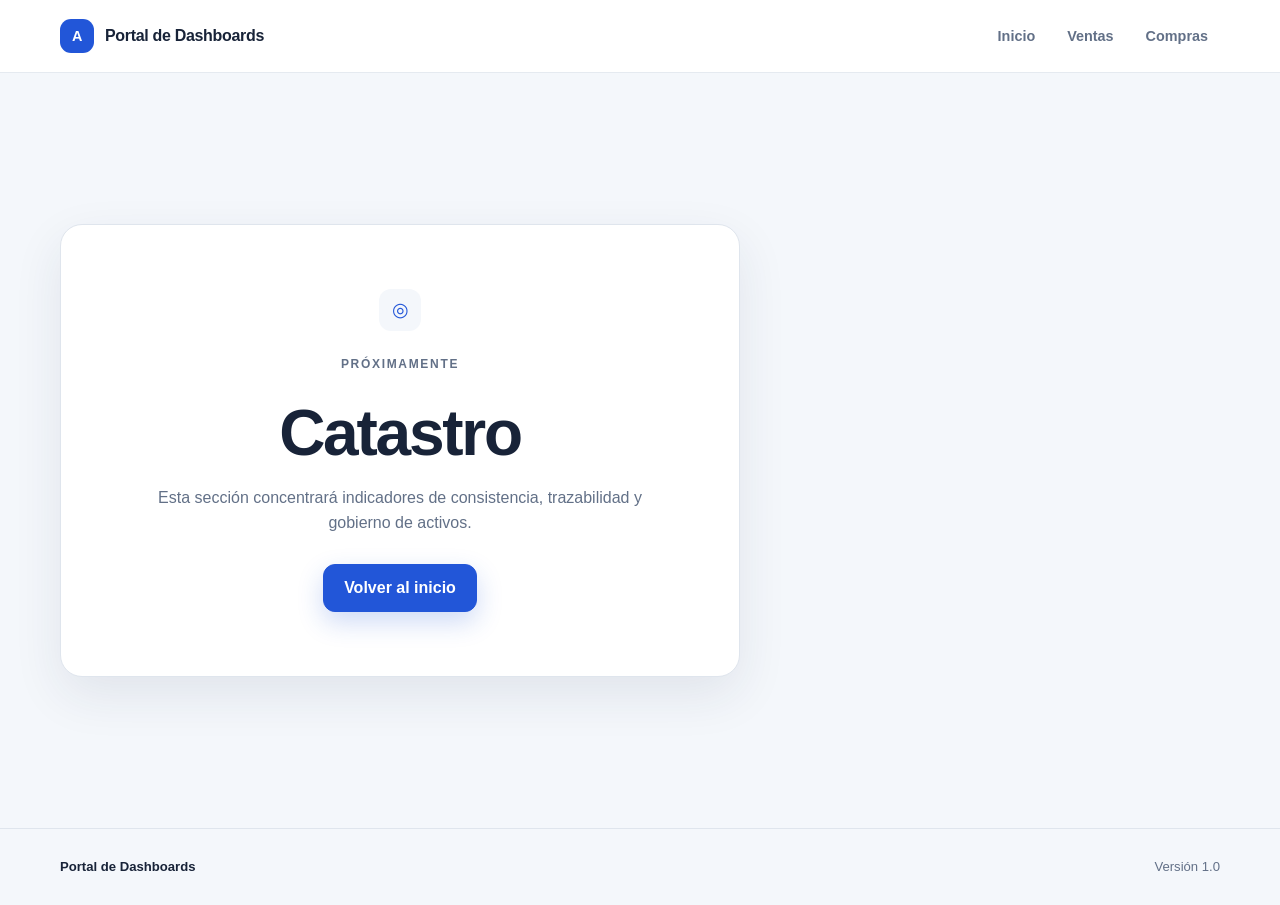
==== catastro/index.html @ 268e54c2 "Create dashboard portal homepage" ====
<!doctype html>
<html lang="es">
<head>
  <meta charset="utf-8">
  <meta name="viewport" content="width=device-width, initial-scale=1">
  <title>Catastro | Portal de Dashboards</title>
  <meta name="description" content="Próxima sección de catastro del Portal de Dashboards.">
  <link rel="icon" href="../assets/icons/favicon.svg" type="image/svg+xml">
  <link rel="stylesheet" href="../assets/css/portal.css">
</head>
<body>
  <header class="site-header"><div class="shell nav"><a class="brand" href="../"><span class="brand-mark">A</span><span>Portal de Dashboards</span></a><nav aria-label="Navegación principal"><a href="../">Inicio</a><a href="../ventas/">Ventas</a><a href="../compras/">Compras</a></nav></div></header>
  <main class="placeholder-main"><div class="shell"><section class="placeholder-card"><span class="icon" aria-hidden="true">◎</span><p class="eyebrow">Próximamente</p><h1>Catastro</h1><p>Esta sección concentrará indicadores de consistencia, trazabilidad y gobierno de activos.</p><a class="button primary" href="../">Volver al inicio</a></section></div></main>
  <footer class="site-footer"><div class="shell footer-row"><strong>Portal de Dashboards</strong><span>Versión 1.0</span></div></footer>
</body>
</html>
---- assets/css/portal.css ----
:root {
  color-scheme: light;
  --ink: #182338;
  --muted: #627087;
  --line: #dfe5ed;
  --surface: #ffffff;
  --surface-soft: #f4f7fb;
  --accent: #2256d8;
  --accent-dark: #163da4;
  --accent-soft: #e9efff;
  --success: #087a52;
  --success-soft: #e5f7ef;
  --shadow: 0 18px 50px rgba(31, 49, 78, 0.09);
  --radius: 22px;
  font-family: Inter, ui-sans-serif, -apple-system, BlinkMacSystemFont, "Segoe UI", sans-serif;
}

* { box-sizing: border-box; }
html { scroll-behavior: smooth; }
body {
  margin: 0;
  background: var(--surface);
  color: var(--ink);
  line-height: 1.55;
  -webkit-font-smoothing: antialiased;
}
a { color: inherit; }
.shell { width: min(1160px, calc(100% - 40px)); margin-inline: auto; }
.skip-link {
  position: fixed;
  left: 16px;
  top: -60px;
  z-index: 20;
  background: var(--ink);
  color: #fff;
  padding: 10px 16px;
  border-radius: 8px;
}
.skip-link:focus { top: 12px; }

.site-header {
  position: sticky;
  top: 0;
  z-index: 10;
  background: rgba(255, 255, 255, 0.92);
  border-bottom: 1px solid rgba(223, 229, 237, 0.8);
  backdrop-filter: blur(14px);
}
.nav { min-height: 72px; display: flex; align-items: center; justify-content: space-between; gap: 28px; }
.brand { display: inline-flex; align-items: center; gap: 11px; font-weight: 750; text-decoration: none; letter-spacing: -0.02em; }
.brand-mark {
  display: grid;
  place-items: center;
  width: 34px;
  height: 34px;
  color: #fff;
  background: var(--accent);
  border-radius: 11px;
  font-size: 0.9rem;
}
.nav nav { display: flex; gap: 8px; }
.nav nav a {
  padding: 8px 12px;
  color: var(--muted);
  border-radius: 9px;
  font-size: 0.9rem;
  font-weight: 650;
  text-decoration: none;
}
.nav nav a:hover, .nav nav a[aria-current="page"] { color: var(--accent-dark); background: var(--accent-soft); }

.hero {
  position: relative;
  overflow: hidden;
  padding: 90px 0 84px;
  background:
    radial-gradient(circle at 78% 25%, rgba(73, 118, 243, 0.15), transparent 28%),
    linear-gradient(180deg, #f8faff 0%, #fff 100%);
}
.hero::after {
  content: "";
  position: absolute;
  width: 260px;
  height: 260px;
  right: -110px;
  bottom: -160px;
  border: 44px solid rgba(34, 86, 216, 0.06);
  border-radius: 50%;
}
.hero-grid { display: grid; grid-template-columns: 1.35fr 0.65fr; gap: 72px; align-items: center; }
.eyebrow {
  margin: 0 0 14px;
  color: var(--accent);
  font-size: 0.75rem;
  font-weight: 800;
  letter-spacing: 0.14em;
  text-transform: uppercase;
}
h1, h2, h3 { margin-top: 0; letter-spacing: -0.035em; }
h1 { max-width: 760px; margin-bottom: 22px; font-size: clamp(2.5rem, 6vw, 5rem); line-height: 0.98; }
.hero-copy { max-width: 650px; margin: 0; color: var(--muted); font-size: clamp(1.05rem, 2vw, 1.25rem); }
.hero-actions { display: flex; flex-wrap: wrap; gap: 12px; margin-top: 34px; }
.button {
  display: inline-flex;
  align-items: center;
  justify-content: center;
  min-height: 48px;
  padding: 0 20px;
  border: 1px solid var(--line);
  border-radius: 12px;
  font-weight: 750;
  text-decoration: none;
}
.button.primary { color: #fff; background: var(--accent); border-color: var(--accent); box-shadow: 0 10px 26px rgba(34, 86, 216, 0.22); }
.button.primary:hover { background: var(--accent-dark); }
.button.secondary:hover { border-color: var(--accent); color: var(--accent); }
.hero-panel {
  position: relative;
  display: grid;
  gap: 8px;
  padding: 28px;
  background: rgba(255,255,255,0.9);
  border: 1px solid var(--line);
  border-radius: var(--radius);
  box-shadow: var(--shadow);
}
.hero-panel::before {
  content: "";
  position: absolute;
  inset: 10px;
  z-index: -1;
  border-radius: 18px;
  background: var(--accent-soft);
  transform: rotate(4deg);
}
.hero-panel .status { display: flex; align-items: center; gap: 8px; color: var(--success); font-size: 0.78rem; font-weight: 750; }
.status i { width: 8px; height: 8px; border-radius: 50%; background: #13a76f; box-shadow: 0 0 0 5px var(--success-soft); }
.hero-panel > strong { margin-top: 13px; font-size: 3.3rem; line-height: 1; }
.hero-panel > span:not(.status) { color: var(--muted); }
.mini-row { display: flex; justify-content: space-between; margin-top: 10px; padding-top: 14px; border-top: 1px solid var(--line); font-size: 0.86rem; }
.mini-row b { color: var(--success); }

.catalog { padding: 80px 0 96px; }
.section-heading { display: flex; align-items: end; justify-content: space-between; gap: 40px; margin-bottom: 32px; }
.section-heading h2 { margin-bottom: 0; font-size: clamp(1.8rem, 4vw, 2.8rem); }
.section-heading > p { max-width: 390px; margin: 0; color: var(--muted); }
.card-grid { display: grid; grid-template-columns: repeat(6, 1fr); gap: 18px; }
.card {
  grid-column: span 2;
  display: flex;
  flex-direction: column;
  min-height: 300px;
  padding: 26px;
  background: var(--surface);
  border: 1px solid var(--line);
  border-radius: var(--radius);
  transition: transform 180ms ease, box-shadow 180ms ease, border-color 180ms ease;
}
.card:nth-child(-n+2) { grid-column: span 3; }
.card:hover { transform: translateY(-3px); border-color: #b9c9ed; box-shadow: var(--shadow); }
.card.featured { color: #fff; background: linear-gradient(145deg, #183d9f, #2862ed); border-color: transparent; }
.card-top { display: flex; justify-content: space-between; align-items: center; margin-bottom: 36px; }
.icon {
  display: grid;
  place-items: center;
  width: 42px;
  height: 42px;
  background: var(--surface-soft);
  border-radius: 12px;
  color: var(--accent);
  font-size: 1.2rem;
}
.featured .icon { color: #fff; background: rgba(255,255,255,0.16); }
.badge { padding: 5px 9px; color: var(--muted); background: var(--surface-soft); border-radius: 999px; font-size: 0.7rem; font-weight: 750; }
.badge.live { color: var(--success); background: var(--success-soft); }
.featured .badge.live { color: #fff; background: rgba(255,255,255,0.15); }
.card-kicker { margin: 0 0 8px; color: var(--accent); font-size: 0.72rem; font-weight: 800; letter-spacing: 0.08em; text-transform: uppercase; }
.featured .card-kicker { color: #cbd9ff; }
.card h3 { margin-bottom: 10px; font-size: 1.45rem; }
.card > p:not(.card-kicker) { margin: 0 0 28px; color: var(--muted); font-size: 0.92rem; }
.featured > p:not(.card-kicker) { color: #dce5ff; }
.card-link { display: inline-flex; justify-content: space-between; align-items: center; gap: 12px; margin-top: auto; color: var(--accent); font-weight: 780; text-decoration: none; }
.featured .card-link { color: #fff; }
.card-link:hover { text-decoration: underline; text-underline-offset: 4px; }
.muted-card { background: #fbfcfe; }

.site-footer { padding: 28px 0; color: var(--muted); background: var(--surface-soft); border-top: 1px solid var(--line); font-size: 0.82rem; }
.footer-row, .footer-meta { display: flex; align-items: center; justify-content: space-between; gap: 20px; }
.footer-row > div:first-child { display: grid; }
.footer-row strong { color: var(--ink); }
.footer-meta span + span::before { content: "·"; margin-right: 20px; color: #a9b3c2; }

.placeholder-main { min-height: calc(100vh - 145px); display: grid; place-items: center; padding: 72px 0; background: var(--surface-soft); }
.placeholder-card { width: min(680px, 100%); padding: clamp(32px, 7vw, 64px); text-align: center; background: #fff; border: 1px solid var(--line); border-radius: var(--radius); box-shadow: var(--shadow); }
.placeholder-card .icon { margin: 0 auto 24px; }
.placeholder-card h1 { margin-inline: auto; font-size: clamp(2.2rem, 7vw, 4rem); }
.placeholder-card p { max-width: 500px; margin: 0 auto 28px; color: var(--muted); }

@media (max-width: 820px) {
  .hero { padding: 64px 0; }
  .hero-grid { grid-template-columns: 1fr; gap: 42px; }
  .section-heading { align-items: start; flex-direction: column; gap: 12px; }
  .card, .card:nth-child(-n+2) { grid-column: span 3; }
}
@media (max-width: 580px) {
  .shell { width: min(100% - 28px, 1160px); }
  .nav { min-height: 64px; }
  .brand span:last-child { display: none; }
  .nav nav { gap: 2px; }
  .nav nav a { padding: 8px; font-size: 0.82rem; }
  .hero { padding-top: 54px; }
  .hero-actions { display: grid; }
  .card, .card:nth-child(-n+2) { grid-column: 1 / -1; min-height: 280px; }
  .catalog { padding: 64px 0; }
  .footer-row, .footer-meta { align-items: flex-start; flex-direction: column; gap: 8px; }
  .footer-meta span + span::before { display: none; }
}
@media (prefers-reduced-motion: reduce) {
  html { scroll-behavior: auto; }
  *, *::before, *::after { transition: none !important; }
}
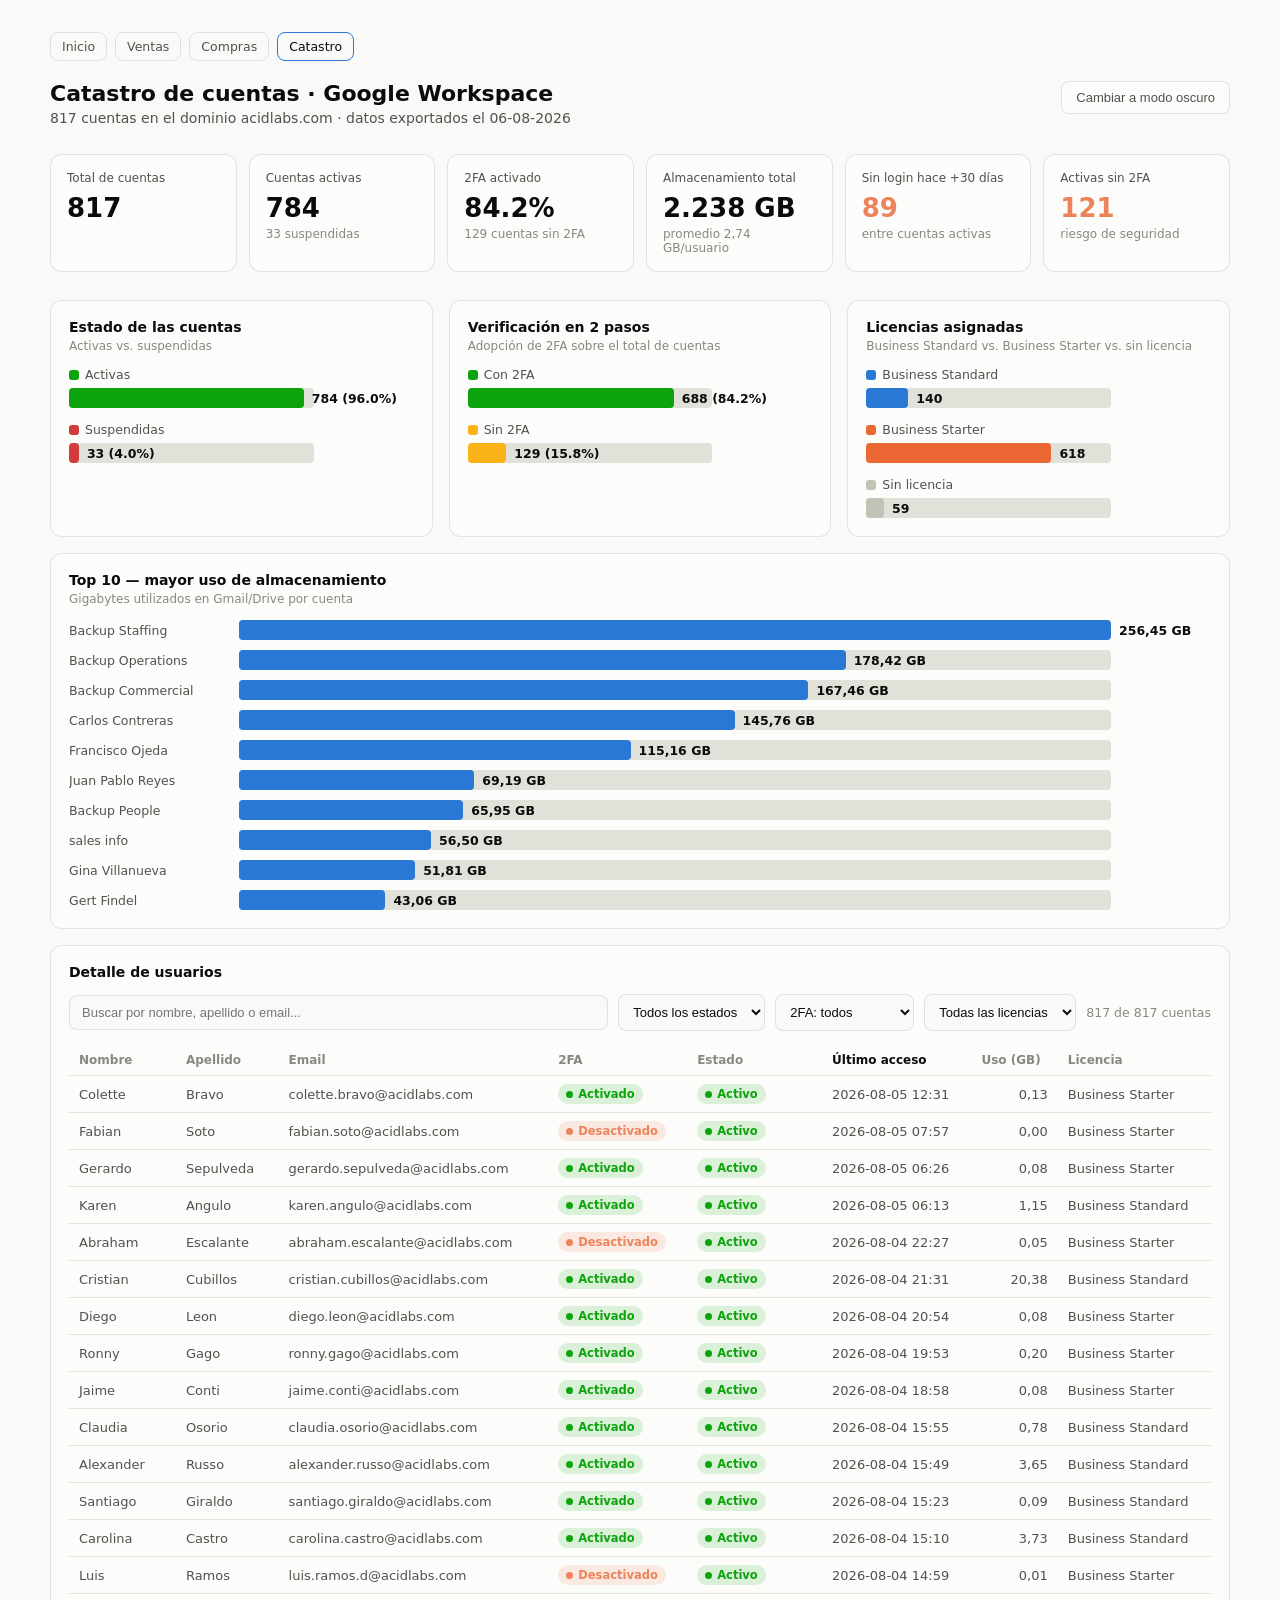
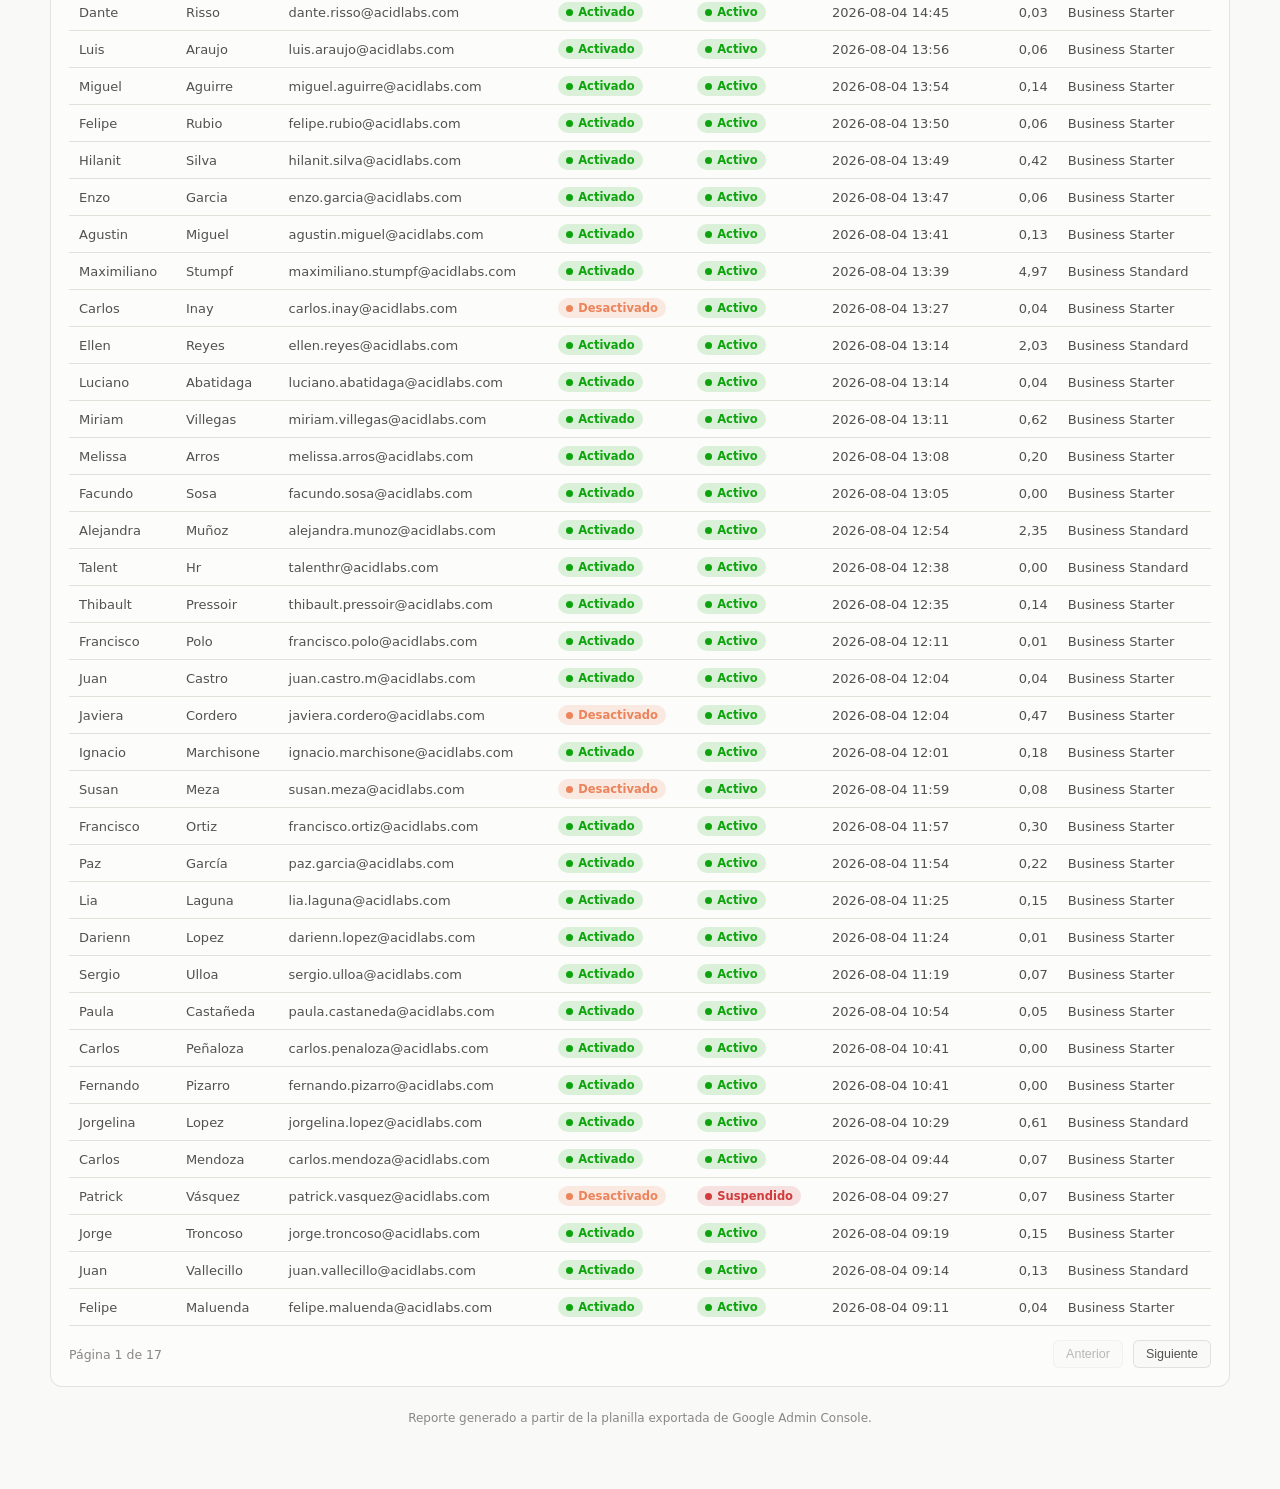
==== commit e435fb12: "Add files via upload" ====
--- a/catastro/index.html
+++ b/catastro/index.html
@@ -1,16 +1,513 @@
-<!doctype html>
+<!DOCTYPE html>
 <html lang="es">
 <head>
-  <meta charset="utf-8">
-  <meta name="viewport" content="width=device-width, initial-scale=1">
-  <title>Catastro | Portal de Dashboards</title>
-  <meta name="description" content="Próxima sección de catastro del Portal de Dashboards.">
-  <link rel="icon" href="../assets/icons/favicon.svg" type="image/svg+xml">
-  <link rel="stylesheet" href="../assets/css/portal.css">
+<meta charset="UTF-8">
+<meta name="viewport" content="width=device-width, initial-scale=1.0">
+<title>Catastro de cuentas · Google Workspace — Acid Labs</title>
+<meta name="description" content="Catastro de cuentas de Google Workspace de Acid Labs: estado, 2FA, licencias y uso de almacenamiento.">
+<link rel="icon" href="../assets/icons/favicon.svg" type="image/svg+xml">
+<style>
+  .portal-nav { display: flex; flex-wrap: wrap; gap: 8px; margin-bottom: 20px; }
+  .portal-nav a { color: var(--text-secondary); border: 1px solid var(--border); border-radius: 8px; padding: 6px 11px; font-size: 12.5px; text-decoration: none; }
+  .portal-nav a:hover, .portal-nav a[aria-current="page"] { color: var(--text-primary); border-color: var(--series-1); }
+  :root {
+    color-scheme: light;
+    --surface-1:      #fcfcfb;
+    --page-plane:     #f9f9f7;
+    --text-primary:   #0b0b0b;
+    --text-secondary: #52514e;
+    --text-muted:     #898781;
+    --gridline:       #e1e0d9;
+    --baseline:       #c3c2b7;
+    --border:         rgba(11,11,11,0.10);
+    --series-1: #2a78d6; /* blue - standard */
+    --series-2: #eb6834; /* orange - starter */
+    --series-7: #4a3aa7; /* violet */
+    --good:     #0ca30c;
+    --warning:  #fab219;
+    --serious:  #ec835a;
+    --critical: #d03b3b;
+    --muted-fill: #c3c2b7;
+  }
+  @media (prefers-color-scheme: dark) {
+    :root:where(:not([data-theme="light"])) {
+      color-scheme: dark;
+      --surface-1:      #1a1a19;
+      --page-plane:     #0d0d0d;
+      --text-primary:   #ffffff;
+      --text-secondary: #c3c2b7;
+      --text-muted:     #898781;
+      --gridline:       #2c2c2a;
+      --baseline:       #383835;
+      --border:         rgba(255,255,255,0.10);
+      --series-1: #3987e5;
+      --series-2: #d95926;
+      --series-7: #9085e9;
+      --good:     #0ca30c;
+      --warning:  #fab219;
+      --serious:  #ec835a;
+      --critical: #e66767;
+      --muted-fill: #52514e;
+    }
+  }
+  :root[data-theme="dark"] {
+    color-scheme: dark;
+    --surface-1:      #1a1a19;
+    --page-plane:     #0d0d0d;
+    --text-primary:   #ffffff;
+    --text-secondary: #c3c2b7;
+    --text-muted:     #898781;
+    --gridline:       #2c2c2a;
+    --baseline:       #383835;
+    --border:         rgba(255,255,255,0.10);
+    --series-1: #3987e5;
+    --series-2: #d95926;
+    --series-7: #9085e9;
+    --good:     #0ca30c;
+    --warning:  #fab219;
+    --serious:  #ec835a;
+    --critical: #e66767;
+    --muted-fill: #52514e;
+  }
+
+  * { box-sizing: border-box; }
+  html, body {
+    margin: 0; padding: 0;
+    background: var(--page-plane);
+    color: var(--text-primary);
+    font-family: system-ui, -apple-system, "Segoe UI", sans-serif;
+  }
+  body { padding: 32px 24px 64px; }
+  .wrap { max-width: 1180px; margin: 0 auto; }
+
+  header.top {
+    display: flex; justify-content: space-between; align-items: flex-start;
+    margin-bottom: 28px; gap: 16px; flex-wrap: wrap;
+  }
+  h1 { font-size: 22px; margin: 0 0 4px; font-weight: 600; }
+  .subtitle { color: var(--text-secondary); font-size: 14px; margin: 0; }
+
+  .theme-toggle {
+    border: 1px solid var(--border); background: var(--surface-1);
+    color: var(--text-secondary); border-radius: 8px; padding: 8px 14px;
+    font-size: 13px; cursor: pointer; white-space: nowrap;
+  }
+  .theme-toggle:hover { color: var(--text-primary); }
+
+  .tiles {
+    display: grid; grid-template-columns: repeat(6, 1fr); gap: 12px;
+    margin-bottom: 28px;
+  }
+  .tile {
+    background: var(--surface-1); border: 1px solid var(--border);
+    border-radius: 12px; padding: 16px;
+  }
+  .tile .label { font-size: 12px; color: var(--text-secondary); margin-bottom: 8px; }
+  .tile .value { font-size: 26px; font-weight: 600; color: var(--text-primary); }
+  .tile .sub { font-size: 12px; color: var(--text-muted); margin-top: 4px; }
+  .tile.flag .value { color: var(--serious); }
+
+  .charts {
+    display: grid; grid-template-columns: repeat(3, 1fr); gap: 16px; margin-bottom: 16px;
+  }
+  .card {
+    background: var(--surface-1); border: 1px solid var(--border);
+    border-radius: 12px; padding: 18px;
+  }
+  .card h3 { font-size: 14px; margin: 0 0 4px; font-weight: 600; }
+  .card .card-sub { font-size: 12px; color: var(--text-muted); margin: 0 0 14px; }
+
+  .bar-row { margin-bottom: 14px; }
+  .bar-row:last-child { margin-bottom: 0; }
+  .bar-legend {
+    display: flex; align-items: center; gap: 6px; font-size: 12.5px;
+    color: var(--text-secondary); margin-bottom: 6px;
+  }
+  .swatch { width: 10px; height: 10px; border-radius: 3px; flex: none; }
+  .bar-track {
+    background: var(--gridline); border-radius: 4px; height: 20px; position: relative;
+    overflow: visible; margin-right: 100px;
+  }
+  .bar-fill {
+    height: 20px; border-radius: 4px; position: relative;
+    display: flex; align-items: center;
+    min-width: 4px;
+  }
+  .bar-value {
+    position: absolute; left: calc(100% + 8px); top: 50%; transform: translateY(-50%);
+    font-size: 12.5px; color: var(--text-primary); font-weight: 600; white-space: nowrap;
+    font-variant-numeric: tabular-nums;
+  }
+
+  .card.wide { grid-column: 1 / -1; }
+  .top-storage-row { display: grid; grid-template-columns: 160px 1fr; gap: 10px; align-items: center; margin-bottom: 10px; }
+  .top-storage-row:last-child { margin-bottom: 0; }
+  .top-storage-name { font-size: 12.5px; color: var(--text-secondary); overflow: hidden; text-overflow: ellipsis; white-space: nowrap; }
+
+  .table-section {
+    background: var(--surface-1); border: 1px solid var(--border);
+    border-radius: 12px; padding: 18px; margin-top: 16px;
+  }
+  .table-section h3 { font-size: 14px; margin: 0 0 14px; font-weight: 600; }
+
+  .filters {
+    display: flex; gap: 10px; margin-bottom: 14px; flex-wrap: wrap; align-items: center;
+  }
+  .filters input[type="text"] {
+    flex: 1 1 220px; padding: 9px 12px; border-radius: 8px; border: 1px solid var(--border);
+    background: var(--page-plane); color: var(--text-primary); font-size: 13px;
+  }
+  .filters select {
+    padding: 9px 10px; border-radius: 8px; border: 1px solid var(--border);
+    background: var(--page-plane); color: var(--text-primary); font-size: 13px;
+  }
+  .filters .count { font-size: 12.5px; color: var(--text-muted); margin-left: auto; }
+
+  table { width: 100%; border-collapse: collapse; font-size: 13px; }
+  thead th {
+    text-align: left; padding: 8px 10px; border-bottom: 1px solid var(--gridline);
+    color: var(--text-muted); font-weight: 600; font-size: 12px; cursor: pointer;
+    user-select: none; white-space: nowrap;
+  }
+  thead th:hover { color: var(--text-primary); }
+  thead th.active-sort { color: var(--text-primary); }
+  tbody td {
+    padding: 8px 10px; border-bottom: 1px solid var(--gridline); color: var(--text-secondary);
+    white-space: nowrap;
+  }
+  tbody tr:hover td { color: var(--text-primary); }
+  td.num { text-align: right; font-variant-numeric: tabular-nums; }
+  .pill {
+    display: inline-flex; align-items: center; gap: 5px; padding: 3px 8px;
+    border-radius: 999px; font-size: 11.5px; font-weight: 600;
+  }
+  .pill .dot { width: 7px; height: 7px; border-radius: 50%; }
+  .pill.on { color: var(--good); background: color-mix(in srgb, var(--good) 14%, transparent); }
+  .pill.off { color: var(--serious); background: color-mix(in srgb, var(--serious) 16%, transparent); }
+  .pill.active { color: var(--good); background: color-mix(in srgb, var(--good) 14%, transparent); }
+  .pill.suspended { color: var(--critical); background: color-mix(in srgb, var(--critical) 14%, transparent); }
+
+  .pagination {
+    display: flex; justify-content: space-between; align-items: center;
+    margin-top: 14px; font-size: 12.5px; color: var(--text-muted);
+  }
+  .pagination button {
+    border: 1px solid var(--border); background: var(--page-plane); color: var(--text-secondary);
+    border-radius: 6px; padding: 6px 12px; font-size: 12.5px; cursor: pointer; margin-left: 6px;
+  }
+  .pagination button:disabled { opacity: 0.4; cursor: default; }
+
+  footer.note {
+    margin-top: 24px; font-size: 12px; color: var(--text-muted); text-align: center;
+  }
+
+  @media (max-width: 900px) {
+    .tiles { grid-template-columns: repeat(2, 1fr); }
+    .charts { grid-template-columns: 1fr; }
+  }
+</style>
 </head>
 <body>
-  <header class="site-header"><div class="shell nav"><a class="brand" href="../"><span class="brand-mark">A</span><span>Portal de Dashboards</span></a><nav aria-label="Navegación principal"><a href="../">Inicio</a><a href="../ventas/">Ventas</a><a href="../compras/">Compras</a></nav></div></header>
-  <main class="placeholder-main"><div class="shell"><section class="placeholder-card"><span class="icon" aria-hidden="true">◎</span><p class="eyebrow">Próximamente</p><h1>Catastro</h1><p>Esta sección concentrará indicadores de consistencia, trazabilidad y gobierno de activos.</p><a class="button primary" href="../">Volver al inicio</a></section></div></main>
-  <footer class="site-footer"><div class="shell footer-row"><strong>Portal de Dashboards</strong><span>Versión 1.0</span></div></footer>
+<div class="wrap">
+
+  <nav class="portal-nav" aria-label="Navegación del portal">
+    <a href="../">Inicio</a>
+    <a href="../ventas/">Ventas</a>
+    <a href="../compras/">Compras</a>
+    <a href="./" aria-current="page">Catastro</a>
+  </nav>
+
+  <header class="top">
+    <div>
+      <h1>Catastro de cuentas · Google Workspace</h1>
+      <p class="subtitle" id="subtitle">Generado a partir de la planilla de usuarios</p>
+    </div>
+    <button class="theme-toggle" id="themeToggle">Cambiar a modo oscuro</button>
+  </header>
+
+  <div class="tiles" id="tiles"></div>
+
+  <div class="charts">
+    <div class="card">
+      <h3>Estado de las cuentas</h3>
+      <p class="card-sub">Activas vs. suspendidas</p>
+      <div id="chartStatus"></div>
+    </div>
+    <div class="card">
+      <h3>Verificación en 2 pasos</h3>
+      <p class="card-sub">Adopción de 2FA sobre el total de cuentas</p>
+      <div id="chartTfa"></div>
+    </div>
+    <div class="card">
+      <h3>Licencias asignadas</h3>
+      <p class="card-sub">Business Standard vs. Business Starter vs. sin licencia</p>
+      <div id="chartLicense"></div>
+    </div>
+    <div class="card wide">
+      <h3>Top 10 — mayor uso de almacenamiento</h3>
+      <p class="card-sub">Gigabytes utilizados en Gmail/Drive por cuenta</p>
+      <div id="chartTop"></div>
+    </div>
+  </div>
+
+  <div class="table-section">
+    <h3>Detalle de usuarios</h3>
+    <div class="filters">
+      <input type="text" id="searchInput" placeholder="Buscar por nombre, apellido o email...">
+      <select id="statusFilter">
+        <option value="">Todos los estados</option>
+        <option value="Active">Activo</option>
+        <option value="Suspended">Suspendido</option>
+      </select>
+      <select id="tfaFilter">
+        <option value="">2FA: todos</option>
+        <option value="on">2FA activado</option>
+        <option value="off">2FA desactivado</option>
+      </select>
+      <select id="licenseFilter">
+        <option value="">Todas las licencias</option>
+        <option value="1010020026">Business Standard</option>
+        <option value="1010020029">Business Starter</option>
+        <option value="none">Sin licencia</option>
+      </select>
+      <span class="count" id="resultCount"></span>
+    </div>
+    <div style="overflow-x:auto;">
+      <table>
+        <thead>
+          <tr>
+            <th data-key="first">Nombre</th>
+            <th data-key="last">Apellido</th>
+            <th data-key="email">Email</th>
+            <th data-key="tfa">2FA</th>
+            <th data-key="status">Estado</th>
+            <th data-key="last_sign_raw">Último acceso</th>
+            <th data-key="usage_gb">Uso (GB)</th>
+            <th data-key="license">Licencia</th>
+          </tr>
+        </thead>
+        <tbody id="tbody"></tbody>
+      </table>
+    </div>
+    <div class="pagination">
+      <span id="pageInfo"></span>
+      <div>
+        <button id="prevPage">Anterior</button>
+        <button id="nextPage">Siguiente</button>
+      </div>
+    </div>
+  </div>
+
+  <footer class="note">Reporte generado a partir de la planilla exportada de Google Admin Console.</footer>
+</div>
+
+<script>
+const USERS = [{"first": "Aaron", "last": "Pardo", "email": "aaron.pardo@acidlabs.com", "tfa": true, "status": "Active", "last_sign": "2026-06-10 19:01", "last_sign_raw": "2026-06-10T19:01:35", "usage_gb": 0.41, "license": 1010020029.0}, {"first": "Abraham", "last": "Escalante", "email": "abraham.escalante@acidlabs.com", "tfa": false, "status": "Active", "last_sign": "2026-08-04 22:27", "last_sign_raw": "2026-08-04T22:27:19", "usage_gb": 0.05, "license": 1010020029.0}, {"first": "Abraham", "last": "Lamas", "email": "abraham.lamas@acidlabs.com", "tfa": false, "status": "Active", "last_sign": "2026-08-03 05:01", "last_sign_raw": "2026-08-03T05:01:34", "usage_gb": 0.03, "license": 1010020029.0}, {"first": "Acid Labs", "last": "Notifications", "email": "mails@acidlabs.com", "tfa": true, "status": "Active", "last_sign": "2026-04-07 06:17", "last_sign_raw": "2026-04-07T06:17:45", "usage_gb": 0.03, "license": 1010020029.0}, {"first": "Acid Labs", "last": "Dumpster", "email": "dumpster@acid.cl", "tfa": false, "status": "Active", "last_sign": "2026-07-21 13:14", "last_sign_raw": "2026-07-21T13:14:23", "usage_gb": 32.15, "license": 1010020026.0}, {"first": "Acid Labs", "last": "Support", "email": "support@acid.cl", "tfa": true, "status": "Active", "last_sign": "2025-06-06 07:15", "last_sign_raw": "2025-06-06T07:15:47", "usage_gb": 15.21, "license": 1010020029.0}, {"first": "Ada", "last": "Malqui", "email": "ada.malqui@acidlabs.com", "tfa": false, "status": "Active", "last_sign": "2026-07-22 09:53", "last_sign_raw": "2026-07-22T09:53:57", "usage_gb": 1.94, "license": 1010020029.0}, {"first": "Adrian", "last": "Miranda", "email": "adrian.miranda@acidlabs.com", "tfa": true, "status": "Active", "last_sign": "2026-08-04 08:31", "last_sign_raw": "2026-08-04T08:31:00", "usage_gb": 0.42, "license": 1010020029.0}, {"first": "adrian", "last": "Zelada", "email": "adrian.zelada@acidlabs.com", "tfa": true, "status": "Active", "last_sign": "2026-07-21 20:13", "last_sign_raw": "2026-07-21T20:13:13", "usage_gb": 1.2, "license": 1010020029.0}, {"first": "Adrian", "last": "Bravo", "email": "adrian.bravo@acidlabs.com", "tfa": true, "status": "Active", "last_sign": "2026-07-30 20:53", "last_sign_raw": "2026-07-30T20:53:20", "usage_gb": 2.23, "license": 1010020029.0}, {"first": "Adriana", "last": "Santana", "email": "adriana.santana@acidlabs.com", "tfa": true, "status": "Active", "last_sign": "2026-06-22 13:39", "last_sign_raw": "2026-06-22T13:39:10", "usage_gb": 0.23, "license": 1010020029.0}, {"first": "Adrián", "last": "Marchan", "email": "adrian.marchan@acidlabs.com", "tfa": true, "status": "Active", "last_sign": "2026-07-28 14:06", "last_sign_raw": "2026-07-28T14:06:26", "usage_gb": 0.67, "license": 1010020029.0}, {"first": "Agustin", "last": "Miguel", "email": "agustin.miguel@acidlabs.com", "tfa": true, "status": "Active", "last_sign": "2026-08-04 13:41", "last_sign_raw": "2026-08-04T13:41:42", "usage_gb": 0.13, "license": 1010020029.0}, {"first": "Agustin", "last": "Utrera", "email": "agustin.utrera@acidlabs.com", "tfa": true, "status": "Active", "last_sign": "2026-08-02 18:31", "last_sign_raw": "2026-08-02T18:31:33", "usage_gb": 0.14, "license": 1010020029.0}, {"first": "Agustin", "last": "Escudero", "email": "agustin.escudero@acidlabs.com", "tfa": true, "status": "Active", "last_sign": "2026-07-31 07:05", "last_sign_raw": "2026-07-31T07:05:34", "usage_gb": 0.01, "license": 1010020029.0}, {"first": "Agustín", "last": "Peralta", "email": "agustin.peralta@acidlabs.com", "tfa": true, "status": "Active", "last_sign": "2026-07-27 13:25", "last_sign_raw": "2026-07-27T13:25:46", "usage_gb": 0.13, "license": 1010020029.0}, {"first": "Alan", "last": "Corcos", "email": "alan.corcos@acidlabs.com", "tfa": true, "status": "Active", "last_sign": "2026-07-23 08:16", "last_sign_raw": "2026-07-23T08:16:53", "usage_gb": 0.22, "license": 1010020029.0}, {"first": "Alan", "last": "Jones", "email": "alan.jones@acidlabs.com", "tfa": true, "status": "Active", "last_sign": "2026-08-01 19:18", "last_sign_raw": "2026-08-01T19:18:06", "usage_gb": 0.01, "license": 1010020029.0}, {"first": "Alberto", "last": "Noa", "email": "alberto.noa@acidlabs.com", "tfa": true, "status": "Active", "last_sign": "2026-07-30 10:33", "last_sign_raw": "2026-07-30T10:33:59", "usage_gb": 0.03, "license": 1010020029.0}, {"first": "Aldenys", "last": "Fernández", "email": "aldenys.fernandez@acidlabs.com", "tfa": false, "status": "Active", "last_sign": "2026-07-17 07:20", "last_sign_raw": "2026-07-17T07:20:53", "usage_gb": 0.06, "license": 1010020029.0}, {"first": "Aldo", "last": "Gallardo", "email": "aldo.gallardo@acidlabs.com", "tfa": true, "status": "Active", "last_sign": "2026-07-10 14:02", "last_sign_raw": "2026-07-10T14:02:51", "usage_gb": 0.41, "license": 1010020029.0}, {"first": "Alejandra", "last": "Muñoz", "email": "alejandra.munoz@acidlabs.com", "tfa": true, "status": "Active", "last_sign": "2026-08-04 12:54", "last_sign_raw": "2026-08-04T12:54:50", "usage_gb": 2.35, "license": 1010020026.0}, {"first": "Alejandra", "last": "Barrera", "email": "alejandra.barrera@acidlabs.com", "tfa": true, "status": "Active", "last_sign": "2026-08-03 14:32", "last_sign_raw": "2026-08-03T14:32:28", "usage_gb": 2.95, "license": 1010020026.0}, {"first": "Alejandra", "last": "Pinto", "email": "alejandra.pinto@acidlabs.com", "tfa": true, "status": "Suspended", "last_sign": "2025-06-16 18:39", "last_sign_raw": "2025-06-16T18:39:10", "usage_gb": 16.31, "license": null}, {"first": "Alejandro", "last": "Rodriguez", "email": "alejandro.rodriguez@acidlabs.com", "tfa": true, "status": "Active", "last_sign": "2026-07-25 08:24", "last_sign_raw": "2026-07-25T08:24:21", "usage_gb": 0.03, "license": 1010020029.0}, {"first": "Alejandro", "last": "Hernandez", "email": "alejandro.hernandez.a@acidlabs.com", "tfa": true, "status": "Active", "last_sign": "2026-07-29 15:06", "last_sign_raw": "2026-07-29T15:06:41", "usage_gb": 0.01, "license": 1010020029.0}, {"first": "Alejandro", "last": "Sanchez", "email": "alejandro.sanchez@acidlabs.com", "tfa": true, "status": "Active", "last_sign": "2026-08-04 06:30", "last_sign_raw": "2026-08-04T06:30:50", "usage_gb": 0.91, "license": 1010020026.0}, {"first": "Alejandro", "last": "Diaz", "email": "alejandro.diaz@acidlabs.com", "tfa": true, "status": "Active", "last_sign": "2026-07-29 07:09", "last_sign_raw": "2026-07-29T07:09:44", "usage_gb": 0.08, "license": 1010020029.0}, {"first": "Alejandro", "last": "Villagran", "email": "alejandro.villagran@acidlabs.com", "tfa": false, "status": "Active", "last_sign": "2026-08-04 07:55", "last_sign_raw": "2026-08-04T07:55:56", "usage_gb": 0.01, "license": 1010020029.0}, {"first": "Alejandro", "last": "Santa Lucia", "email": "alejandro.santalucia@acidlabs.com", "tfa": true, "status": "Active", "last_sign": "2026-07-31 09:20", "last_sign_raw": "2026-07-31T09:20:18", "usage_gb": 0.57, "license": 1010020026.0}, {"first": "Alejandro", "last": "Zalazar", "email": "alejandro.zalazar@acidlabs.com", "tfa": true, "status": "Active", "last_sign": "2026-07-27 13:20", "last_sign_raw": "2026-07-27T13:20:06", "usage_gb": 0.23, "license": 1010020029.0}, {"first": "Alejandro", "last": "Contreras", "email": "alejandro.contreras@acidlabs.com", "tfa": false, "status": "Active", "last_sign": "2026-08-02 07:18", "last_sign_raw": "2026-08-02T07:18:18", "usage_gb": 3.08, "license": 1010020029.0}, {"first": "Alessandra", "last": "Bartolo", "email": "alessandra.bartolo@acidlabs.com", "tfa": true, "status": "Active", "last_sign": "2026-01-09 13:39", "last_sign_raw": "2026-01-09T13:39:09", "usage_gb": 0.29, "license": 1010020029.0}, {"first": "Alex", "last": "Rodriguez", "email": "alex.rodriguez@acidlabs.com", "tfa": true, "status": "Active", "last_sign": "2026-07-31 06:56", "last_sign_raw": "2026-07-31T06:56:22", "usage_gb": 2.2, "license": 1010020029.0}, {"first": "Alexander", "last": "Mazabel", "email": "alexander.mazabel@acidlabs.com", "tfa": false, "status": "Active", "last_sign": "2026-07-24 09:21", "last_sign_raw": "2026-07-24T09:21:19", "usage_gb": 0.05, "license": 1010020029.0}, {"first": "Alexander", "last": "Galvis", "email": "alexander.galvis@acidlabs.com", "tfa": true, "status": "Active", "last_sign": "2026-07-01 13:47", "last_sign_raw": "2026-07-01T13:47:13", "usage_gb": 0.06, "license": 1010020029.0}, {"first": "Alexander", "last": "Russo", "email": "alexander.russo@acidlabs.com", "tfa": true, "status": "Active", "last_sign": "2026-08-04 15:49", "last_sign_raw": "2026-08-04T15:49:55", "usage_gb": 3.65, "license": 1010020026.0}, {"first": "Alexander", "last": "Burgos", "email": "alexander.burgos@acidlabs.com", "tfa": true, "status": "Active", "last_sign": "2026-07-31 11:49", "last_sign_raw": "2026-07-31T11:49:02", "usage_gb": 0.25, "license": 1010020029.0}, {"first": "Alexei", "last": "Alayo", "email": "alexei.alayo@acidlabs.com", "tfa": true, "status": "Active", "last_sign": "2026-07-27 07:09", "last_sign_raw": "2026-07-27T07:09:12", "usage_gb": 0.01, "license": 1010020029.0}, {"first": "Alexis", "last": "Catalan", "email": "alexis.catalan@acidlabs.com", "tfa": true, "status": "Active", "last_sign": "2026-07-28 14:49", "last_sign_raw": "2026-07-28T14:49:16", "usage_gb": 0.17, "license": 1010020029.0}, {"first": "Alfonso", "last": "Araya", "email": "alfonso.araya@acidlabs.com", "tfa": true, "status": "Active", "last_sign": "2026-07-27 09:41", "last_sign_raw": "2026-07-27T09:41:55", "usage_gb": 1.17, "license": 1010020029.0}, {"first": "Allison", "last": "Guzman", "email": "allison.guzman@acidlabs.com", "tfa": true, "status": "Active", "last_sign": "2026-06-30 08:59", "last_sign_raw": "2026-06-30T08:59:54", "usage_gb": 0.23, "license": 1010020029.0}, {"first": "Alvaro", "last": "Rojas", "email": "alvaro.rojas@acidlabs.com", "tfa": true, "status": "Active", "last_sign": "2026-07-31 14:09", "last_sign_raw": "2026-07-31T14:09:55", "usage_gb": 36.0, "license": 1010020026.0}, {"first": "Amanda", "last": "Castro", "email": "amanda.castro@acidlabs.com", "tfa": true, "status": "Active", "last_sign": "2026-07-20 09:55", "last_sign_raw": "2026-07-20T09:55:56", "usage_gb": 2.03, "license": 1010020029.0}, {"first": "Ana", "last": "Perazzo", "email": "ana.perazzo@acidlabs.com", "tfa": true, "status": "Active", "last_sign": "2026-08-03 07:06", "last_sign_raw": "2026-08-03T07:06:14", "usage_gb": 2.81, "license": 1010020026.0}, {"first": "Ana", "last": "Silva", "email": "asilva@acid.cl", "tfa": false, "status": "Active", "last_sign": "2026-04-15 14:00", "last_sign_raw": "2026-04-15T14:00:54", "usage_gb": 0.0, "license": null}, {"first": "Ana Maria", "last": "Espinosa", "email": "anamaria.espinosa@acidlabs.com", "tfa": false, "status": "Active", "last_sign": "2026-07-23 06:31", "last_sign_raw": "2026-07-23T06:31:18", "usage_gb": 3.64, "license": 1010020026.0}, {"first": "Analia", "last": "Alvarez", "email": "analia.alvarez@acidlabs.com", "tfa": true, "status": "Active", "last_sign": "2026-07-30 10:37", "last_sign_raw": "2026-07-30T10:37:36", "usage_gb": 2.52, "license": 1010020026.0}, {"first": "Analia", "last": "Barbagelata", "email": "analia.barbagelata@acidlabs.com", "tfa": true, "status": "Active", "last_sign": "2026-07-22 06:31", "last_sign_raw": "2026-07-22T06:31:53", "usage_gb": 8.43, "license": 1010020026.0}, {"first": "Anderson", "last": "Duque", "email": "anderson.duque@acidlabs.com", "tfa": true, "status": "Active", "last_sign": "2026-07-30 15:04", "last_sign_raw": "2026-07-30T15:04:26", "usage_gb": 0.15, "license": 1010020029.0}, {"first": "Andrea", "last": "Ortiz", "email": "andrea.ortiz@acidlabs.com", "tfa": true, "status": "Active", "last_sign": "2026-08-04 05:32", "last_sign_raw": "2026-08-04T05:32:47", "usage_gb": 0.1, "license": 1010020029.0}, {"first": "Andres", "last": "Reyes", "email": "andres.reyes@acidlabs.com", "tfa": true, "status": "Active", "last_sign": "2026-07-02 12:00", "last_sign_raw": "2026-07-02T12:00:41", "usage_gb": 0.01, "license": 1010020029.0}, {"first": "Andres", "last": "Florez", "email": "andres.florez@acidlabs.com", "tfa": true, "status": "Active", "last_sign": "2026-07-16 10:15", "last_sign_raw": "2026-07-16T10:15:31", "usage_gb": 0.03, "license": 1010020029.0}, {"first": "Andres", "last": "Rivas", "email": "andres.rivas@acidlabs.com", "tfa": true, "status": "Active", "last_sign": "2026-07-31 14:11", "last_sign_raw": "2026-07-31T14:11:59", "usage_gb": 0.04, "license": 1010020029.0}, {"first": "Andres", "last": "Tume", "email": "andres.tume@acidlabs.com", "tfa": false, "status": "Active", "last_sign": "2026-07-17 13:24", "last_sign_raw": "2026-07-17T13:24:41", "usage_gb": 0.07, "license": 1010020029.0}, {"first": "Andres", "last": "Meneses", "email": "andres.meneses@acidlabs.com", "tfa": true, "status": "Active", "last_sign": "2026-07-21 08:10", "last_sign_raw": "2026-07-21T08:10:59", "usage_gb": 0.0, "license": 1010020029.0}, {"first": "Andrés", "last": "Córdova", "email": "andres.cordova@acidlabs.com", "tfa": true, "status": "Active", "last_sign": "2026-07-27 18:34", "last_sign_raw": "2026-07-27T18:34:36", "usage_gb": 0.16, "license": 1010020029.0}, {"first": "Andrés", "last": "Godoy", "email": "andres.godoy@acidlabs.com", "tfa": true, "status": "Active", "last_sign": "2026-07-21 09:00", "last_sign_raw": "2026-07-21T09:00:19", "usage_gb": 0.32, "license": 1010020029.0}, {"first": "Andrés", "last": "Maldonado", "email": "andres.maldonado@acidlabs.com", "tfa": true, "status": "Active", "last_sign": "2026-07-27 12:23", "last_sign_raw": "2026-07-27T12:23:57", "usage_gb": 0.59, "license": 1010020029.0}, {"first": "Andrés", "last": "Thomas", "email": "andres.thomas@acidlabs.com", "tfa": true, "status": "Active", "last_sign": "2026-07-29 06:05", "last_sign_raw": "2026-07-29T06:05:49", "usage_gb": 0.84, "license": 1010020029.0}, {"first": "Andrés", "last": "Valenzuela", "email": "andres.valenzuela@acidlabs.com", "tfa": true, "status": "Active", "last_sign": "2026-07-23 08:04", "last_sign_raw": "2026-07-23T08:04:26", "usage_gb": 0.38, "license": 1010020029.0}, {"first": "Angel", "last": "Cordero", "email": "angel.cordero@acidlabs.com", "tfa": true, "status": "Active", "last_sign": "2026-07-31 08:17", "last_sign_raw": "2026-07-31T08:17:19", "usage_gb": 0.05, "license": 1010020029.0}, {"first": "Angel", "last": "Delgado", "email": "angel.delgado@acidlabs.com", "tfa": true, "status": "Active", "last_sign": "2026-08-03 13:20", "last_sign_raw": "2026-08-03T13:20:32", "usage_gb": 0.02, "license": 1010020029.0}, {"first": "Angel", "last": "Lavado", "email": "angel.lavado@acidlabs.com", "tfa": true, "status": "Active", "last_sign": "2026-08-01 11:37", "last_sign_raw": "2026-08-01T11:37:16", "usage_gb": 0.43, "license": 1010020029.0}, {"first": "Angel", "last": "Echeto", "email": "angel.echeto@acidlabs.com", "tfa": true, "status": "Active", "last_sign": "2026-07-31 07:54", "last_sign_raw": "2026-07-31T07:54:05", "usage_gb": 3.38, "license": 1010020026.0}, {"first": "Angel", "last": "Camacho", "email": "angel.camacho@acidlabs.com", "tfa": true, "status": "Active", "last_sign": "2026-07-20 06:54", "last_sign_raw": "2026-07-20T06:54:40", "usage_gb": 0.06, "license": 1010020029.0}, {"first": "Angel", "last": "Colmenares", "email": "angel.colmenares@acidlabs.com", "tfa": true, "status": "Active", "last_sign": "2026-07-21 15:31", "last_sign_raw": "2026-07-21T15:31:33", "usage_gb": 0.26, "license": 1010020029.0}, {"first": "Anthony", "last": "Gomez", "email": "anthony.gomez@acidlabs.com", "tfa": true, "status": "Active", "last_sign": "2026-07-26 19:30", "last_sign_raw": "2026-07-26T19:30:30", "usage_gb": 0.17, "license": 1010020029.0}, {"first": "Appleid", "last": "Cenco", "email": "appleidcenco@acidlabs.com", "tfa": false, "status": "Active", "last_sign": "2024-09-27 07:57", "last_sign_raw": "2024-09-27T07:57:13", "usage_gb": 0.0, "license": null}, {"first": "AppleId", "last": "Acid", "email": "appleid.acid@acidlabs.com", "tfa": false, "status": "Active", "last_sign": "2025-03-20 06:14", "last_sign_raw": "2025-03-20T06:14:46", "usage_gb": 0.0, "license": null}, {"first": "appleid", "last": "Latam", "email": "appleidlatam@acidlabs.com", "tfa": false, "status": "Active", "last_sign": "2025-03-28 11:19", "last_sign_raw": "2025-03-28T11:19:35", "usage_gb": 0.0, "license": null}, {"first": "Arbey", "last": "Lopez", "email": "arbey.lopez@acidlabs.com", "tfa": true, "status": "Active", "last_sign": "2026-07-28 13:56", "last_sign_raw": "2026-07-28T13:56:22", "usage_gb": 0.03, "license": 1010020029.0}, {"first": "Arie", "last": "Muñoz", "email": "arie.munoz@acidlabs.com", "tfa": true, "status": "Active", "last_sign": "2026-07-29 06:58", "last_sign_raw": "2026-07-29T06:58:37", "usage_gb": 2.11, "license": 1010020026.0}, {"first": "Arlenys", "last": "Figueiras", "email": "arlenys.figueiras@acidlabs.com", "tfa": true, "status": "Active", "last_sign": "2026-07-28 05:58", "last_sign_raw": "2026-07-28T05:58:29", "usage_gb": 0.28, "license": 1010020029.0}, {"first": "Arles", "last": "Cerrato", "email": "arles.cerrato@acidlabs.com", "tfa": true, "status": "Active", "last_sign": "2026-07-27 12:12", "last_sign_raw": "2026-07-27T12:12:17", "usage_gb": 0.35, "license": 1010020029.0}, {"first": "Asistencia", "last": "Buk", "email": "asistencia.buk@acidlabs.com", "tfa": true, "status": "Active", "last_sign": "2026-02-24 06:37", "last_sign_raw": "2026-02-24T06:37:44", "usage_gb": 3.72, "license": 1010020029.0}, {"first": "Augusto", "last": "Pesci", "email": "augusto.pesci@acidlabs.com", "tfa": true, "status": "Active", "last_sign": "2026-07-31 12:02", "last_sign_raw": "2026-07-31T12:02:19", "usage_gb": 0.05, "license": 1010020029.0}, {"first": "Backup", "last": "Commercial", "email": "backup.commercial@acidlabs.com", "tfa": true, "status": "Active", "last_sign": "2026-07-30 14:33", "last_sign_raw": "2026-07-30T14:33:54", "usage_gb": 167.46, "license": 1010020029.0}, {"first": "Backup", "last": "Finance", "email": "backup.finance@acidlabs.com", "tfa": true, "status": "Active", "last_sign": "2026-07-29 07:16", "last_sign_raw": "2026-07-29T07:16:47", "usage_gb": 25.63, "license": 1010020029.0}, {"first": "Backup", "last": "Staffing", "email": "backup.staffing@acidlabs.com", "tfa": true, "status": "Active", "last_sign": "2026-07-21 13:10", "last_sign_raw": "2026-07-21T13:10:09", "usage_gb": 256.45, "license": 1010020029.0}, {"first": "Backup", "last": "People", "email": "backup.people@acidlabs.com", "tfa": true, "status": "Active", "last_sign": "2026-07-01 13:47", "last_sign_raw": "2026-07-01T13:47:13", "usage_gb": 65.95, "license": 1010020029.0}, {"first": "Backup", "last": "Operations", "email": "backup.operations@acidlabs.com", "tfa": true, "status": "Active", "last_sign": "2026-07-21 13:10", "last_sign_raw": "2026-07-21T13:10:09", "usage_gb": 178.42, "license": 1010020029.0}, {"first": "Barbara", "last": "Sepulveda", "email": "barbara.sepulveda@acidlabs.com", "tfa": true, "status": "Active", "last_sign": "2026-08-03 15:34", "last_sign_raw": "2026-08-03T15:34:15", "usage_gb": 0.12, "license": 1010020029.0}, {"first": "Bastian", "last": "Sepulveda Backup", "email": "bastian.sepulveda.backup@acidlabs.com", "tfa": true, "status": "Active", "last_sign": "2025-10-21 07:16", "last_sign_raw": "2025-10-21T07:16:03", "usage_gb": 10.11, "license": null}, {"first": "Beatriz", "last": "Herrera Campos", "email": "beatriz.herrera@acidlabs.com", "tfa": true, "status": "Active", "last_sign": "2026-08-02 06:36", "last_sign_raw": "2026-08-02T06:36:23", "usage_gb": 7.15, "license": 1010020026.0}, {"first": "Begoña", "last": "Balbontin", "email": "begona.balbontin@acidlabs.com", "tfa": true, "status": "Active", "last_sign": "2026-07-29 13:33", "last_sign_raw": "2026-07-29T13:33:19", "usage_gb": 0.1, "license": 1010020029.0}, {"first": "Benjamin", "last": "Beltran", "email": "benjamin.beltran_@acidlabs.com", "tfa": true, "status": "Suspended", "last_sign": "2026-04-30 16:15", "last_sign_raw": "2026-04-30T16:15:04", "usage_gb": 6.54, "license": null}, {"first": "Benjamin", "last": "Acuña", "email": "benjamin.acuna@acidlabs.com", "tfa": true, "status": "Active", "last_sign": "2026-08-03 06:46", "last_sign_raw": "2026-08-03T06:46:58", "usage_gb": 1.36, "license": 1010020029.0}, {"first": "Bienvenida", "last": "Acid Labs", "email": "no-reply@acid.cl", "tfa": false, "status": "Active", "last_sign": "2022-06-02 12:08", "last_sign_raw": "2022-06-02T12:08:19", "usage_gb": 8.65, "license": null}, {"first": "Bot", "last": "Integrations", "email": "bot_integrations@acidlabs.com", "tfa": true, "status": "Active", "last_sign": "2025-02-03 07:36", "last_sign_raw": "2025-02-03T07:36:37", "usage_gb": 0.0, "license": null}, {"first": "Bot", "last": "Jira", "email": "bot.jira@acidlabs.com", "tfa": false, "status": "Active", "last_sign": "Never logged in", "last_sign_raw": null, "usage_gb": 0.0, "license": 1010020029.0}, {"first": "Brandon", "last": "Crosta", "email": "brandon.crosta@acidlabs.com", "tfa": true, "status": "Active", "last_sign": "2026-07-27 05:52", "last_sign_raw": "2026-07-27T05:52:29", "usage_gb": 0.27, "license": 1010020029.0}, {"first": "Brayan", "last": "Delgado", "email": "brayan.delgado@acidlabs.com", "tfa": true, "status": "Active", "last_sign": "2026-07-27 07:40", "last_sign_raw": "2026-07-27T07:40:33", "usage_gb": 0.16, "license": 1010020029.0}, {"first": "Brenda", "last": "Sanchez", "email": "brenda.sanchez@acidlabs.com", "tfa": true, "status": "Active", "last_sign": "2026-08-01 12:18", "last_sign_raw": "2026-08-01T12:18:21", "usage_gb": 0.13, "license": 1010020029.0}, {"first": "Brian", "last": "Avila", "email": "brian.avila@acidlabs.com", "tfa": true, "status": "Active", "last_sign": "2026-08-02 21:19", "last_sign_raw": "2026-08-02T21:19:17", "usage_gb": 0.07, "license": 1010020029.0}, {"first": "Bruno", "last": "Zanelli", "email": "bruno.zanelli@acidlabs.com", "tfa": false, "status": "Active", "last_sign": "2026-08-02 20:31", "last_sign_raw": "2026-08-02T20:31:20", "usage_gb": 0.03, "license": 1010020029.0}, {"first": "Bryan", "last": "Castro", "email": "bryan.castro@acidlabs.com", "tfa": true, "status": "Active", "last_sign": "2026-07-30 14:01", "last_sign_raw": "2026-07-30T14:01:10", "usage_gb": 0.03, "license": 1010020029.0}, {"first": "Bryan", "last": "Escalona", "email": "bryan.escalona@acidlabs.com", "tfa": true, "status": "Active", "last_sign": "2026-08-02 14:07", "last_sign_raw": "2026-08-02T14:07:26", "usage_gb": 0.14, "license": 1010020029.0}, {"first": "BS Tecnologia", "last": "Migration", "email": "bstecnologia.migration@acidlabs.com", "tfa": true, "status": "Active", "last_sign": "2026-07-13 15:22", "last_sign_raw": "2026-07-13T15:22:33", "usage_gb": 0.0, "license": 1010020026.0}, {"first": "Bélgica", "last": "Bueno", "email": "belgica.bueno@acidlabs.com", "tfa": true, "status": "Active", "last_sign": "2026-07-31 09:08", "last_sign_raw": "2026-07-31T09:08:54", "usage_gb": 2.33, "license": 1010020026.0}, {"first": "Camila", "last": "Faccio", "email": "camila.faccio@acidlabs.com", "tfa": false, "status": "Active", "last_sign": "2026-07-29 06:13", "last_sign_raw": "2026-07-29T06:13:45", "usage_gb": 0.04, "license": 1010020026.0}, {"first": "Camila", "last": "Cortes", "email": "camila.cortes@acidlabs.com", "tfa": true, "status": "Active", "last_sign": "2026-07-23 05:53", "last_sign_raw": "2026-07-23T05:53:36", "usage_gb": 0.01, "license": 1010020029.0}, {"first": "Camila", "last": "Zamora", "email": "camila.zamora@acidlabs.com", "tfa": false, "status": "Active", "last_sign": "2026-07-30 12:02", "last_sign_raw": "2026-07-30T12:02:25", "usage_gb": 0.78, "license": 1010020029.0}, {"first": "Camila", "last": "Otaiza", "email": "camila.otaiza@acidlabs.com", "tfa": true, "status": "Active", "last_sign": "2026-07-27 07:10", "last_sign_raw": "2026-07-27T07:10:58", "usage_gb": 1.11, "license": 1010020029.0}, {"first": "Camila", "last": "Carrasco", "email": "camila.carrasco@acidlabs.com", "tfa": true, "status": "Active", "last_sign": "2026-07-21 11:27", "last_sign_raw": "2026-07-21T11:27:25", "usage_gb": 0.45, "license": 1010020029.0}, {"first": "Camila", "last": "Farias", "email": "camila.farias@acidlabs.com", "tfa": true, "status": "Active", "last_sign": "2026-07-29 16:05", "last_sign_raw": "2026-07-29T16:05:21", "usage_gb": 0.04, "license": 1010020026.0}, {"first": "Camilo", "last": "Villalobos", "email": "camilo.villalobos@acidlabs.com", "tfa": true, "status": "Active", "last_sign": "2026-07-14 11:14", "last_sign_raw": "2026-07-14T11:14:23", "usage_gb": 0.14, "license": 1010020029.0}, {"first": "Camilo", "last": "Castro", "email": "camilo.castro@acidlabs.com", "tfa": true, "status": "Active", "last_sign": "2026-07-31 17:35", "last_sign_raw": "2026-07-31T17:35:06", "usage_gb": 0.06, "license": 1010020029.0}, {"first": "Candela", "last": "Poratti", "email": "candela.poratti@acidlabs.com", "tfa": true, "status": "Active", "last_sign": "2026-07-23 13:14", "last_sign_raw": "2026-07-23T13:14:15", "usage_gb": 0.16, "license": 1010020029.0}, {"first": "Candelario", "last": "Morales", "email": "candelario.morales@acidlabs.com", "tfa": true, "status": "Active", "last_sign": "2026-07-23 11:33", "last_sign_raw": "2026-07-23T11:33:15", "usage_gb": 0.31, "license": 1010020029.0}, {"first": "Carla", "last": "Oyarzún", "email": "carla.oyarzun@acidlabs.com", "tfa": true, "status": "Active", "last_sign": "2026-08-03 14:36", "last_sign_raw": "2026-08-03T14:36:22", "usage_gb": 0.23, "license": 1010020029.0}, {"first": "Carlos", "last": "Baeza", "email": "carlos.baeza@acidlabs.com", "tfa": true, "status": "Suspended", "last_sign": "2026-03-31 08:01", "last_sign_raw": "2026-03-31T08:01:06", "usage_gb": 0.05, "license": null}, {"first": "Carlos", "last": "Jourdan", "email": "carlos.jourdan@acidlabs.com", "tfa": true, "status": "Active", "last_sign": "2026-07-31 13:46", "last_sign_raw": "2026-07-31T13:46:47", "usage_gb": 0.51, "license": 1010020026.0}, {"first": "Carlos", "last": "Villamizar", "email": "carlos.villamizar@acidlabs.com", "tfa": true, "status": "Active", "last_sign": "2026-07-21 10:50", "last_sign_raw": "2026-07-21T10:50:37", "usage_gb": 0.3, "license": 1010020029.0}, {"first": "Carlos", "last": "Inay", "email": "carlos.inay@acidlabs.com", "tfa": false, "status": "Active", "last_sign": "2026-08-04 13:27", "last_sign_raw": "2026-08-04T13:27:13", "usage_gb": 0.04, "license": 1010020029.0}, {"first": "Carlos", "last": "San Martin", "email": "carlos.sanmartin@acidlabs.com", "tfa": true, "status": "Active", "last_sign": "2026-07-23 03:27", "last_sign_raw": "2026-07-23T03:27:50", "usage_gb": 0.27, "license": 1010020029.0}, {"first": "Carlos", "last": "Cabello", "email": "carlos.cabello@acidlabs.com", "tfa": true, "status": "Active", "last_sign": "2026-07-28 03:45", "last_sign_raw": "2026-07-28T03:45:11", "usage_gb": 0.02, "license": 1010020029.0}, {"first": "Carlos", "last": "Peñaloza", "email": "carlos.penaloza@acidlabs.com", "tfa": true, "status": "Active", "last_sign": "2026-08-04 10:41", "last_sign_raw": "2026-08-04T10:41:20", "usage_gb": 0.0, "license": 1010020029.0}, {"first": "Carlos", "last": "Contreras", "email": "carlos@acidlabs.com", "tfa": true, "status": "Active", "last_sign": "2026-07-29 14:19", "last_sign_raw": "2026-07-29T14:19:01", "usage_gb": 145.76, "license": 1010020026.0}, {"first": "Carlos", "last": "Pinilla", "email": "carlos.pinilla@acidlabs.com", "tfa": true, "status": "Suspended", "last_sign": "2026-07-15 06:15", "last_sign_raw": "2026-07-15T06:15:29", "usage_gb": 0.14, "license": 1010020029.0}, {"first": "Carlos", "last": "Pérez", "email": "carlos.perez@acidlabs.com", "tfa": true, "status": "Active", "last_sign": "2026-08-03 06:04", "last_sign_raw": "2026-08-03T06:04:58", "usage_gb": 0.24, "license": 1010020029.0}, {"first": "Carlos", "last": "Ramart", "email": "carlos.ramart@acidlabs.com", "tfa": true, "status": "Active", "last_sign": "2026-06-30 07:22", "last_sign_raw": "2026-06-30T07:22:10", "usage_gb": 0.44, "license": 1010020029.0}, {"first": "Carlos", "last": "Moreno", "email": "carlos.moreno@acidlabs.com", "tfa": true, "status": "Active", "last_sign": "2026-07-17 04:46", "last_sign_raw": "2026-07-17T04:46:56", "usage_gb": 0.3, "license": 1010020029.0}, {"first": "Carlos", "last": "Ritz", "email": "carlos.ritz@acidlabs.com", "tfa": true, "status": "Active", "last_sign": "2026-08-04 07:56", "last_sign_raw": "2026-08-04T07:56:28", "usage_gb": 0.03, "license": 1010020029.0}, {"first": "Carlos", "last": "Mendoza", "email": "carlos.mendoza@acidlabs.com", "tfa": true, "status": "Active", "last_sign": "2026-08-04 09:44", "last_sign_raw": "2026-08-04T09:44:34", "usage_gb": 0.07, "license": 1010020029.0}, {"first": "Carlos", "last": "Velasco", "email": "carlos.velasco@acidlabs.com", "tfa": true, "status": "Active", "last_sign": "2026-07-29 14:20", "last_sign_raw": "2026-07-29T14:20:51", "usage_gb": 0.03, "license": 1010020029.0}, {"first": "Carolina", "last": "Ceballos", "email": "carolina.ceballos@acidlabs.com", "tfa": true, "status": "Active", "last_sign": "2026-08-03 06:35", "last_sign_raw": "2026-08-03T06:35:38", "usage_gb": 0.6, "license": 1010020026.0}, {"first": "Carolina", "last": "Guerrero", "email": "carolina.guerrero@acidlabs.com", "tfa": true, "status": "Active", "last_sign": "2026-05-05 08:43", "last_sign_raw": "2026-05-05T08:43:53", "usage_gb": 6.75, "license": 1010020029.0}, {"first": "Carolina", "last": "Yibirin", "email": "carolina.yibirin@acidlabs.com", "tfa": true, "status": "Active", "last_sign": "2026-06-20 07:33", "last_sign_raw": "2026-06-20T07:33:08", "usage_gb": 0.85, "license": 1010020029.0}, {"first": "Carolina", "last": "Spiridione", "email": "carolina.spiridione@acidlabs.com", "tfa": true, "status": "Active", "last_sign": "2026-08-02 19:32", "last_sign_raw": "2026-08-02T19:32:29", "usage_gb": 1.94, "license": 1010020026.0}, {"first": "Carolina", "last": "Horta", "email": "carolina.horta@acidlabs.com", "tfa": true, "status": "Active", "last_sign": "2026-07-22 15:02", "last_sign_raw": "2026-07-22T15:02:00", "usage_gb": 1.17, "license": 1010020029.0}, {"first": "Carolina", "last": "Duarte", "email": "carolina.duarte@acidlabs.com", "tfa": false, "status": "Active", "last_sign": "2026-08-03 07:17", "last_sign_raw": "2026-08-03T07:17:01", "usage_gb": 0.07, "license": 1010020026.0}, {"first": "Carolina", "last": "Garcia", "email": "carolina.garcia@acidlabs.com", "tfa": false, "status": "Active", "last_sign": "2026-07-29 07:41", "last_sign_raw": "2026-07-29T07:41:27", "usage_gb": 0.0, "license": 1010020029.0}, {"first": "Carolina", "last": "Castro", "email": "carolina.castro@acidlabs.com", "tfa": true, "status": "Active", "last_sign": "2026-08-04 15:10", "last_sign_raw": "2026-08-04T15:10:00", "usage_gb": 3.73, "license": 1010020026.0}, {"first": "Catalina", "last": "Villalon", "email": "catalina.villalon@acidlabs.com", "tfa": true, "status": "Active", "last_sign": "2026-07-29 13:34", "last_sign_raw": "2026-07-29T13:34:05", "usage_gb": 0.51, "license": 1010020029.0}, {"first": "Catheryn", "last": "Cárcamo", "email": "catheryn.carcamo@acidlabs.com", "tfa": true, "status": "Active", "last_sign": "2026-08-01 06:28", "last_sign_raw": "2026-08-01T06:28:46", "usage_gb": 22.27, "license": 1010020029.0}, {"first": "Cencosud", "last": "Cencosud", "email": "cencosud.cencosud@acidlabs.com", "tfa": false, "status": "Active", "last_sign": "2025-03-03 05:45", "last_sign_raw": "2025-03-03T05:45:29", "usage_gb": 0.0, "license": null}, {"first": "Cesar", "last": "Castillo", "email": "cesar.castillo@acidlabs.com", "tfa": true, "status": "Suspended", "last_sign": "2026-07-24 05:54", "last_sign_raw": "2026-07-24T05:54:05", "usage_gb": 0.08, "license": 1010020029.0}, {"first": "Cesar", "last": "Puma", "email": "cesar.puma@acidlabs.com", "tfa": true, "status": "Active", "last_sign": "2026-08-02 11:23", "last_sign_raw": "2026-08-02T11:23:47", "usage_gb": 0.36, "license": 1010020029.0}, {"first": "Charles", "last": "Rodríguez", "email": "charles.rodriguez@acidlabs.com", "tfa": true, "status": "Active", "last_sign": "2026-07-28 20:25", "last_sign_raw": "2026-07-28T20:25:01", "usage_gb": 0.25, "license": 1010020029.0}, {"first": "Christian", "last": "Salce", "email": "christian.salce@acidlabs.com", "tfa": true, "status": "Active", "last_sign": "2026-08-02 04:17", "last_sign_raw": "2026-08-02T04:17:06", "usage_gb": 0.42, "license": 1010020029.0}, {"first": "Christian", "last": "Alba", "email": "christian.alba@acidlabs.com", "tfa": true, "status": "Active", "last_sign": "2026-07-24 06:27", "last_sign_raw": "2026-07-24T06:27:18", "usage_gb": 0.08, "license": 1010020029.0}, {"first": "Christian", "last": "Basso", "email": "christian.basso@acidlabs.com", "tfa": true, "status": "Active", "last_sign": "2026-07-27 06:40", "last_sign_raw": "2026-07-27T06:40:24", "usage_gb": 0.32, "license": 1010020029.0}, {"first": "Christian", "last": "Escobar", "email": "christian.escobar@acidlabs.com", "tfa": true, "status": "Active", "last_sign": "2026-07-27 07:01", "last_sign_raw": "2026-07-27T07:01:24", "usage_gb": 1.33, "license": 1010020029.0}, {"first": "Claudia", "last": "Osorio", "email": "claudia.osorio@acidlabs.com", "tfa": true, "status": "Active", "last_sign": "2026-08-04 15:55", "last_sign_raw": "2026-08-04T15:55:00", "usage_gb": 0.78, "license": 1010020026.0}, {"first": "Claudio", "last": "Urrutia", "email": "claudio.urrutia@acidlabs.com", "tfa": true, "status": "Active", "last_sign": "2026-07-29 10:30", "last_sign_raw": "2026-07-29T10:30:47", "usage_gb": 0.13, "license": 1010020029.0}, {"first": "Claudio", "last": "Espinoza", "email": "claudio.espinoza@acidlabs.com", "tfa": true, "status": "Active", "last_sign": "2026-07-31 06:06", "last_sign_raw": "2026-07-31T06:06:01", "usage_gb": 11.98, "license": 1010020026.0}, {"first": "Claudio", "last": "Figueroa", "email": "claudio.figueroa@acidlabs.com", "tfa": true, "status": "Active", "last_sign": "2026-07-21 14:10", "last_sign_raw": "2026-07-21T14:10:51", "usage_gb": 0.09, "license": 1010020029.0}, {"first": "Clayton", "last": "Hasenbank", "email": "clayton.hasenbank@acidlabs.com", "tfa": true, "status": "Active", "last_sign": "2026-07-16 10:47", "last_sign_raw": "2026-07-16T10:47:34", "usage_gb": 1.11, "license": 1010020026.0}, {"first": "Cloudflare", "last": "test", "email": "cftest-old@acid.cl", "tfa": false, "status": "Active", "last_sign": "2023-09-12 13:22", "last_sign_raw": "2023-09-12T13:22:56", "usage_gb": 0.03, "license": null}, {"first": "Colette", "last": "Bravo", "email": "colette.bravo@acidlabs.com", "tfa": true, "status": "Active", "last_sign": "2026-08-05 12:31", "last_sign_raw": "2026-08-05T12:31:35", "usage_gb": 0.13, "license": 1010020029.0}, {"first": "Comercial", "last": "Acid", "email": "comercial@acid.cl", "tfa": false, "status": "Active", "last_sign": "2021-07-29 14:32", "last_sign_raw": "2021-07-29T14:32:26", "usage_gb": 0.06, "license": null}, {"first": "Comunicaciones", "last": "Acid", "email": "comunicaciones@acid.cl", "tfa": false, "status": "Active", "last_sign": "2022-05-04 10:04", "last_sign_raw": "2022-05-04T10:04:36", "usage_gb": 0.08, "license": null}, {"first": "Comunicaciones", "last": "2Brains", "email": "comunicaciones.2brains@acidlabs.com", "tfa": false, "status": "Active", "last_sign": "Never logged in", "last_sign_raw": null, "usage_gb": 0.0, "license": null}, {"first": "connections", "last": "Acid", "email": "connections@acid.cl", "tfa": false, "status": "Active", "last_sign": "2023-07-17 17:25", "last_sign_raw": "2023-07-17T17:25:01", "usage_gb": 0.28, "license": null}, {"first": "Constanza", "last": "Carrasco", "email": "constanza.carrasco@acidlabs.com", "tfa": true, "status": "Active", "last_sign": "2026-07-30 07:47", "last_sign_raw": "2026-07-30T07:47:39", "usage_gb": 0.04, "license": 1010020029.0}, {"first": "Constanza", "last": "Alvarez", "email": "constanza.alvarez@acidlabs.com", "tfa": true, "status": "Active", "last_sign": "2026-07-22 09:16", "last_sign_raw": "2026-07-22T09:16:29", "usage_gb": 0.11, "license": 1010020029.0}, {"first": "Constanza", "last": "Mosquera", "email": "constanza.mosquera@acidlabs.com", "tfa": true, "status": "Active", "last_sign": "2026-07-27 09:05", "last_sign_raw": "2026-07-27T09:05:22", "usage_gb": 0.05, "license": 1010020029.0}, {"first": "Constanza", "last": "Ferro", "email": "cferro@acid.cl", "tfa": false, "status": "Active", "last_sign": "2026-04-15 14:22", "last_sign_raw": "2026-04-15T14:22:59", "usage_gb": 0.0, "license": null}, {"first": "Consuelo", "last": "Martinez", "email": "consuelo.martinez@acidlabs.com", "tfa": true, "status": "Active", "last_sign": "2026-07-31 08:56", "last_sign_raw": "2026-07-31T08:56:30", "usage_gb": 0.06, "license": 1010020029.0}, {"first": "Cristian", "last": "Lara", "email": "cristian.lara@acidlabs.com", "tfa": true, "status": "Active", "last_sign": "2026-07-27 07:09", "last_sign_raw": "2026-07-27T07:09:42", "usage_gb": 0.05, "license": 1010020029.0}, {"first": "Cristian", "last": "Ramirez Donoso", "email": "cristian.ramirez@acidlabs.com", "tfa": true, "status": "Active", "last_sign": "2026-06-22 14:16", "last_sign_raw": "2026-06-22T14:16:39", "usage_gb": 0.45, "license": 1010020029.0}, {"first": "Cristian", "last": "Alvarez", "email": "cristian.alvarez@acidlabs.com", "tfa": true, "status": "Active", "last_sign": "2026-07-29 13:45", "last_sign_raw": "2026-07-29T13:45:45", "usage_gb": 0.13, "license": 1010020029.0}, {"first": "Cristian", "last": "Cubillos", "email": "cristian.cubillos@acidlabs.com", "tfa": true, "status": "Active", "last_sign": "2026-08-04 21:31", "last_sign_raw": "2026-08-04T21:31:12", "usage_gb": 20.38, "license": 1010020026.0}, {"first": "Cristian", "last": "Vargas", "email": "cristian.vargas@acidlabs.com", "tfa": true, "status": "Active", "last_sign": "2026-08-02 08:29", "last_sign_raw": "2026-08-02T08:29:01", "usage_gb": 0.0, "license": 1010020029.0}, {"first": "Cristian", "last": "Peña", "email": "cristian.pena@acidlabs.com", "tfa": true, "status": "Active", "last_sign": "2026-07-27 09:22", "last_sign_raw": "2026-07-27T09:22:59", "usage_gb": 2.16, "license": 1010020029.0}, {"first": "Cristian", "last": "Galleguillos", "email": "cristian.galleguillos@acidlabs.com", "tfa": true, "status": "Active", "last_sign": "2026-07-28 08:25", "last_sign_raw": "2026-07-28T08:25:45", "usage_gb": 0.09, "license": 1010020029.0}, {"first": "Cristian", "last": "Calderon", "email": "cristian.calderon@acidlabs.com", "tfa": true, "status": "Active", "last_sign": "2026-07-30 19:23", "last_sign_raw": "2026-07-30T19:23:42", "usage_gb": 0.21, "license": 1010020029.0}, {"first": "Cristian", "last": "Flores", "email": "cristian.flores@acidlabs.com", "tfa": true, "status": "Active", "last_sign": "2026-07-02 06:59", "last_sign_raw": "2026-07-02T06:59:53", "usage_gb": 0.06, "license": 1010020029.0}, {"first": "Cristobal", "last": "Claveria", "email": "cristobal.claveria@acidlabs.com", "tfa": true, "status": "Active", "last_sign": "2026-07-30 07:39", "last_sign_raw": "2026-07-30T07:39:26", "usage_gb": 0.0, "license": 1010020029.0}, {"first": "Cristopher", "last": "Orellana", "email": "cristopher.orellana@acidlabs.com", "tfa": true, "status": "Active", "last_sign": "2026-08-04 08:04", "last_sign_raw": "2026-08-04T08:04:22", "usage_gb": 0.04, "license": 1010020029.0}, {"first": "César", "last": "Caycho", "email": "cesar.caycho@acidlabs.com", "tfa": true, "status": "Active", "last_sign": "2026-07-28 07:58", "last_sign_raw": "2026-07-28T07:58:01", "usage_gb": 0.39, "license": 1010020029.0}, {"first": "D", "last": "X", "email": "dx@acid.cl", "tfa": true, "status": "Active", "last_sign": "2025-10-20 06:22", "last_sign_raw": "2025-10-20T06:22:11", "usage_gb": 0.06, "license": null}, {"first": "Dagne", "last": "Alberto", "email": "dagne.alberto@acidlabs.com", "tfa": true, "status": "Active", "last_sign": "2026-07-31 06:36", "last_sign_raw": "2026-07-31T06:36:24", "usage_gb": 20.33, "license": 1010020026.0}, {"first": "Damian", "last": "Lawrence", "email": "damian.lawrence@acidlabs.com", "tfa": false, "status": "Active", "last_sign": "2026-07-31 11:08", "last_sign_raw": "2026-07-31T11:08:38", "usage_gb": 0.03, "license": 1010020026.0}, {"first": "Danae", "last": "Pinto", "email": "danae.pinto@acidlabs.com", "tfa": true, "status": "Active", "last_sign": "2026-08-03 07:20", "last_sign_raw": "2026-08-03T07:20:47", "usage_gb": 0.01, "license": 1010020026.0}, {"first": "Daniel", "last": "Santos", "email": "daniel.santos@acidlabs.com", "tfa": true, "status": "Suspended", "last_sign": "2026-05-05 13:45", "last_sign_raw": "2026-05-05T13:45:12", "usage_gb": 1.53, "license": null}, {"first": "Daniel", "last": "Crespo", "email": "daniel.crespo@acidlabs.com", "tfa": true, "status": "Active", "last_sign": "2026-07-22 14:48", "last_sign_raw": "2026-07-22T14:48:50", "usage_gb": 0.06, "license": 1010020029.0}, {"first": "Daniel", "last": "Blanco", "email": "daniel.blanco@acidlabs.com", "tfa": true, "status": "Active", "last_sign": "2026-08-01 04:29", "last_sign_raw": "2026-08-01T04:29:29", "usage_gb": 0.02, "license": 1010020029.0}, {"first": "Daniel", "last": "Santos", "email": "daniel.santos.p@acidlabs.com", "tfa": false, "status": "Active", "last_sign": "2026-07-27 12:07", "last_sign_raw": "2026-07-27T12:07:09", "usage_gb": 0.05, "license": 1010020029.0}, {"first": "Daniel", "last": "Hoyos", "email": "daniel.hoyos@acidlabs.com", "tfa": true, "status": "Active", "last_sign": "2026-07-23 06:02", "last_sign_raw": "2026-07-23T06:02:46", "usage_gb": 0.3, "license": 1010020029.0}, {"first": "Daniel", "last": "Hidalgo", "email": "daniel.hidalgo@acidlabs.com", "tfa": true, "status": "Active", "last_sign": "2026-07-28 10:10", "last_sign_raw": "2026-07-28T10:10:33", "usage_gb": 0.23, "license": 1010020029.0}, {"first": "Daniel", "last": "Prado", "email": "daniel.prado@acidlabs.com", "tfa": true, "status": "Active", "last_sign": "2026-08-02 16:07", "last_sign_raw": "2026-08-02T16:07:29", "usage_gb": 0.05, "license": 1010020029.0}, {"first": "Daniel", "last": "Parada", "email": "daniel.parada@acidlabs.com", "tfa": true, "status": "Active", "last_sign": "2026-07-29 11:29", "last_sign_raw": "2026-07-29T11:29:07", "usage_gb": 0.57, "license": 1010020026.0}, {"first": "Daniel", "last": "Andrade", "email": "daniel.andrade@acidlabs.com", "tfa": true, "status": "Active", "last_sign": "2026-07-24 12:22", "last_sign_raw": "2026-07-24T12:22:12", "usage_gb": 0.02, "license": 1010020029.0}, {"first": "Daniel", "last": "Huizzi", "email": "daniel.huizzi@acidlabs.com", "tfa": true, "status": "Active", "last_sign": "2026-07-31 09:25", "last_sign_raw": "2026-07-31T09:25:45", "usage_gb": 0.59, "license": 1010020026.0}, {"first": "Daniel", "last": "Vargas", "email": "daniel.vargas@acidlabs.com", "tfa": true, "status": "Active", "last_sign": "2026-08-02 18:03", "last_sign_raw": "2026-08-02T18:03:37", "usage_gb": 7.99, "license": 1010020026.0}, {"first": "Daniela", "last": "Zenteno", "email": "daniela.zenteno@acidlabs.com", "tfa": true, "status": "Active", "last_sign": "2026-07-31 20:02", "last_sign_raw": "2026-07-31T20:02:55", "usage_gb": 0.64, "license": 1010020029.0}, {"first": "Daniela", "last": "Lizama", "email": "daniela.lizama@acidlabs.com", "tfa": true, "status": "Active", "last_sign": "2026-07-29 13:27", "last_sign_raw": "2026-07-29T13:27:03", "usage_gb": 0.22, "license": 1010020029.0}, {"first": "Daniela", "last": "Henriquez", "email": "daniela.henriquez@acidlabs.com", "tfa": true, "status": "Active", "last_sign": "2026-07-23 06:51", "last_sign_raw": "2026-07-23T06:51:52", "usage_gb": 0.1, "license": 1010020026.0}, {"first": "Daniela", "last": "Núñez", "email": "daniela.nunez@acidlabs.com", "tfa": true, "status": "Active", "last_sign": "2026-08-02 10:46", "last_sign_raw": "2026-08-02T10:46:48", "usage_gb": 7.78, "license": 1010020026.0}, {"first": "Daniela", "last": "Buscaglia", "email": "daniela.buscaglia@acidlabs.com", "tfa": true, "status": "Active", "last_sign": "2026-07-28 08:09", "last_sign_raw": "2026-07-28T08:09:58", "usage_gb": 10.67, "license": 1010020026.0}, {"first": "Daniela", "last": "Vera", "email": "daniela.vera@acidlabs.com", "tfa": true, "status": "Active", "last_sign": "2026-07-30 12:04", "last_sign_raw": "2026-07-30T12:04:32", "usage_gb": 0.65, "license": 1010020026.0}, {"first": "Daniela", "last": "Fornasar", "email": "daniela.fornasar@acidlabs.com", "tfa": true, "status": "Active", "last_sign": "2026-08-04 08:51", "last_sign_raw": "2026-08-04T08:51:15", "usage_gb": 0.82, "license": 1010020026.0}, {"first": "Danilo", "last": "Fuenzalida", "email": "danilo.fuenzalida@acidlabs.com", "tfa": true, "status": "Active", "last_sign": "2026-07-27 06:59", "last_sign_raw": "2026-07-27T06:59:12", "usage_gb": 0.35, "license": 1010020029.0}, {"first": "Dante", "last": "Risso", "email": "dante.risso@acidlabs.com", "tfa": true, "status": "Active", "last_sign": "2026-08-04 14:45", "last_sign_raw": "2026-08-04T14:45:18", "usage_gb": 0.03, "license": 1010020029.0}, {"first": "Darcleys", "last": "Fernandez", "email": "darcleys.fernandez_@acidlabs.com", "tfa": true, "status": "Suspended", "last_sign": "2026-05-01 09:27", "last_sign_raw": "2026-05-01T09:27:47", "usage_gb": 4.9, "license": null}, {"first": "Darienn", "last": "Lopez", "email": "darienn.lopez@acidlabs.com", "tfa": true, "status": "Active", "last_sign": "2026-08-04 11:24", "last_sign_raw": "2026-08-04T11:24:42", "usage_gb": 0.01, "license": 1010020029.0}, {"first": "Darwuil", "last": "Acosta", "email": "darwuil.acosta@acidlabs.com", "tfa": true, "status": "Active", "last_sign": "2026-07-24 10:16", "last_sign_raw": "2026-07-24T10:16:06", "usage_gb": 0.25, "license": 1010020029.0}, {"first": "David", "last": "Diaz", "email": "david.diaz@acidlabs.com", "tfa": true, "status": "Active", "last_sign": "2026-07-27 07:20", "last_sign_raw": "2026-07-27T07:20:02", "usage_gb": 0.26, "license": 1010020029.0}, {"first": "David", "last": "Rojas", "email": "david.rojas@acidlabs.com", "tfa": true, "status": "Active", "last_sign": "2026-07-27 13:30", "last_sign_raw": "2026-07-27T13:30:57", "usage_gb": 0.02, "license": 1010020029.0}, {"first": "David", "last": "Giuliodori", "email": "david.giuliodori@acidlabs.com", "tfa": true, "status": "Active", "last_sign": "2026-07-27 06:33", "last_sign_raw": "2026-07-27T06:33:40", "usage_gb": 0.06, "license": 1010020029.0}, {"first": "David", "last": "Silva", "email": "david.silva@acidlabs.com", "tfa": true, "status": "Active", "last_sign": "2026-08-04 06:15", "last_sign_raw": "2026-08-04T06:15:33", "usage_gb": 0.45, "license": 1010020029.0}, {"first": "David", "last": "Quijon", "email": "david.quijon@acidlabs.com", "tfa": true, "status": "Active", "last_sign": "2026-07-28 13:53", "last_sign_raw": "2026-07-28T13:53:19", "usage_gb": 1.35, "license": 1010020029.0}, {"first": "David", "last": "Saa", "email": "david.saa@acidlabs.com", "tfa": true, "status": "Active", "last_sign": "2026-08-04 08:24", "last_sign_raw": "2026-08-04T08:24:55", "usage_gb": 9.51, "license": 1010020029.0}, {"first": "Deiner", "last": "Zapata", "email": "deiner.zapata@acidlabs.com", "tfa": true, "status": "Active", "last_sign": "2026-07-25 20:51", "last_sign_raw": "2026-07-25T20:51:38", "usage_gb": 0.1, "license": 1010020029.0}, {"first": "Diego", "last": "Ossandon", "email": "diego.ossandon@acidlabs.com", "tfa": true, "status": "Active", "last_sign": "2026-07-07 06:58", "last_sign_raw": "2026-07-07T06:58:27", "usage_gb": 0.03, "license": 1010020029.0}, {"first": "Diego", "last": "Barra", "email": "diego.barra@acidlabs.com", "tfa": true, "status": "Active", "last_sign": "2026-07-23 07:50", "last_sign_raw": "2026-07-23T07:50:33", "usage_gb": 0.41, "license": 1010020029.0}, {"first": "Diego", "last": "Perez", "email": "diego.perez@acidlabs.com", "tfa": true, "status": "Active", "last_sign": "2026-07-31 13:29", "last_sign_raw": "2026-07-31T13:29:52", "usage_gb": 2.51, "license": 1010020026.0}, {"first": "Diego", "last": "Alvarez Zambrano", "email": "diego.alvarez.z@acidlabs.com", "tfa": true, "status": "Active", "last_sign": "2026-07-24 09:31", "last_sign_raw": "2026-07-24T09:31:39", "usage_gb": 0.32, "license": 1010020029.0}, {"first": "Diego", "last": "Soto", "email": "diego.soto@acidlabs.com", "tfa": true, "status": "Active", "last_sign": "2026-05-07 16:49", "last_sign_raw": "2026-05-07T16:49:12", "usage_gb": 0.04, "license": 1010020029.0}, {"first": "Diego", "last": "Muñoz", "email": "diego.munoz@acidlabs.com", "tfa": false, "status": "Active", "last_sign": "2026-07-31 11:16", "last_sign_raw": "2026-07-31T11:16:40", "usage_gb": 0.0, "license": 1010020029.0}, {"first": "Diego", "last": "Alvarez", "email": "diego.alvarez@acidlabs.com", "tfa": true, "status": "Active", "last_sign": "2026-07-28 08:46", "last_sign_raw": "2026-07-28T08:46:41", "usage_gb": 26.1, "license": 1010020026.0}, {"first": "Diego", "last": "Valdes", "email": "diego.valdes@acidlabs.com", "tfa": true, "status": "Active", "last_sign": "2026-08-03 15:10", "last_sign_raw": "2026-08-03T15:10:51", "usage_gb": 0.0, "license": 1010020029.0}, {"first": "Diego", "last": "Leon", "email": "diego.leon@acidlabs.com", "tfa": true, "status": "Active", "last_sign": "2026-08-04 20:54", "last_sign_raw": "2026-08-04T20:54:09", "usage_gb": 0.08, "license": 1010020029.0}, {"first": "Diego", "last": "Tapia", "email": "diego.tapia@acidlabs.com", "tfa": false, "status": "Active", "last_sign": "2026-08-03 07:28", "last_sign_raw": "2026-08-03T07:28:29", "usage_gb": 0.05, "license": 1010020029.0}, {"first": "Diego", "last": "Guajardo", "email": "diego.guajardo@acidlabs.com", "tfa": false, "status": "Active", "last_sign": "2026-07-20 08:03", "last_sign_raw": "2026-07-20T08:03:15", "usage_gb": 0.06, "license": 1010020029.0}, {"first": "Diego", "last": "Poblete", "email": "diego.poblete@acidlabs.com", "tfa": true, "status": "Active", "last_sign": "2026-08-03 06:59", "last_sign_raw": "2026-08-03T06:59:46", "usage_gb": 0.15, "license": 1010020029.0}, {"first": "Domain", "last": "Master", "email": "domainmaster@acid.cl", "tfa": true, "status": "Active", "last_sign": "2023-02-20 12:32", "last_sign_raw": "2023-02-20T12:32:21", "usage_gb": 0.05, "license": null}, {"first": "Domingo", "last": "Gil", "email": "domingo.gil@acidlabs.com", "tfa": true, "status": "Active", "last_sign": "2026-07-30 20:29", "last_sign_raw": "2026-07-30T20:29:11", "usage_gb": 0.09, "license": 1010020029.0}, {"first": "Dubraska", "last": "Veroes", "email": "dubraska.veroes@acidlabs.com", "tfa": true, "status": "Active", "last_sign": "2026-07-28 03:48", "last_sign_raw": "2026-07-28T03:48:41", "usage_gb": 0.03, "license": 1010020029.0}, {"first": "Ecommerce", "last": "Acidlabs", "email": "ecommerce@acidlabs.com", "tfa": true, "status": "Active", "last_sign": "2026-07-21 13:30", "last_sign_raw": "2026-07-21T13:30:59", "usage_gb": 27.85, "license": 1010020029.0}, {"first": "Eddy", "last": "Caceres", "email": "eddy.caceres@acidlabs.com", "tfa": true, "status": "Active", "last_sign": "2026-07-07 13:58", "last_sign_raw": "2026-07-07T13:58:01", "usage_gb": 0.04, "license": 1010020029.0}, {"first": "Edgar", "last": "Tavarez", "email": "edgar.tavarez@acidlabs.com", "tfa": true, "status": "Active", "last_sign": "2026-07-27 07:14", "last_sign_raw": "2026-07-27T07:14:18", "usage_gb": 0.27, "license": 1010020029.0}, {"first": "Edgar", "last": "Ramírez", "email": "edgar.ramirez@acidlabs.com", "tfa": true, "status": "Active", "last_sign": "2026-07-30 08:15", "last_sign_raw": "2026-07-30T08:15:33", "usage_gb": 0.09, "license": 1010020029.0}, {"first": "Eduardo", "last": "Parra", "email": "eduardo.parra@acidlabs.com", "tfa": true, "status": "Active", "last_sign": "2026-07-28 14:01", "last_sign_raw": "2026-07-28T14:01:42", "usage_gb": 0.23, "license": 1010020029.0}, {"first": "Eduardo", "last": "Martinez", "email": "eduardo.martinez@acidlabs.com", "tfa": true, "status": "Active", "last_sign": "2026-08-02 12:17", "last_sign_raw": "2026-08-02T12:17:45", "usage_gb": 0.08, "license": 1010020029.0}, {"first": "Eduardo", "last": "Maldonado", "email": "eduardo.maldonado@acidlabs.com", "tfa": true, "status": "Active", "last_sign": "2026-08-01 05:15", "last_sign_raw": "2026-08-01T05:15:24", "usage_gb": 0.2, "license": 1010020026.0}, {"first": "Eduardo", "last": "Salazar", "email": "eduardo.salazar@acidlabs.com", "tfa": true, "status": "Active", "last_sign": "2026-08-02 16:04", "last_sign_raw": "2026-08-02T16:04:11", "usage_gb": 0.71, "license": 1010020029.0}, {"first": "Eduardo", "last": "Gomez", "email": "eduardo.gomez@acidlabs.com", "tfa": true, "status": "Active", "last_sign": "2026-08-03 12:12", "last_sign_raw": "2026-08-03T12:12:36", "usage_gb": 0.0, "license": 1010020029.0}, {"first": "Eduardo", "last": "Sthory", "email": "eduardo.sthory@acidlabs.com", "tfa": true, "status": "Active", "last_sign": "2026-07-31 06:05", "last_sign_raw": "2026-07-31T06:05:31", "usage_gb": 0.02, "license": 1010020029.0}, {"first": "Edwin", "last": "Vargas", "email": "edwin.vargas@acidlabs.com", "tfa": true, "status": "Active", "last_sign": "2026-07-22 17:10", "last_sign_raw": "2026-07-22T17:10:12", "usage_gb": 0.02, "license": 1010020029.0}, {"first": "Edwin", "last": "Belduma", "email": "edwin.belduma@acidlabs.com", "tfa": true, "status": "Active", "last_sign": "2026-07-27 09:08", "last_sign_raw": "2026-07-27T09:08:54", "usage_gb": 0.49, "license": 1010020029.0}, {"first": "Edwin", "last": "Zamora", "email": "edwin.zamora@acidlabs.com", "tfa": true, "status": "Suspended", "last_sign": "2026-07-13 08:43", "last_sign_raw": "2026-07-13T08:43:39", "usage_gb": 0.07, "license": 1010020029.0}, {"first": "Elias", "last": "Navarrete", "email": "elias.navarrete@acidlabs.com", "tfa": false, "status": "Active", "last_sign": "2026-06-23 06:12", "last_sign_raw": "2026-06-23T06:12:51", "usage_gb": 0.04, "license": 1010020029.0}, {"first": "Eliecer", "last": "López", "email": "eliecer.lopez@acidlabs.com", "tfa": true, "status": "Active", "last_sign": "2026-08-03 15:25", "last_sign_raw": "2026-08-03T15:25:12", "usage_gb": 0.09, "license": 1010020029.0}, {"first": "Ellen", "last": "Reyes", "email": "ellen.reyes@acidlabs.com", "tfa": true, "status": "Active", "last_sign": "2026-08-04 13:14", "last_sign_raw": "2026-08-04T13:14:25", "usage_gb": 2.03, "license": 1010020026.0}, {"first": "Elliet", "last": "Carreño", "email": "elliet.carreno@acidlabs.com", "tfa": true, "status": "Active", "last_sign": "2026-07-31 14:35", "last_sign_raw": "2026-07-31T14:35:48", "usage_gb": 0.06, "license": 1010020029.0}, {"first": "Elsa", "last": "Catalan", "email": "elsa.catalan@acidlabs.com", "tfa": true, "status": "Active", "last_sign": "2026-07-28 15:02", "last_sign_raw": "2026-07-28T15:02:02", "usage_gb": 2.11, "license": 1010020029.0}, {"first": "Ely", "last": "Hidalgo", "email": "ely.hidalgo@acidlabs.com", "tfa": true, "status": "Active", "last_sign": "2026-08-03 06:04", "last_sign_raw": "2026-08-03T06:04:26", "usage_gb": 0.06, "license": 1010020029.0}, {"first": "Emili", "last": "Carrasco", "email": "emili.carrasco@acidlabs.com", "tfa": true, "status": "Active", "last_sign": "2026-07-16 09:43", "last_sign_raw": "2026-07-16T09:43:42", "usage_gb": 2.38, "license": 1010020029.0}, {"first": "Emiliano", "last": "Villarreal", "email": "emiliano.villarreal@acidlabs.com", "tfa": true, "status": "Active", "last_sign": "2026-08-01 05:54", "last_sign_raw": "2026-08-01T05:54:10", "usage_gb": 0.06, "license": 1010020029.0}, {"first": "Emilio", "last": "Muñoz", "email": "emilio.munoz@acidlabs.com", "tfa": false, "status": "Active", "last_sign": "2026-07-30 14:33", "last_sign_raw": "2026-07-30T14:33:54", "usage_gb": 4.82, "license": 1010020026.0}, {"first": "Emily", "last": "Gonzalez", "email": "emily.gonzalez@acidlabs.com", "tfa": true, "status": "Active", "last_sign": "2026-07-30 11:38", "last_sign_raw": "2026-07-30T11:38:05", "usage_gb": 2.19, "license": 1010020026.0}, {"first": "Enrique", "last": "Molina", "email": "enrique.molina@acidlabs.com", "tfa": true, "status": "Active", "last_sign": "2026-07-31 06:48", "last_sign_raw": "2026-07-31T06:48:54", "usage_gb": 0.13, "license": 1010020026.0}, {"first": "Enzo", "last": "Dilluvio", "email": "enzo.dilluvio@acidlabs.com", "tfa": true, "status": "Active", "last_sign": "2026-07-30 13:49", "last_sign_raw": "2026-07-30T13:49:07", "usage_gb": 0.03, "license": 1010020029.0}, {"first": "Enzo", "last": "Garcia", "email": "enzo.garcia@acidlabs.com", "tfa": true, "status": "Active", "last_sign": "2026-08-04 13:47", "last_sign_raw": "2026-08-04T13:47:00", "usage_gb": 0.06, "license": 1010020029.0}, {"first": "Equipos", "last": "Apple Id", "email": "equiposappleid@acidlabs.com", "tfa": false, "status": "Active", "last_sign": "2024-07-22 10:25", "last_sign_raw": "2024-07-22T10:25:19", "usage_gb": 0.0, "license": null}, {"first": "Eriks", "last": "Durán", "email": "eriks.duran@acidlabs.com", "tfa": true, "status": "Active", "last_sign": "2026-08-03 13:50", "last_sign_raw": "2026-08-03T13:50:13", "usage_gb": 0.78, "license": 1010020026.0}, {"first": "Esteban", "last": "Pino", "email": "esteban.pino@acidlabs.com", "tfa": true, "status": "Active", "last_sign": "2026-07-31 08:56", "last_sign_raw": "2026-07-31T08:56:04", "usage_gb": 1.38, "license": 1010020029.0}, {"first": "Esteban", "last": "Nuñez", "email": "esteban.nunez@acidlabs.com", "tfa": true, "status": "Active", "last_sign": "2026-08-02 20:31", "last_sign_raw": "2026-08-02T20:31:18", "usage_gb": 6.56, "license": 1010020026.0}, {"first": "Esteban", "last": "Amaya", "email": "esteban.amaya@acidlabs.com", "tfa": true, "status": "Active", "last_sign": "2026-08-04 06:06", "last_sign_raw": "2026-08-04T06:06:13", "usage_gb": 0.31, "license": 1010020029.0}, {"first": "Eugenio", "last": "Quiroga", "email": "eugenio.quiroga@acidlabs.com", "tfa": true, "status": "Active", "last_sign": "2026-07-31 09:01", "last_sign_raw": "2026-07-31T09:01:53", "usage_gb": 0.13, "license": 1010020026.0}, {"first": "Evelyn", "last": "Turiel", "email": "evelyn.turiel@acidlabs.com", "tfa": false, "status": "Active", "last_sign": "2026-06-21 06:34", "last_sign_raw": "2026-06-21T06:34:37", "usage_gb": 0.23, "license": 1010020029.0}, {"first": "Evelyn", "last": "Méndez", "email": "evelyn.mendez@acidlabs.com", "tfa": true, "status": "Active", "last_sign": "2026-08-04 07:06", "last_sign_raw": "2026-08-04T07:06:15", "usage_gb": 0.03, "license": 1010020029.0}, {"first": "excelencia", "last": "operacional", "email": "excelencia_operacional@acidlabs.com", "tfa": false, "status": "Active", "last_sign": "2026-03-13 09:50", "last_sign_raw": "2026-03-13T09:50:18", "usage_gb": 0.41, "license": 1010020029.0}, {"first": "Fabian", "last": "Miller SSO", "email": "fmiller@acid.cl", "tfa": false, "status": "Active", "last_sign": "Never logged in", "last_sign_raw": null, "usage_gb": 0.0, "license": null}, {"first": "Fabian", "last": "Soto", "email": "fabian.soto@acidlabs.com", "tfa": false, "status": "Active", "last_sign": "2026-08-05 07:57", "last_sign_raw": "2026-08-05T07:57:52", "usage_gb": 0.0, "license": 1010020029.0}, {"first": "Fabio", "last": "Gaudino", "email": "fabio.gaudino@acidlabs.com", "tfa": true, "status": "Active", "last_sign": "2026-07-25 16:28", "last_sign_raw": "2026-07-25T16:28:45", "usage_gb": 0.03, "license": 1010020029.0}, {"first": "Fabián", "last": "Arias", "email": "fabian.arias@acidlabs.com", "tfa": true, "status": "Active", "last_sign": "2026-08-02 21:02", "last_sign_raw": "2026-08-02T21:02:20", "usage_gb": 27.73, "license": 1010020026.0}, {"first": "Facturador", "last": "Electronico", "email": "facturador-clp@acidlabs.com", "tfa": true, "status": "Active", "last_sign": "2026-07-15 08:33", "last_sign_raw": "2026-07-15T08:33:27", "usage_gb": 0.23, "license": 1010020029.0}, {"first": "Facturador-UY", "last": "Acid", "email": "facturador-uy@acid.cl", "tfa": false, "status": "Active", "last_sign": "2022-06-24 13:40", "last_sign_raw": "2022-06-24T13:40:09", "usage_gb": 0.05, "license": 1010020029.0}, {"first": "Facundo", "last": "Manzano", "email": "facundo.manzano@acidlabs.com", "tfa": true, "status": "Active", "last_sign": "2026-07-28 12:11", "last_sign_raw": "2026-07-28T12:11:37", "usage_gb": 0.53, "license": 1010020029.0}, {"first": "Facundo", "last": "Barzola", "email": "facundo.barzola@acidlabs.com", "tfa": true, "status": "Active", "last_sign": "2026-07-31 21:27", "last_sign_raw": "2026-07-31T21:27:43", "usage_gb": 0.97, "license": 1010020026.0}, {"first": "Facundo", "last": "Nicora", "email": "facundo.nicora@acidlabs.com", "tfa": false, "status": "Active", "last_sign": "2026-07-15 08:15", "last_sign_raw": "2026-07-15T08:15:28", "usage_gb": 0.0, "license": 1010020029.0}, {"first": "Facundo", "last": "Sosa", "email": "facundo.sosa@acidlabs.com", "tfa": true, "status": "Active", "last_sign": "2026-08-04 13:05", "last_sign_raw": "2026-08-04T13:05:57", "usage_gb": 0.0, "license": 1010020029.0}, {"first": "Facundo", "last": "Zavari", "email": "facundo.zavari@acidlabs.com", "tfa": false, "status": "Active", "last_sign": "2026-08-04 05:22", "last_sign_raw": "2026-08-04T05:22:59", "usage_gb": 0.02, "license": 1010020029.0}, {"first": "Federico", "last": "Zillo", "email": "federico.zillo@acidlabs.com", "tfa": true, "status": "Active", "last_sign": "2026-07-31 13:35", "last_sign_raw": "2026-07-31T13:35:45", "usage_gb": 0.79, "license": 1010020026.0}, {"first": "Felipe", "last": "Vasquez", "email": "felipe.vasquez@acidlabs.com", "tfa": true, "status": "Active", "last_sign": "2026-08-02 02:12", "last_sign_raw": "2026-08-02T02:12:11", "usage_gb": 6.09, "license": 1010020029.0}, {"first": "Felipe", "last": "Uribe", "email": "felipe.uribe@acidlabs.com", "tfa": true, "status": "Active", "last_sign": "2026-07-24 11:19", "last_sign_raw": "2026-07-24T11:19:12", "usage_gb": 0.41, "license": 1010020029.0}, {"first": "Felipe", "last": "Veloso", "email": "felipe.veloso@acidlabs.com", "tfa": true, "status": "Active", "last_sign": "2026-07-22 07:13", "last_sign_raw": "2026-07-22T07:13:14", "usage_gb": 0.39, "license": 1010020029.0}, {"first": "Felipe", "last": "Maluenda", "email": "felipe.maluenda@acidlabs.com", "tfa": true, "status": "Active", "last_sign": "2026-08-04 09:11", "last_sign_raw": "2026-08-04T09:11:50", "usage_gb": 0.04, "license": 1010020029.0}, {"first": "Felipe", "last": "Pasache", "email": "felipe.pasache@acidlabs.com", "tfa": true, "status": "Suspended", "last_sign": "2026-08-03 17:18", "last_sign_raw": "2026-08-03T17:18:10", "usage_gb": 0.09, "license": 1010020029.0}, {"first": "Felipe", "last": "Rubio", "email": "felipe.rubio@acidlabs.com", "tfa": true, "status": "Active", "last_sign": "2026-08-04 13:50", "last_sign_raw": "2026-08-04T13:50:55", "usage_gb": 0.06, "license": 1010020029.0}, {"first": "Felipe", "last": "Fabio", "email": "felipe.fabio@acidlabs.com", "tfa": true, "status": "Active", "last_sign": "2026-08-02 19:44", "last_sign_raw": "2026-08-02T19:44:32", "usage_gb": 4.5, "license": 1010020029.0}, {"first": "Felipe", "last": "Godoy", "email": "felipe.godoy@acidlabs.com", "tfa": false, "status": "Active", "last_sign": "2026-06-26 08:21", "last_sign_raw": "2026-06-26T08:21:46", "usage_gb": 0.1, "license": 1010020029.0}, {"first": "Felipe", "last": "Lisboa", "email": "felipe.lisboa@acidlabs.com", "tfa": true, "status": "Active", "last_sign": "2026-07-25 18:55", "last_sign_raw": "2026-07-25T18:55:12", "usage_gb": 0.0, "license": 1010020029.0}, {"first": "Fernando", "last": "Pizarro", "email": "fernando.pizarro@acidlabs.com", "tfa": true, "status": "Active", "last_sign": "2026-08-04 10:41", "last_sign_raw": "2026-08-04T10:41:08", "usage_gb": 0.0, "license": 1010020029.0}, {"first": "Fernando", "last": "Olivero", "email": "fernando.olivero@acidlabs.com", "tfa": true, "status": "Active", "last_sign": "2026-07-27 06:37", "last_sign_raw": "2026-07-27T06:37:09", "usage_gb": 0.16, "license": 1010020029.0}, {"first": "Fernando", "last": "Zavaleta", "email": "fernando.zavaleta@acidlabs.com", "tfa": true, "status": "Active", "last_sign": "2026-07-31 09:58", "last_sign_raw": "2026-07-31T09:58:11", "usage_gb": 0.11, "license": 1010020029.0}, {"first": "Filipe", "last": "De Souza", "email": "filipe.desouza@acidlabs.com", "tfa": true, "status": "Active", "last_sign": "2026-08-02 05:36", "last_sign_raw": "2026-08-02T05:36:07", "usage_gb": 0.13, "license": 1010020029.0}, {"first": "Florencia", "last": "Cerutti", "email": "florencia.cerutti_@acidlabs.com", "tfa": false, "status": "Suspended", "last_sign": "2026-02-20 04:58", "last_sign_raw": "2026-02-20T04:58:04", "usage_gb": 4.19, "license": null}, {"first": "Florencia", "last": "Vizcaya", "email": "florencia.vizcaya@acidlabs.com", "tfa": true, "status": "Active", "last_sign": "2026-07-27 06:21", "last_sign_raw": "2026-07-27T06:21:16", "usage_gb": 0.1, "license": 1010020029.0}, {"first": "Francesca", "last": "Arce", "email": "francesca.arce@acidlabs.com", "tfa": true, "status": "Active", "last_sign": "2026-07-21 08:06", "last_sign_raw": "2026-07-21T08:06:01", "usage_gb": 37.45, "license": 1010020026.0}, {"first": "Francisca", "last": "Campillay", "email": "francisca.campillay@acidlabs.com", "tfa": false, "status": "Active", "last_sign": "2026-07-29 08:00", "last_sign_raw": "2026-07-29T08:00:10", "usage_gb": 0.01, "license": 1010020029.0}, {"first": "Francisca", "last": "Cerda", "email": "francisca.cerda@acidlabs.com", "tfa": true, "status": "Active", "last_sign": "2026-07-31 15:34", "last_sign_raw": "2026-07-31T15:34:40", "usage_gb": 0.05, "license": 1010020029.0}, {"first": "Francisca", "last": "Vivanco", "email": "francisca.vivanco@acidlabs.com", "tfa": false, "status": "Active", "last_sign": "2026-03-19 06:18", "last_sign_raw": "2026-03-19T06:18:23", "usage_gb": 0.01, "license": 1010020029.0}, {"first": "Francisca", "last": "Mora", "email": "francisca.mora@acidlabs.com", "tfa": true, "status": "Active", "last_sign": "2026-08-04 06:40", "last_sign_raw": "2026-08-04T06:40:18", "usage_gb": 0.44, "license": 1010020029.0}, {"first": "Francisca", "last": "Tobar", "email": "francisca.tobar@acidlabs.com", "tfa": false, "status": "Active", "last_sign": "2026-08-04 06:36", "last_sign_raw": "2026-08-04T06:36:13", "usage_gb": 0.03, "license": 1010020026.0}, {"first": "Francisco", "last": "Perez", "email": "francisco.perez@acidlabs.com", "tfa": true, "status": "Active", "last_sign": "2026-08-04 04:37", "last_sign_raw": "2026-08-04T04:37:32", "usage_gb": 0.96, "license": 1010020026.0}, {"first": "Francisco", "last": "San Martin", "email": "francisco.sanmartin@acidlabs.com", "tfa": true, "status": "Active", "last_sign": "2026-08-02 16:43", "last_sign_raw": "2026-08-02T16:43:42", "usage_gb": 0.0, "license": 1010020029.0}, {"first": "Francisco", "last": "Lizama", "email": "francisco.lizama@acidlabs.com", "tfa": true, "status": "Active", "last_sign": "2026-07-22 09:55", "last_sign_raw": "2026-07-22T09:55:59", "usage_gb": 0.54, "license": 1010020029.0}, {"first": "Francisco", "last": "Escalante", "email": "francisco.escalante@acidlabs.com", "tfa": true, "status": "Active", "last_sign": "2026-07-28 06:13", "last_sign_raw": "2026-07-28T06:13:50", "usage_gb": 0.37, "license": 1010020029.0}, {"first": "Francisco", "last": "Cosgrove", "email": "francisco.cosgrove@acidlabs.com", "tfa": true, "status": "Active", "last_sign": "2026-07-29 18:25", "last_sign_raw": "2026-07-29T18:25:37", "usage_gb": 0.47, "license": 1010020029.0}, {"first": "Francisco", "last": "Ortiz", "email": "francisco.ortiz@acidlabs.com", "tfa": true, "status": "Active", "last_sign": "2026-08-04 11:57", "last_sign_raw": "2026-08-04T11:57:58", "usage_gb": 0.3, "license": 1010020029.0}, {"first": "Francisco", "last": "Ojeda", "email": "francisco.ojeda@acidlabs.com", "tfa": true, "status": "Active", "last_sign": "2026-08-01 05:18", "last_sign_raw": "2026-08-01T05:18:38", "usage_gb": 115.16, "license": 1010020026.0}, {"first": "Francisco", "last": "Morales", "email": "francisco.morales@acidlabs.com", "tfa": true, "status": "Active", "last_sign": "2026-07-16 15:16", "last_sign_raw": "2026-07-16T15:16:47", "usage_gb": 0.46, "license": 1010020029.0}, {"first": "Francisco", "last": "Abreu", "email": "francisco.abreu@acidlabs.com", "tfa": true, "status": "Active", "last_sign": "2026-07-27 13:42", "last_sign_raw": "2026-07-27T13:42:03", "usage_gb": 0.65, "license": 1010020029.0}, {"first": "Francisco", "last": "Berdia", "email": "francisco.berdia@acidlabs.com", "tfa": false, "status": "Active", "last_sign": "2026-07-28 08:50", "last_sign_raw": "2026-07-28T08:50:54", "usage_gb": 0.04, "license": 1010020029.0}, {"first": "Francisco", "last": "Medina", "email": "francisco.medina@acidlabs.com", "tfa": true, "status": "Active", "last_sign": "2026-08-03 09:03", "last_sign_raw": "2026-08-03T09:03:35", "usage_gb": 0.01, "license": 1010020029.0}, {"first": "Francisco", "last": "Quevedo", "email": "francisco.quevedo@acidlabs.com", "tfa": true, "status": "Active", "last_sign": "2026-08-02 20:29", "last_sign_raw": "2026-08-02T20:29:04", "usage_gb": 0.13, "license": 1010020029.0}, {"first": "Francisco", "last": "Polo", "email": "francisco.polo@acidlabs.com", "tfa": true, "status": "Active", "last_sign": "2026-08-04 12:11", "last_sign_raw": "2026-08-04T12:11:37", "usage_gb": 0.01, "license": 1010020029.0}, {"first": "Francisco", "last": "Correa", "email": "francisco.correa@acidlabs.com", "tfa": true, "status": "Active", "last_sign": "2026-07-31 06:49", "last_sign_raw": "2026-07-31T06:49:39", "usage_gb": 0.07, "license": 1010020026.0}, {"first": "Francisco", "last": "Trabol", "email": "francisco.trabol@acidlabs.com", "tfa": true, "status": "Active", "last_sign": "2026-05-12 19:10", "last_sign_raw": "2026-05-12T19:10:37", "usage_gb": 0.11, "license": 1010020029.0}, {"first": "Francisco", "last": "Espina", "email": "francisco.espina@acidlabs.com", "tfa": true, "status": "Active", "last_sign": "2026-07-19 20:54", "last_sign_raw": "2026-07-19T20:54:05", "usage_gb": 0.03, "license": 1010020029.0}, {"first": "Francisco", "last": "Obaya", "email": "francisco.obaya@acidlabs.com", "tfa": true, "status": "Active", "last_sign": "2026-07-24 09:35", "last_sign_raw": "2026-07-24T09:35:07", "usage_gb": 0.07, "license": 1010020029.0}, {"first": "Francisco", "last": "Urgiles", "email": "francisco.urgiles@acidlabs.com", "tfa": true, "status": "Active", "last_sign": "2026-07-21 09:21", "last_sign_raw": "2026-07-21T09:21:40", "usage_gb": 0.1, "license": 1010020029.0}, {"first": "Franco", "last": "Donoso", "email": "franco.donoso@acidlabs.com", "tfa": true, "status": "Active", "last_sign": "2026-08-01 18:40", "last_sign_raw": "2026-08-01T18:40:23", "usage_gb": 0.06, "license": 1010020029.0}, {"first": "Franco", "last": "González", "email": "franco.gonzalez@acidlabs.com", "tfa": true, "status": "Active", "last_sign": "2026-08-03 06:42", "last_sign_raw": "2026-08-03T06:42:29", "usage_gb": 1.91, "license": 1010020026.0}, {"first": "Freddy", "last": "Rengifo", "email": "freddy.rengifo@acidlabs.com", "tfa": true, "status": "Active", "last_sign": "2026-08-02 14:48", "last_sign_raw": "2026-08-02T14:48:34", "usage_gb": 0.06, "license": 1010020029.0}, {"first": "Froilán", "last": "Ramos", "email": "froilan.ramos@acidlabs.com", "tfa": true, "status": "Active", "last_sign": "2026-07-30 12:41", "last_sign_raw": "2026-07-30T12:41:45", "usage_gb": 0.31, "license": 1010020029.0}, {"first": "Gabriel", "last": "Romero", "email": "gabriel.romero@acidlabs.com", "tfa": true, "status": "Active", "last_sign": "2026-07-22 09:58", "last_sign_raw": "2026-07-22T09:58:50", "usage_gb": 0.1, "license": 1010020029.0}, {"first": "Gabriel", "last": "Vargas", "email": "gabriel.vargas@acidlabs.com", "tfa": true, "status": "Active", "last_sign": "2026-07-29 08:13", "last_sign_raw": "2026-07-29T08:13:42", "usage_gb": 0.37, "license": 1010020029.0}, {"first": "Gabriel", "last": "Aguilar", "email": "gabriel.aguilar@acidlabs.com", "tfa": true, "status": "Active", "last_sign": "2026-07-31 08:57", "last_sign_raw": "2026-07-31T08:57:42", "usage_gb": 0.34, "license": 1010020029.0}, {"first": "Gabriel", "last": "Arias", "email": "gabriel.arias@acidlabs.com", "tfa": true, "status": "Active", "last_sign": "2026-07-31 11:50", "last_sign_raw": "2026-07-31T11:50:49", "usage_gb": 9.52, "license": 1010020026.0}, {"first": "Gabriel", "last": "Angarita", "email": "gabriel.angarita@acidlabs.com", "tfa": true, "status": "Active", "last_sign": "2026-07-28 07:34", "last_sign_raw": "2026-07-28T07:34:24", "usage_gb": 0.06, "license": 1010020029.0}, {"first": "Gabriela", "last": "Cervantes", "email": "gabriela.cervantes@acidlabs.com", "tfa": false, "status": "Active", "last_sign": "2026-07-29 08:51", "last_sign_raw": "2026-07-29T08:51:32", "usage_gb": 0.13, "license": 1010020029.0}, {"first": "Gabriela", "last": "Delgado", "email": "gabriela.delgado@acidlabs.com", "tfa": false, "status": "Active", "last_sign": "2026-07-22 08:43", "last_sign_raw": "2026-07-22T08:43:12", "usage_gb": 0.08, "license": 1010020029.0}, {"first": "Geraldine", "last": "García", "email": "geraldine.garcia@acidlabs.com", "tfa": true, "status": "Active", "last_sign": "2026-08-04 08:00", "last_sign_raw": "2026-08-04T08:00:43", "usage_gb": 7.55, "license": 1010020026.0}, {"first": "Geraldine", "last": "Severim", "email": "geraldine.severim@acidlabs.com", "tfa": true, "status": "Active", "last_sign": "2026-08-01 16:12", "last_sign_raw": "2026-08-01T16:12:21", "usage_gb": 1.05, "license": 1010020029.0}, {"first": "Gerardo", "last": "Sepulveda", "email": "gerardo.sepulveda@acidlabs.com", "tfa": true, "status": "Active", "last_sign": "2026-08-05 06:26", "last_sign_raw": "2026-08-05T06:26:51", "usage_gb": 0.08, "license": 1010020029.0}, {"first": "Gert", "last": "Findel", "email": "gert@acidlabs.com", "tfa": true, "status": "Active", "last_sign": "2026-08-02 10:49", "last_sign_raw": "2026-08-02T10:49:02", "usage_gb": 43.06, "license": 1010020026.0}, {"first": "Giancarlo", "last": "Noseda", "email": "giancarlo.noseda@acidlabs.com", "tfa": true, "status": "Active", "last_sign": "2026-07-30 11:25", "last_sign_raw": "2026-07-30T11:25:41", "usage_gb": 0.06, "license": 1010020029.0}, {"first": "Gilberto", "last": "Castro", "email": "gilberto.castro@acidlabs.com", "tfa": true, "status": "Suspended", "last_sign": "2026-07-15 15:38", "last_sign_raw": "2026-07-15T15:38:58", "usage_gb": 0.0, "license": 1010020029.0}, {"first": "Gilberto", "last": "Castro", "email": "gilberto.castro@2brains.lat", "tfa": false, "status": "Active", "last_sign": "2026-05-14 15:18", "last_sign_raw": "2026-05-14T15:18:58", "usage_gb": 0.0, "license": null}, {"first": "Gina", "last": "Villanueva", "email": "gina.villanueva@acidlabs.com", "tfa": true, "status": "Active", "last_sign": "2026-07-31 07:42", "last_sign_raw": "2026-07-31T07:42:56", "usage_gb": 51.81, "license": 1010020026.0}, {"first": "Giovanna", "last": "Tapia", "email": "giovanna.tapia@acidlabs.com", "tfa": true, "status": "Active", "last_sign": "2026-07-30 11:54", "last_sign_raw": "2026-07-30T11:54:43", "usage_gb": 1.24, "license": 1010020029.0}, {"first": "Giraldo", "last": "Contreras", "email": "giraldo.contreras@acidlabs.com", "tfa": true, "status": "Active", "last_sign": "2026-08-03 06:32", "last_sign_raw": "2026-08-03T06:32:07", "usage_gb": 2.02, "license": 1010020029.0}, {"first": "Gisbel", "last": "Contreras", "email": "gisbel.contreras@acidlabs.com", "tfa": true, "status": "Active", "last_sign": "2026-08-04 07:55", "last_sign_raw": "2026-08-04T07:55:17", "usage_gb": 0.03, "license": 1010020029.0}, {"first": "Glevis", "last": "Duran", "email": "glevis.duran@acidlabs.com", "tfa": true, "status": "Active", "last_sign": "2026-07-31 06:13", "last_sign_raw": "2026-07-31T06:13:34", "usage_gb": 1.06, "license": 1010020029.0}, {"first": "Gonzalo", "last": "Ortega", "email": "gonzalo.ortega@acidlabs.com", "tfa": true, "status": "Active", "last_sign": "2026-07-26 18:48", "last_sign_raw": "2026-07-26T18:48:38", "usage_gb": 0.05, "license": 1010020029.0}, {"first": "Gonzalo", "last": "Telesio", "email": "gonzalo.telesio@acidlabs.com", "tfa": false, "status": "Suspended", "last_sign": "2026-07-29 08:49", "last_sign_raw": "2026-07-29T08:49:53", "usage_gb": 0.31, "license": null}, {"first": "Gonzalo", "last": "Appel", "email": "gonzalo.appel@acidlabs.com", "tfa": true, "status": "Active", "last_sign": "2026-07-28 06:04", "last_sign_raw": "2026-07-28T06:04:45", "usage_gb": 0.49, "license": 1010020026.0}, {"first": "Gonzalo", "last": "Rojas", "email": "gonzalo.rojas@acidlabs.com", "tfa": true, "status": "Active", "last_sign": "2026-07-29 17:44", "last_sign_raw": "2026-07-29T17:44:45", "usage_gb": 0.59, "license": 1010020029.0}, {"first": "Guillermo", "last": "Cortes", "email": "guillermo.cortes@acidlabs.com", "tfa": true, "status": "Active", "last_sign": "2026-07-31 07:24", "last_sign_raw": "2026-07-31T07:24:05", "usage_gb": 7.12, "license": 1010020026.0}, {"first": "Guillermo", "last": "Fernandez", "email": "guillermo.fernandez@acidlabs.com", "tfa": false, "status": "Active", "last_sign": "2026-07-17 20:07", "last_sign_raw": "2026-07-17T20:07:41", "usage_gb": 0.02, "license": 1010020029.0}, {"first": "Gustavo", "last": "Aguilar", "email": "gustavo.aguilar@acidlabs.com", "tfa": true, "status": "Active", "last_sign": "2026-08-01 22:51", "last_sign_raw": "2026-08-01T22:51:35", "usage_gb": 7.27, "license": 1010020026.0}, {"first": "Gustavo", "last": "Murúa", "email": "gustavo.murua@acidlabs.com", "tfa": true, "status": "Active", "last_sign": "2026-07-30 12:29", "last_sign_raw": "2026-07-30T12:29:41", "usage_gb": 3.41, "license": 1010020026.0}, {"first": "Gustavo", "last": "Ogueda", "email": "gustavo.ogueda@acidlabs.com", "tfa": true, "status": "Active", "last_sign": "2026-08-01 20:50", "last_sign_raw": "2026-08-01T20:50:55", "usage_gb": 2.41, "license": 1010020029.0}, {"first": "Gustavo", "last": "Chavez", "email": "gustavo.chavez@acidlabs.com", "tfa": true, "status": "Active", "last_sign": "2026-08-02 11:44", "last_sign_raw": "2026-08-02T11:44:59", "usage_gb": 0.67, "license": 1010020026.0}, {"first": "Hans", "last": "Findel", "email": "hans@acidlabs.com", "tfa": true, "status": "Active", "last_sign": "2026-07-29 18:24", "last_sign_raw": "2026-07-29T18:24:28", "usage_gb": 15.11, "license": 1010020026.0}, {"first": "Harold", "last": "Chacón", "email": "harold.chacon@acidlabs.com", "tfa": false, "status": "Active", "last_sign": "2026-03-23 12:22", "last_sign_raw": "2026-03-23T12:22:53", "usage_gb": 0.02, "license": 1010020029.0}, {"first": "Hector", "last": "Sanchez", "email": "hector.sanchez@acidlabs.com", "tfa": true, "status": "Active", "last_sign": "2026-07-23 07:04", "last_sign_raw": "2026-07-23T07:04:42", "usage_gb": 0.0, "license": 1010020029.0}, {"first": "Hector", "last": "Avendaño", "email": "hector.avendano@acidlabs.com", "tfa": false, "status": "Active", "last_sign": "2026-07-23 09:01", "last_sign_raw": "2026-07-23T09:01:30", "usage_gb": 0.01, "license": 1010020029.0}, {"first": "Hector", "last": "Sandoval", "email": "hector.sandoval@acidlabs.com", "tfa": true, "status": "Active", "last_sign": "2026-07-29 13:14", "last_sign_raw": "2026-07-29T13:14:22", "usage_gb": 0.02, "license": 1010020029.0}, {"first": "Hector", "last": "Fierro", "email": "hector.fierro@acidlabs.com", "tfa": true, "status": "Active", "last_sign": "2026-07-15 06:53", "last_sign_raw": "2026-07-15T06:53:09", "usage_gb": 0.03, "license": 1010020029.0}, {"first": "Henry", "last": "Rios", "email": "henry.rios@acidlabs.com", "tfa": true, "status": "Active", "last_sign": "2026-07-27 14:10", "last_sign_raw": "2026-07-27T14:10:43", "usage_gb": 0.3, "license": 1010020029.0}, {"first": "Hernan", "last": "Berrios", "email": "hernan.berrios@acidlabs.com", "tfa": true, "status": "Active", "last_sign": "2026-07-29 06:46", "last_sign_raw": "2026-07-29T06:46:35", "usage_gb": 0.17, "license": 1010020029.0}, {"first": "Hernán", "last": "García", "email": "hernan.garcia@acidlabs.com", "tfa": true, "status": "Active", "last_sign": "2026-07-28 13:27", "last_sign_raw": "2026-07-28T13:27:04", "usage_gb": 0.09, "license": 1010020029.0}, {"first": "Hernán", "last": "Jarcov", "email": "hernan.jarcov@acidlabs.com", "tfa": true, "status": "Active", "last_sign": "2026-07-29 10:52", "last_sign_raw": "2026-07-29T10:52:54", "usage_gb": 0.1, "license": 1010020029.0}, {"first": "Hilanit", "last": "Silva", "email": "hilanit.silva@acidlabs.com", "tfa": true, "status": "Active", "last_sign": "2026-08-04 13:49", "last_sign_raw": "2026-08-04T13:49:31", "usage_gb": 0.42, "license": 1010020029.0}, {"first": "Hugo", "last": "Sáez", "email": "hugo.saez@acidlabs.com", "tfa": true, "status": "Active", "last_sign": "2026-08-02 20:30", "last_sign_raw": "2026-08-02T20:30:13", "usage_gb": 0.06, "license": 1010020029.0}, {"first": "Hugo", "last": "Solano", "email": "hugo.solano@acidlabs.com", "tfa": true, "status": "Active", "last_sign": "2026-07-31 08:49", "last_sign_raw": "2026-07-31T08:49:05", "usage_gb": 0.05, "license": 1010020029.0}, {"first": "Hugo", "last": "Araya", "email": "hugo.araya@acidlabs.com", "tfa": true, "status": "Active", "last_sign": "2026-08-03 07:09", "last_sign_raw": "2026-08-03T07:09:29", "usage_gb": 0.1, "license": 1010020029.0}, {"first": "Héctor", "last": "Morales", "email": "hector.morales@acidlabs.com", "tfa": true, "status": "Active", "last_sign": "2026-07-25 03:45", "last_sign_raw": "2026-07-25T03:45:05", "usage_gb": 1.55, "license": 1010020029.0}, {"first": "Ian", "last": "Cárdenas", "email": "ian.cardenas@acidlabs.com", "tfa": true, "status": "Active", "last_sign": "2026-08-03 09:43", "last_sign_raw": "2026-08-03T09:43:59", "usage_gb": 0.45, "license": 1010020029.0}, {"first": "Ian", "last": "Boyanovsky", "email": "ian.boyanovsky@acidlabs.com", "tfa": true, "status": "Active", "last_sign": "2026-07-31 06:13", "last_sign_raw": "2026-07-31T06:13:27", "usage_gb": 1.49, "license": 1010020026.0}, {"first": "Ian", "last": "Garcia", "email": "ian.garcia@acidlabs.com", "tfa": true, "status": "Active", "last_sign": "2026-06-17 09:54", "last_sign_raw": "2026-06-17T09:54:22", "usage_gb": 0.12, "license": 1010020029.0}, {"first": "Ignacio", "last": "Zumelzu", "email": "ignacio.zumelzu@acidlabs.com", "tfa": true, "status": "Active", "last_sign": "2026-07-31 09:06", "last_sign_raw": "2026-07-31T09:06:34", "usage_gb": 0.0, "license": 1010020029.0}, {"first": "Ignacio", "last": "Posodente", "email": "iposodente@acid.cl", "tfa": false, "status": "Active", "last_sign": "2026-04-15 14:17", "last_sign_raw": "2026-04-15T14:17:39", "usage_gb": 0.0, "license": null}, {"first": "Ignacio", "last": "Marchisone", "email": "ignacio.marchisone@acidlabs.com", "tfa": true, "status": "Active", "last_sign": "2026-08-04 12:01", "last_sign_raw": "2026-08-04T12:01:40", "usage_gb": 0.18, "license": 1010020029.0}, {"first": "Ignacio", "last": "Plaza", "email": "ignacio.plaza@acidlabs.com", "tfa": true, "status": "Active", "last_sign": "2026-08-03 15:28", "last_sign_raw": "2026-08-03T15:28:53", "usage_gb": 0.02, "license": 1010020029.0}, {"first": "Ignacio", "last": "Aguero", "email": "ignacio.aguero@acidlabs.com", "tfa": true, "status": "Active", "last_sign": "2026-07-31 08:14", "last_sign_raw": "2026-07-31T08:14:02", "usage_gb": 0.96, "license": 1010020026.0}, {"first": "Ignacio", "last": "Gutierrez", "email": "ignacio.gutierrez@acidlabs.com", "tfa": false, "status": "Active", "last_sign": "2026-08-02 20:41", "last_sign_raw": "2026-08-02T20:41:25", "usage_gb": 0.44, "license": 1010020029.0}, {"first": "Ihtiare", "last": "Cordova", "email": "ihtiare.cordova@acidlabs.com", "tfa": true, "status": "Active", "last_sign": "2026-07-27 08:25", "last_sign_raw": "2026-07-27T08:25:22", "usage_gb": 0.28, "license": 1010020029.0}, {"first": "Info", "last": "2Brains", "email": "info.2brains@acidlabs.com", "tfa": false, "status": "Active", "last_sign": "2026-03-27 13:00", "last_sign_raw": "2026-03-27T13:00:13", "usage_gb": 0.07, "license": null}, {"first": "Info", "last": "Acid Labs", "email": "info@acid.cl", "tfa": false, "status": "Active", "last_sign": "2026-04-15 14:30", "last_sign_raw": "2026-04-15T14:30:35", "usage_gb": 0.0, "license": null}, {"first": "Internas", "last": "BRAINS", "email": "internas.brains@acidlabs.com", "tfa": false, "status": "Active", "last_sign": "Never logged in", "last_sign_raw": null, "usage_gb": 0.02, "license": null}, {"first": "IO Automator", "last": "Admin", "email": "io.automator.admin@acidlabs.com", "tfa": true, "status": "Active", "last_sign": "2025-11-17 10:32", "last_sign_raw": "2025-11-17T10:32:39", "usage_gb": 0.0, "license": null}, {"first": "Irio", "last": "Gómez", "email": "irio.gomez@acidlabs.com", "tfa": false, "status": "Active", "last_sign": "2026-07-23 12:30", "last_sign_raw": "2026-07-23T12:30:27", "usage_gb": 0.08, "license": 1010020029.0}, {"first": "Isaac", "last": "Betancourt", "email": "isaac.betancourt@acidlabs.com", "tfa": false, "status": "Active", "last_sign": "2026-07-21 07:12", "last_sign_raw": "2026-07-21T07:12:44", "usage_gb": 0.02, "license": 1010020029.0}, {"first": "Isaac", "last": "Mendoza Huamaní", "email": "isaac.mendoza@acidlabs.com", "tfa": true, "status": "Active", "last_sign": "2026-07-23 07:13", "last_sign_raw": "2026-07-23T07:13:41", "usage_gb": 0.32, "license": 1010020029.0}, {"first": "Isaac", "last": "Jara", "email": "isaac.jara@acidlabs.com", "tfa": true, "status": "Active", "last_sign": "2026-08-03 09:34", "last_sign_raw": "2026-08-03T09:34:20", "usage_gb": 0.11, "license": 1010020029.0}, {"first": "Isabella", "last": "Quevedo", "email": "isabella.quevedo@acidlabs.com", "tfa": true, "status": "Active", "last_sign": "2026-07-30 09:41", "last_sign_raw": "2026-07-30T09:41:26", "usage_gb": 0.0, "license": 1010020029.0}, {"first": "Isaias", "last": "Calderon", "email": "isaias.calderon@acidlabs.com", "tfa": true, "status": "Active", "last_sign": "2026-07-28 06:53", "last_sign_raw": "2026-07-28T06:53:15", "usage_gb": 0.12, "license": 1010020029.0}, {"first": "Isidora", "last": "Senn", "email": "isidora.senn@acidlabs.com", "tfa": true, "status": "Active", "last_sign": "2026-07-22 06:43", "last_sign_raw": "2026-07-22T06:43:54", "usage_gb": 0.31, "license": 1010020029.0}, {"first": "Ismael", "last": "González", "email": "ismael.gonzalez@acidlabs.com", "tfa": true, "status": "Active", "last_sign": "2026-07-23 06:17", "last_sign_raw": "2026-07-23T06:17:16", "usage_gb": 0.26, "license": 1010020029.0}, {"first": "Ivan", "last": "Pareja", "email": "ivan.pareja@acidlabs.com", "tfa": true, "status": "Active", "last_sign": "2026-07-24 08:29", "last_sign_raw": "2026-07-24T08:29:31", "usage_gb": 0.01, "license": 1010020029.0}, {"first": "Ivan", "last": "Torres", "email": "ivan.torres@acidlabs.com", "tfa": true, "status": "Active", "last_sign": "2026-08-03 18:26", "last_sign_raw": "2026-08-03T18:26:50", "usage_gb": 0.05, "license": 1010020029.0}, {"first": "Ivan", "last": "Canepa", "email": "ivan.canepa@acidlabs.com", "tfa": true, "status": "Active", "last_sign": "2026-07-23 09:44", "last_sign_raw": "2026-07-23T09:44:57", "usage_gb": 0.04, "license": 1010020029.0}, {"first": "Ivette", "last": "Jorquera", "email": "ivette.jorquera@acidlabs.com", "tfa": true, "status": "Active", "last_sign": "2026-07-11 18:06", "last_sign_raw": "2026-07-11T18:06:59", "usage_gb": 0.11, "license": 1010020029.0}, {"first": "Iván", "last": "Mendoza", "email": "ivan.mendoza@acidlabs.com", "tfa": true, "status": "Active", "last_sign": "2026-08-02 19:28", "last_sign_raw": "2026-08-02T19:28:35", "usage_gb": 0.37, "license": 1010020029.0}, {"first": "Iván", "last": "Escalona", "email": "ivan.escalona@acidlabs.com", "tfa": true, "status": "Active", "last_sign": "2026-07-10 06:31", "last_sign_raw": "2026-07-10T06:31:50", "usage_gb": 9.56, "license": 1010020029.0}, {"first": "Jaime", "last": "Quiñelen", "email": "jaime.quinelen@acidlabs.com", "tfa": true, "status": "Active", "last_sign": "2026-07-30 07:47", "last_sign_raw": "2026-07-30T07:47:19", "usage_gb": 0.04, "license": 1010020029.0}, {"first": "Jaime", "last": "Peldoza", "email": "jaime.peldoza@acidlabs.com", "tfa": true, "status": "Active", "last_sign": "2026-08-03 05:50", "last_sign_raw": "2026-08-03T05:50:01", "usage_gb": 0.09, "license": 1010020029.0}, {"first": "Jaime", "last": "Conti", "email": "jaime.conti@acidlabs.com", "tfa": true, "status": "Active", "last_sign": "2026-08-04 18:58", "last_sign_raw": "2026-08-04T18:58:01", "usage_gb": 0.08, "license": 1010020029.0}, {"first": "Jakeline", "last": "Campos", "email": "jakeline.campos@acidlabs.com", "tfa": true, "status": "Active", "last_sign": "2026-07-27 18:12", "last_sign_raw": "2026-07-27T18:12:55", "usage_gb": 0.33, "license": 1010020029.0}, {"first": "Janneison", "last": "Galindo", "email": "janneison.galindo@acidlabs.com", "tfa": true, "status": "Active", "last_sign": "2026-07-31 10:18", "last_sign_raw": "2026-07-31T10:18:34", "usage_gb": 0.1, "license": 1010020029.0}, {"first": "Javier", "last": "Pérez", "email": "javier.perez@acidlabs.com", "tfa": true, "status": "Active", "last_sign": "2026-07-31 06:52", "last_sign_raw": "2026-07-31T06:52:22", "usage_gb": 39.3, "license": 1010020026.0}, {"first": "Javier", "last": "Zapata", "email": "javier.zapata@acidlabs.com", "tfa": true, "status": "Active", "last_sign": "2026-07-27 14:05", "last_sign_raw": "2026-07-27T14:05:06", "usage_gb": 0.06, "license": 1010020029.0}, {"first": "Javier", "last": "Vargas", "email": "javier.vargas@acidlabs.com", "tfa": true, "status": "Suspended", "last_sign": "2026-07-27 06:11", "last_sign_raw": "2026-07-27T06:11:33", "usage_gb": 0.06, "license": 1010020029.0}, {"first": "Javier", "last": "Temes", "email": "javier.temes@acidlabs.com", "tfa": false, "status": "Active", "last_sign": "2026-07-21 09:22", "last_sign_raw": "2026-07-21T09:22:14", "usage_gb": 0.0, "license": 1010020029.0}, {"first": "Javier", "last": "Ojeda", "email": "javier.ojeda@acidlabs.com", "tfa": true, "status": "Active", "last_sign": "2026-07-28 16:59", "last_sign_raw": "2026-07-28T16:59:37", "usage_gb": 0.12, "license": 1010020029.0}, {"first": "Javier", "last": "Ulloa", "email": "javier.ulloa@acidlabs.com", "tfa": true, "status": "Active", "last_sign": "2026-07-22 07:00", "last_sign_raw": "2026-07-22T07:00:27", "usage_gb": 0.59, "license": 1010020029.0}, {"first": "Javier", "last": "Moraga", "email": "javier.moraga@acidlabs.com", "tfa": true, "status": "Active", "last_sign": "2026-08-02 21:03", "last_sign_raw": "2026-08-02T21:03:13", "usage_gb": 0.07, "license": 1010020029.0}, {"first": "Javiera", "last": "Cordero", "email": "javiera.cordero@acidlabs.com", "tfa": false, "status": "Active", "last_sign": "2026-08-04 12:04", "last_sign_raw": "2026-08-04T12:04:27", "usage_gb": 0.47, "license": 1010020029.0}, {"first": "Javiera", "last": "Jopia", "email": "javiera.jopia@acidlabs.com", "tfa": true, "status": "Active", "last_sign": "2026-07-31 07:50", "last_sign_raw": "2026-07-31T07:50:45", "usage_gb": 0.07, "license": 1010020029.0}, {"first": "Jean", "last": "Monterrey", "email": "jean.monterrey@acidlabs.com", "tfa": true, "status": "Active", "last_sign": "2026-07-27 11:19", "last_sign_raw": "2026-07-27T11:19:54", "usage_gb": 0.05, "license": 1010020029.0}, {"first": "Jeanpierre", "last": "Ponte", "email": "jeanpierre.ponte@acidlabs.com", "tfa": true, "status": "Active", "last_sign": "2026-08-03 06:39", "last_sign_raw": "2026-08-03T06:39:09", "usage_gb": 0.01, "license": 1010020029.0}, {"first": "Jefferson", "last": "Varela", "email": "jefferson.varela@acidlabs.com", "tfa": false, "status": "Active", "last_sign": "2026-07-13 08:00", "last_sign_raw": "2026-07-13T08:00:48", "usage_gb": 0.07, "license": 1010020029.0}, {"first": "Jefferson", "last": "Ramirez Torres", "email": "jefferson.ramirez@acidlabs.com", "tfa": true, "status": "Active", "last_sign": "2026-07-22 13:25", "last_sign_raw": "2026-07-22T13:25:48", "usage_gb": 0.3, "license": 1010020029.0}, {"first": "Jefferson", "last": "Muñoz", "email": "jefferson.munoz@acidlabs.com", "tfa": true, "status": "Active", "last_sign": "2026-07-29 06:40", "last_sign_raw": "2026-07-29T06:40:12", "usage_gb": 0.15, "license": 1010020029.0}, {"first": "Jehison", "last": "Schmegner", "email": "jehison.schmegner@acidlabs.com", "tfa": true, "status": "Active", "last_sign": "2026-07-30 12:01", "last_sign_raw": "2026-07-30T12:01:43", "usage_gb": 0.16, "license": 1010020029.0}, {"first": "Jeisson", "last": "Vargas", "email": "jeisson.vargas@acidlabs.com", "tfa": true, "status": "Active", "last_sign": "2026-07-28 07:23", "last_sign_raw": "2026-07-28T07:23:38", "usage_gb": 0.26, "license": 1010020029.0}, {"first": "Jennifer", "last": "Duarte", "email": "jennifer.duarte@acidlabs.com", "tfa": false, "status": "Active", "last_sign": "2026-07-29 16:40", "last_sign_raw": "2026-07-29T16:40:55", "usage_gb": 0.0, "license": 1010020029.0}, {"first": "Jesus", "last": "Centeno", "email": "jesus.centeno@acidlabs.com", "tfa": false, "status": "Active", "last_sign": "2026-07-20 13:32", "last_sign_raw": "2026-07-20T13:32:58", "usage_gb": 0.09, "license": 1010020029.0}, {"first": "Jesus", "last": "Test", "email": "jesus.test@acidlabs.com", "tfa": false, "status": "Active", "last_sign": "2023-08-23 14:06", "last_sign_raw": "2023-08-23T14:06:57", "usage_gb": 0.02, "license": null}, {"first": "Jesus", "last": "Zuleta", "email": "jesus.zuleta@acidlabs.com", "tfa": true, "status": "Active", "last_sign": "2026-08-02 10:20", "last_sign_raw": "2026-08-02T10:20:49", "usage_gb": 17.2, "license": 1010020026.0}, {"first": "Jhaim", "last": "Key", "email": "jhaim.key@acidlabs.com", "tfa": true, "status": "Active", "last_sign": "2026-08-01 09:09", "last_sign_raw": "2026-08-01T09:09:52", "usage_gb": 2.86, "license": 1010020029.0}, {"first": "Jhon", "last": "Díaz", "email": "jhon.diaz@acidlabs.com", "tfa": true, "status": "Active", "last_sign": "2026-07-30 03:47", "last_sign_raw": "2026-07-30T03:47:25", "usage_gb": 0.38, "license": 1010020029.0}, {"first": "Jhon", "last": "Soto", "email": "jhon.soto@acidlabs.com", "tfa": true, "status": "Active", "last_sign": "2026-07-29 14:40", "last_sign_raw": "2026-07-29T14:40:54", "usage_gb": 0.11, "license": 1010020029.0}, {"first": "Jimmy", "last": "Valdez", "email": "jimmy.valdez@acidlabs.com", "tfa": true, "status": "Active", "last_sign": "2026-07-24 05:46", "last_sign_raw": "2026-07-24T05:46:00", "usage_gb": 0.06, "license": 1010020029.0}, {"first": "Joan", "last": "Arbelaez", "email": "joan.arbelaez@acidlabs.com", "tfa": true, "status": "Active", "last_sign": "2026-07-17 06:44", "last_sign_raw": "2026-07-17T06:44:33", "usage_gb": 0.09, "license": 1010020029.0}, {"first": "Joaquín", "last": "Dominguez", "email": "joaquin.dominguez@acidlabs.com", "tfa": true, "status": "Active", "last_sign": "2026-07-15 09:11", "last_sign_raw": "2026-07-15T09:11:33", "usage_gb": 0.04, "license": 1010020029.0}, {"first": "Jocelyn", "last": "Astorga", "email": "jocelyn.astorga@acidlabs.com", "tfa": true, "status": "Active", "last_sign": "2026-07-22 07:15", "last_sign_raw": "2026-07-22T07:15:23", "usage_gb": 21.34, "license": 1010020029.0}, {"first": "Jocelyn", "last": "Riquelme", "email": "jocelyn.riquelme@acidlabs.com", "tfa": true, "status": "Active", "last_sign": "2026-07-28 18:52", "last_sign_raw": "2026-07-28T18:52:48", "usage_gb": 0.25, "license": 1010020029.0}, {"first": "Joel", "last": "Corbalan", "email": "joel.corbalan@acidlabs.com", "tfa": true, "status": "Active", "last_sign": "2026-07-27 11:11", "last_sign_raw": "2026-07-27T11:11:33", "usage_gb": 0.02, "license": 1010020029.0}, {"first": "Joel", "last": "Mellado", "email": "joel.mellado@acidlabs.com", "tfa": true, "status": "Active", "last_sign": "2026-07-30 12:36", "last_sign_raw": "2026-07-30T12:36:55", "usage_gb": 0.16, "license": 1010020029.0}, {"first": "Joham", "last": "Brizuela", "email": "joham.brizuela@acidlabs.com", "tfa": true, "status": "Active", "last_sign": "2026-07-23 06:25", "last_sign_raw": "2026-07-23T06:25:39", "usage_gb": 0.29, "license": 1010020029.0}, {"first": "Johan", "last": "Mora", "email": "johan.mora@acidlabs.com", "tfa": true, "status": "Active", "last_sign": "2026-07-27 05:49", "last_sign_raw": "2026-07-27T05:49:52", "usage_gb": 0.09, "license": 1010020029.0}, {"first": "Johann", "last": "Gonzalez", "email": "johann.gonzalez@acidlabs.com", "tfa": true, "status": "Active", "last_sign": "2026-07-31 09:44", "last_sign_raw": "2026-07-31T09:44:56", "usage_gb": 1.12, "license": 1010020029.0}, {"first": "Joksan", "last": "Cruz", "email": "joksan.cruz@acidlabs.com", "tfa": false, "status": "Active", "last_sign": "2026-08-03 08:08", "last_sign_raw": "2026-08-03T08:08:22", "usage_gb": 1.38, "license": 1010020026.0}, {"first": "Jonathan", "last": "Avila", "email": "jonathan.avila@acidlabs.com", "tfa": true, "status": "Active", "last_sign": "2026-07-28 11:12", "last_sign_raw": "2026-07-28T11:12:24", "usage_gb": 0.29, "license": 1010020029.0}, {"first": "Jonathan", "last": "Acevedo", "email": "jonathan.acevedo@acidlabs.com", "tfa": false, "status": "Active", "last_sign": "2026-02-26 04:25", "last_sign_raw": "2026-02-26T04:25:32", "usage_gb": 0.19, "license": 1010020029.0}, {"first": "Jonathan", "last": "Flerez", "email": "jonathan.flerez@acidlabs.com", "tfa": true, "status": "Active", "last_sign": "2026-08-02 20:14", "last_sign_raw": "2026-08-02T20:14:04", "usage_gb": 0.36, "license": 1010020029.0}, {"first": "Jonathan", "last": "Viscovich", "email": "jonathan.viscovich@acidlabs.com", "tfa": true, "status": "Active", "last_sign": "2026-07-24 07:41", "last_sign_raw": "2026-07-24T07:41:38", "usage_gb": 0.08, "license": 1010020029.0}, {"first": "Jonathan", "last": "Peña", "email": "jonathan.pena@acidlabs.com", "tfa": true, "status": "Active", "last_sign": "2026-07-31 07:22", "last_sign_raw": "2026-07-31T07:22:15", "usage_gb": 0.01, "license": 1010020029.0}, {"first": "Jonathan", "last": "Minutillo", "email": "jonathan.minutillo@acidlabs.com", "tfa": true, "status": "Active", "last_sign": "2026-07-27 05:05", "last_sign_raw": "2026-07-27T05:05:53", "usage_gb": 0.13, "license": 1010020029.0}, {"first": "Jonathan", "last": "Valencia", "email": "jonathan.valencia@acidlabs.com", "tfa": true, "status": "Active", "last_sign": "2026-07-31 18:34", "last_sign_raw": "2026-07-31T18:34:39", "usage_gb": 1.04, "license": 1010020026.0}, {"first": "Jorge", "last": "Maturana", "email": "jorge.maturana@acidlabs.com", "tfa": true, "status": "Active", "last_sign": "2026-07-30 12:58", "last_sign_raw": "2026-07-30T12:58:46", "usage_gb": 0.04, "license": 1010020029.0}, {"first": "Jorge", "last": "Hernández Muñoz", "email": "jorge.hernandez@acidlabs.com", "tfa": true, "status": "Active", "last_sign": "2026-07-31 07:29", "last_sign_raw": "2026-07-31T07:29:36", "usage_gb": 0.11, "license": 1010020029.0}, {"first": "Jorge", "last": "Leiva", "email": "jorge.leiva@acidlabs.com", "tfa": true, "status": "Active", "last_sign": "2026-06-17 12:04", "last_sign_raw": "2026-06-17T12:04:13", "usage_gb": 0.46, "license": 1010020029.0}, {"first": "Jorge", "last": "Torres", "email": "jorge.torres@acidlabs.com", "tfa": true, "status": "Active", "last_sign": "2026-08-03 15:48", "last_sign_raw": "2026-08-03T15:48:46", "usage_gb": 0.03, "license": 1010020029.0}, {"first": "Jorge", "last": "Suarez", "email": "jorge.suarez@acidlabs.com", "tfa": false, "status": "Active", "last_sign": "2026-07-26 17:37", "last_sign_raw": "2026-07-26T17:37:58", "usage_gb": 0.08, "license": 1010020029.0}, {"first": "Jorge", "last": "Gimenez", "email": "jorge.gimenez@acidlabs.com", "tfa": true, "status": "Active", "last_sign": "2026-07-22 13:29", "last_sign_raw": "2026-07-22T13:29:51", "usage_gb": 0.0, "license": null}, {"first": "Jorge", "last": "Castillo", "email": "jorge.castillo@acidlabs.com", "tfa": true, "status": "Active", "last_sign": "2026-04-17 19:37", "last_sign_raw": "2026-04-17T19:37:52", "usage_gb": 0.67, "license": 1010020029.0}, {"first": "Jorge", "last": "Saez", "email": "jorge.saez@acidlabs.com", "tfa": true, "status": "Active", "last_sign": "2026-08-03 14:34", "last_sign_raw": "2026-08-03T14:34:34", "usage_gb": 0.03, "license": 1010020029.0}, {"first": "Jorge", "last": "Herrera", "email": "jorge.herrera@acidlabs.com", "tfa": true, "status": "Active", "last_sign": "2026-07-24 09:22", "last_sign_raw": "2026-07-24T09:22:59", "usage_gb": 0.06, "license": 1010020029.0}, {"first": "Jorge", "last": "Mejía", "email": "jorge.mejia@acidlabs.com", "tfa": true, "status": "Active", "last_sign": "2026-07-27 06:33", "last_sign_raw": "2026-07-27T06:33:33", "usage_gb": 0.04, "license": 1010020029.0}, {"first": "Jorge", "last": "Cabrera", "email": "jorge.cabrera@acidlabs.com", "tfa": false, "status": "Active", "last_sign": "2026-07-31 05:45", "last_sign_raw": "2026-07-31T05:45:38", "usage_gb": 0.0, "license": 1010020029.0}, {"first": "Jorge", "last": "Pacheco", "email": "jorge.pacheco@acidlabs.com", "tfa": true, "status": "Active", "last_sign": "2026-07-28 08:22", "last_sign_raw": "2026-07-28T08:22:59", "usage_gb": 0.02, "license": 1010020029.0}, {"first": "Jorge", "last": "Troncoso", "email": "jorge.troncoso@acidlabs.com", "tfa": true, "status": "Active", "last_sign": "2026-08-04 09:19", "last_sign_raw": "2026-08-04T09:19:31", "usage_gb": 0.15, "license": 1010020029.0}, {"first": "Jorge", "last": "Gonzalez Meneses", "email": "jorge.gonzalez@acidlabs.com", "tfa": false, "status": "Active", "last_sign": "2026-08-04 09:00", "last_sign_raw": "2026-08-04T09:00:25", "usage_gb": 0.09, "license": 1010020029.0}, {"first": "Jorge", "last": "Hewstone", "email": "jorge.hewstone@acidlabs.com", "tfa": true, "status": "Active", "last_sign": "2026-07-24 06:44", "last_sign_raw": "2026-07-24T06:44:19", "usage_gb": 0.04, "license": 1010020029.0}, {"first": "Jorgelina", "last": "Lopez", "email": "jorgelina.lopez@acidlabs.com", "tfa": true, "status": "Active", "last_sign": "2026-08-04 10:29", "last_sign_raw": "2026-08-04T10:29:49", "usage_gb": 0.61, "license": 1010020026.0}, {"first": "Jose", "last": "Gutierrez Caballero", "email": "jose.gutierrez.c@acidlabs.com", "tfa": true, "status": "Active", "last_sign": "2026-07-21 10:11", "last_sign_raw": "2026-07-21T10:11:17", "usage_gb": 0.05, "license": 1010020029.0}, {"first": "Jose", "last": "Salas", "email": "jose.salas@acidlabs.com", "tfa": true, "status": "Active", "last_sign": "2026-07-27 14:03", "last_sign_raw": "2026-07-27T14:03:00", "usage_gb": 0.02, "license": 1010020029.0}, {"first": "Jose", "last": "Cuzmar", "email": "jose.cuzmar@acidlabs.com", "tfa": true, "status": "Active", "last_sign": "2026-07-24 07:04", "last_sign_raw": "2026-07-24T07:04:37", "usage_gb": 0.02, "license": 1010020029.0}, {"first": "Jose", "last": "Perez-Acle", "email": "jose.perez-acle@acidlabs.com", "tfa": true, "status": "Active", "last_sign": "2026-07-15 16:15", "last_sign_raw": "2026-07-15T16:15:05", "usage_gb": 0.11, "license": 1010020029.0}, {"first": "Jose", "last": "Villarroel", "email": "jose.villarroel@acidlabs.com", "tfa": true, "status": "Active", "last_sign": "2026-07-30 15:40", "last_sign_raw": "2026-07-30T15:40:44", "usage_gb": 0.0, "license": 1010020029.0}, {"first": "Jose", "last": "Evanan", "email": "jose.evanan@acidlabs.com", "tfa": true, "status": "Active", "last_sign": "2026-07-30 10:56", "last_sign_raw": "2026-07-30T10:56:33", "usage_gb": 0.06, "license": 1010020029.0}, {"first": "Jose", "last": "Huerta", "email": "jose.huerta@acidlabs.com", "tfa": true, "status": "Active", "last_sign": "2026-07-07 19:54", "last_sign_raw": "2026-07-07T19:54:57", "usage_gb": 0.23, "license": 1010020029.0}, {"first": "Jose", "last": "Gutierrez", "email": "jose.gutierrez@acidlabs.com", "tfa": true, "status": "Active", "last_sign": "2026-08-03 08:15", "last_sign_raw": "2026-08-03T08:15:59", "usage_gb": 0.07, "license": 1010020029.0}, {"first": "Jose  Angel", "last": "Rodriguez", "email": "jose.rodriguez.s@acidlabs.com", "tfa": true, "status": "Active", "last_sign": "2026-07-27 14:20", "last_sign_raw": "2026-07-27T14:20:58", "usage_gb": 0.02, "license": 1010020029.0}, {"first": "Jose Luis", "last": "Rodriguez", "email": "jose.rodriguez@acidlabs.com", "tfa": true, "status": "Active", "last_sign": "2026-07-21 08:27", "last_sign_raw": "2026-07-21T08:27:14", "usage_gb": 0.32, "license": 1010020029.0}, {"first": "Josmar", "last": "Brazón", "email": "josmar.brazon@acidlabs.com", "tfa": true, "status": "Active", "last_sign": "2026-07-28 14:54", "last_sign_raw": "2026-07-28T14:54:02", "usage_gb": 0.28, "license": 1010020029.0}, {"first": "José", "last": "Fragozo", "email": "jose.fragozo@acidlabs.com", "tfa": true, "status": "Active", "last_sign": "2026-07-27 05:34", "last_sign_raw": "2026-07-27T05:34:25", "usage_gb": 0.33, "license": 1010020029.0}, {"first": "José", "last": "Peraza", "email": "jose.peraza@acidlabs.com", "tfa": true, "status": "Active", "last_sign": "2026-06-25 08:49", "last_sign_raw": "2026-06-25T08:49:20", "usage_gb": 0.31, "license": 1010020029.0}, {"first": "José", "last": "Yvimas", "email": "jose.yvimas@acidlabs.com", "tfa": true, "status": "Active", "last_sign": "2026-07-29 06:43", "last_sign_raw": "2026-07-29T06:43:48", "usage_gb": 0.3, "license": 1010020029.0}, {"first": "José", "last": "Sánchez Piña", "email": "jose.sanchez@acidlabs.com", "tfa": true, "status": "Active", "last_sign": "2026-08-02 08:39", "last_sign_raw": "2026-08-02T08:39:55", "usage_gb": 0.09, "license": 1010020029.0}, {"first": "José", "last": "Muñiz", "email": "jose.muniz@acidlabs.com", "tfa": true, "status": "Active", "last_sign": "2026-07-21 15:49", "last_sign_raw": "2026-07-21T15:49:14", "usage_gb": 0.04, "license": 1010020029.0}, {"first": "José", "last": "Meza", "email": "jose.meza@acidlabs.com", "tfa": true, "status": "Active", "last_sign": "2026-07-27 16:49", "last_sign_raw": "2026-07-27T16:49:57", "usage_gb": 0.04, "license": 1010020029.0}, {"first": "José", "last": "Estrella", "email": "jose.estrella@acidlabs.com", "tfa": true, "status": "Active", "last_sign": "2026-07-30 13:44", "last_sign_raw": "2026-07-30T13:44:45", "usage_gb": 0.31, "license": 1010020029.0}, {"first": "Juan", "last": "Romero", "email": "juan.romero@acidlabs.com", "tfa": true, "status": "Active", "last_sign": "2026-08-03 07:40", "last_sign_raw": "2026-08-03T07:40:52", "usage_gb": 0.07, "license": 1010020029.0}, {"first": "Juan", "last": "Cortés", "email": "juan.cortes@acidlabs.com", "tfa": true, "status": "Active", "last_sign": "2026-07-22 07:59", "last_sign_raw": "2026-07-22T07:59:20", "usage_gb": 0.52, "license": 1010020029.0}, {"first": "Juan", "last": "Etchebarne", "email": "juan.etchebarne@acidlabs.com", "tfa": true, "status": "Active", "last_sign": "2026-08-03 13:32", "last_sign_raw": "2026-08-03T13:32:29", "usage_gb": 0.73, "license": 1010020029.0}, {"first": "Juan", "last": "Canola", "email": "juan.canola@acidlabs.com", "tfa": true, "status": "Active", "last_sign": "2026-07-31 22:49", "last_sign_raw": "2026-07-31T22:49:55", "usage_gb": 0.14, "license": 1010020029.0}, {"first": "Juan", "last": "Bonforti", "email": "juan.bonforti@acidlabs.com", "tfa": true, "status": "Active", "last_sign": "2026-08-04 05:57", "last_sign_raw": "2026-08-04T05:57:33", "usage_gb": 0.07, "license": 1010020029.0}, {"first": "Juan", "last": "Castro", "email": "juan.castro.m@acidlabs.com", "tfa": true, "status": "Active", "last_sign": "2026-08-04 12:04", "last_sign_raw": "2026-08-04T12:04:44", "usage_gb": 0.04, "license": 1010020029.0}, {"first": "Juan", "last": "Vallecillo", "email": "juan.vallecillo@acidlabs.com", "tfa": true, "status": "Active", "last_sign": "2026-08-04 09:14", "last_sign_raw": "2026-08-04T09:14:57", "usage_gb": 0.13, "license": 1010020026.0}, {"first": "Juan", "last": "Campuzano", "email": "juan.campuzano@acidlabs.com", "tfa": true, "status": "Active", "last_sign": "2026-08-01 21:26", "last_sign_raw": "2026-08-01T21:26:43", "usage_gb": 1.07, "license": 1010020026.0}, {"first": "Juan", "last": "Urrutia", "email": "juan.urrutia@acidlabs.com", "tfa": true, "status": "Active", "last_sign": "2026-07-21 15:19", "last_sign_raw": "2026-07-21T15:19:26", "usage_gb": 1.12, "license": 1010020029.0}, {"first": "Juan", "last": "Gerarduzzi", "email": "juan.gerarduzzi@acidlabs.com", "tfa": true, "status": "Active", "last_sign": "2026-08-04 06:05", "last_sign_raw": "2026-08-04T06:05:48", "usage_gb": 0.17, "license": 1010020029.0}, {"first": "Juan", "last": "Aviles", "email": "juan.aviles@acidlabs.com", "tfa": true, "status": "Active", "last_sign": "2026-07-31 10:18", "last_sign_raw": "2026-07-31T10:18:18", "usage_gb": 0.04, "license": 1010020029.0}, {"first": "Juan", "last": "Chadarevian", "email": "juan.chadarevian@acidlabs.com", "tfa": true, "status": "Active", "last_sign": "2026-05-04 13:29", "last_sign_raw": "2026-05-04T13:29:16", "usage_gb": 5.71, "license": null}, {"first": "Juan", "last": "Barnett", "email": "juan.barnett@acidlabs.com", "tfa": true, "status": "Active", "last_sign": "2026-07-24 06:47", "last_sign_raw": "2026-07-24T06:47:26", "usage_gb": 0.64, "license": 1010020029.0}, {"first": "Juan", "last": "Aroca", "email": "juan.aroca@acidlabs.com", "tfa": true, "status": "Active", "last_sign": "2026-08-03 07:41", "last_sign_raw": "2026-08-03T07:41:41", "usage_gb": 0.16, "license": 1010020026.0}, {"first": "Juan Camilo", "last": "Gonzalez", "email": "juan.gonzalez.m@acidlabs.com", "tfa": true, "status": "Active", "last_sign": "2026-07-30 06:47", "last_sign_raw": "2026-07-30T06:47:14", "usage_gb": 0.04, "license": 1010020029.0}, {"first": "Juan Carlos", "last": "Serrada", "email": "juan.serrada@acidlabs.com", "tfa": true, "status": "Active", "last_sign": "2026-07-29 05:52", "last_sign_raw": "2026-07-29T05:52:21", "usage_gb": 0.65, "license": 1010020029.0}, {"first": "Juan Domingo", "last": "Ramirez", "email": "juan.ramirez.b@acidlabs.com", "tfa": true, "status": "Active", "last_sign": "2026-07-31 17:36", "last_sign_raw": "2026-07-31T17:36:50", "usage_gb": 0.0, "license": 1010020029.0}, {"first": "Juan Jose", "last": "Sarsotti", "email": "juanjose.sarsotti@acidlabs.com", "tfa": true, "status": "Active", "last_sign": "2026-07-28 07:01", "last_sign_raw": "2026-07-28T07:01:39", "usage_gb": 0.5, "license": 1010020026.0}, {"first": "Juan Luis", "last": "Apaza", "email": "juan.apaza@acidlabs.com", "tfa": true, "status": "Active", "last_sign": "2026-07-20 07:36", "last_sign_raw": "2026-07-20T07:36:03", "usage_gb": 0.21, "license": 1010020029.0}, {"first": "Juan Pablo", "last": "Reyes", "email": "juan.reyes@acidlabs.com", "tfa": true, "status": "Active", "last_sign": "2026-07-27 14:31", "last_sign_raw": "2026-07-27T14:31:57", "usage_gb": 69.19, "license": 1010020026.0}, {"first": "Juan Pablo", "last": "Gellona", "email": "juan.gellona@acidlabs.com", "tfa": true, "status": "Active", "last_sign": "2026-07-30 07:40", "last_sign_raw": "2026-07-30T07:40:08", "usage_gb": 0.08, "license": 1010020029.0}, {"first": "Juan Pablo", "last": "Donoso", "email": "juan.donoso@acidlabs.com", "tfa": true, "status": "Active", "last_sign": "2026-08-04 06:51", "last_sign_raw": "2026-08-04T06:51:35", "usage_gb": 0.01, "license": 1010020029.0}, {"first": "Julieta", "last": "González", "email": "julieta.gonzalez@acidlabs.com", "tfa": true, "status": "Active", "last_sign": "2026-07-31 06:01", "last_sign_raw": "2026-07-31T06:01:35", "usage_gb": 0.26, "license": 1010020026.0}, {"first": "Julio", "last": "Cruz", "email": "julio.cruz@acidlabs.com", "tfa": true, "status": "Active", "last_sign": "2026-07-29 07:33", "last_sign_raw": "2026-07-29T07:33:35", "usage_gb": 0.08, "license": 1010020029.0}, {"first": "Julio", "last": "Montero", "email": "julio.montero@acidlabs.com", "tfa": true, "status": "Active", "last_sign": "2026-07-29 07:10", "last_sign_raw": "2026-07-29T07:10:44", "usage_gb": 0.04, "license": 1010020029.0}, {"first": "Julián", "last": "Aimar", "email": "julian.aimar@acidlabs.com", "tfa": true, "status": "Active", "last_sign": "2026-07-31 15:28", "last_sign_raw": "2026-07-31T15:28:58", "usage_gb": 0.14, "license": 1010020029.0}, {"first": "Junnes", "last": "Henning", "email": "junnes.henning@acidlabs.com", "tfa": true, "status": "Active", "last_sign": "2026-07-29 06:05", "last_sign_raw": "2026-07-29T06:05:07", "usage_gb": 1.48, "license": 1010020026.0}, {"first": "Karen", "last": "Angulo", "email": "karen.angulo@acidlabs.com", "tfa": true, "status": "Active", "last_sign": "2026-08-05 06:13", "last_sign_raw": "2026-08-05T06:13:36", "usage_gb": 1.15, "license": 1010020026.0}, {"first": "Karina", "last": "Smoje", "email": "karina.smoje@acidlabs.com", "tfa": true, "status": "Active", "last_sign": "2026-07-21 18:53", "last_sign_raw": "2026-07-21T18:53:52", "usage_gb": 1.12, "license": 1010020029.0}, {"first": "Karina", "last": "Montaldo", "email": "karina.montaldo@acidlabs.com", "tfa": false, "status": "Active", "last_sign": "2026-08-03 17:11", "last_sign_raw": "2026-08-03T17:11:45", "usage_gb": 0.05, "license": 1010020029.0}, {"first": "Karina", "last": "Carrasco", "email": "karina.carrasco@acidlabs.com", "tfa": false, "status": "Active", "last_sign": "2026-07-29 10:43", "last_sign_raw": "2026-07-29T10:43:37", "usage_gb": 0.08, "license": 1010020029.0}, {"first": "Karol Angelica", "last": "Gutierrez Guerrero", "email": "karol.gutierrez@acidlabs.com", "tfa": false, "status": "Active", "last_sign": "2026-07-27 05:32", "last_sign_raw": "2026-07-27T05:32:09", "usage_gb": 0.0, "license": 1010020029.0}, {"first": "Katherine", "last": "Tapia", "email": "katherine.tapia@acidlabs.com", "tfa": false, "status": "Active", "last_sign": "2026-07-29 08:13", "last_sign_raw": "2026-07-29T08:13:20", "usage_gb": 0.13, "license": 1010020029.0}, {"first": "Kembert", "last": "Nieves", "email": "kembert.nieves@acidlabs.com", "tfa": true, "status": "Active", "last_sign": "2026-07-31 07:46", "last_sign_raw": "2026-07-31T07:46:56", "usage_gb": 0.24, "license": 1010020029.0}, {"first": "Kevin", "last": "Palomino", "email": "kevin.palomino@acidlabs.com", "tfa": true, "status": "Active", "last_sign": "2026-07-27 07:27", "last_sign_raw": "2026-07-27T07:27:04", "usage_gb": 0.1, "license": 1010020029.0}, {"first": "Kevin", "last": "Salazar", "email": "kevin.salazar@acidlabs.com", "tfa": true, "status": "Active", "last_sign": "2026-07-24 08:35", "last_sign_raw": "2026-07-24T08:35:26", "usage_gb": 0.11, "license": 1010020029.0}, {"first": "Kevin", "last": "Lucero", "email": "kevin.lucero@acidlabs.com", "tfa": true, "status": "Active", "last_sign": "2026-06-27 07:53", "last_sign_raw": "2026-06-27T07:53:03", "usage_gb": 0.09, "license": 1010020029.0}, {"first": "Lara", "last": "Marcelo", "email": "lara.marcelo@acidlabs.com", "tfa": true, "status": "Active", "last_sign": "2026-07-29 14:06", "last_sign_raw": "2026-07-29T14:06:36", "usage_gb": 17.99, "license": 1010020029.0}, {"first": "Laura", "last": "Robles", "email": "laura.robles@acidlabs.com", "tfa": true, "status": "Suspended", "last_sign": "2026-07-24 10:28", "last_sign_raw": "2026-07-24T10:28:49", "usage_gb": 0.48, "license": 1010020029.0}, {"first": "Leandro", "last": "Tisocco", "email": "leandro.tisocco@acidlabs.com", "tfa": true, "status": "Active", "last_sign": "2026-07-27 05:18", "last_sign_raw": "2026-07-27T05:18:38", "usage_gb": 0.02, "license": 1010020029.0}, {"first": "Leandro", "last": "Cocchi", "email": "leandro.cocchi@acidlabs.com", "tfa": true, "status": "Active", "last_sign": "2026-07-16 13:00", "last_sign_raw": "2026-07-16T13:00:13", "usage_gb": 0.03, "license": 1010020029.0}, {"first": "Leandro", "last": "Cerván", "email": "leandro.cervan@acidlabs.com", "tfa": true, "status": "Active", "last_sign": "2026-07-21 12:26", "last_sign_raw": "2026-07-21T12:26:07", "usage_gb": 12.18, "license": 1010020026.0}, {"first": "Learning", "last": "Acid", "email": "learning@acidlabs.com", "tfa": true, "status": "Active", "last_sign": "2026-07-23 09:52", "last_sign_raw": "2026-07-23T09:52:34", "usage_gb": 1.99, "license": 1010020029.0}, {"first": "Leidy", "last": "Rico", "email": "leidy.rico@acidlabs.com", "tfa": true, "status": "Active", "last_sign": "2026-08-01 14:51", "last_sign_raw": "2026-08-01T14:51:16", "usage_gb": 0.16, "license": 1010020029.0}, {"first": "Leila", "last": "Jorge", "email": "leila.jorge@acidlabs.com", "tfa": false, "status": "Active", "last_sign": "2026-07-29 14:35", "last_sign_raw": "2026-07-29T14:35:40", "usage_gb": 0.0, "license": 1010020029.0}, {"first": "Leonardo", "last": "Pinto", "email": "leonardo.pinto@acidlabs.com", "tfa": true, "status": "Active", "last_sign": "2026-07-31 04:24", "last_sign_raw": "2026-07-31T04:24:30", "usage_gb": 1.99, "license": 1010020026.0}, {"first": "Leonel", "last": "Alcazar", "email": "leonel.alcazar@acidlabs.com", "tfa": true, "status": "Active", "last_sign": "2026-07-31 06:20", "last_sign_raw": "2026-07-31T06:20:32", "usage_gb": 0.14, "license": 1010020029.0}, {"first": "Levi", "last": "Nuñez", "email": "levi.nunez@acidlabs.com", "tfa": false, "status": "Active", "last_sign": "2026-08-03 13:59", "last_sign_raw": "2026-08-03T13:59:56", "usage_gb": 0.03, "license": 1010020026.0}, {"first": "Lia", "last": "Laguna", "email": "lia.laguna@acidlabs.com", "tfa": true, "status": "Active", "last_sign": "2026-08-04 11:25", "last_sign_raw": "2026-08-04T11:25:48", "usage_gb": 0.15, "license": 1010020029.0}, {"first": "Lisett", "last": "Napoles", "email": "lisett.napoles@acidlabs.com", "tfa": true, "status": "Active", "last_sign": "2026-08-02 14:57", "last_sign_raw": "2026-08-02T14:57:54", "usage_gb": 1.16, "license": 1010020026.0}, {"first": "Loren", "last": "Sanhueza", "email": "loren.sanhueza@acidlabs.com", "tfa": true, "status": "Active", "last_sign": "2026-07-28 06:43", "last_sign_raw": "2026-07-28T06:43:28", "usage_gb": 1.89, "license": 1010020026.0}, {"first": "Lorena", "last": "Quintana", "email": "lorena.quintana@acidlabs.com", "tfa": false, "status": "Active", "last_sign": "2026-08-03 07:57", "last_sign_raw": "2026-08-03T07:57:24", "usage_gb": 0.3, "license": 1010020029.0}, {"first": "Luca", "last": "Bogari", "email": "luca.bogari@acidlabs.com", "tfa": true, "status": "Active", "last_sign": "2026-07-24 02:31", "last_sign_raw": "2026-07-24T02:31:08", "usage_gb": 0.09, "license": 1010020029.0}, {"first": "Lucas", "last": "Di Genova", "email": "lucas.digenova@acidlabs.com", "tfa": false, "status": "Active", "last_sign": "2026-07-23 06:36", "last_sign_raw": "2026-07-23T06:36:26", "usage_gb": 0.01, "license": 1010020029.0}, {"first": "Lucas", "last": "Casadei", "email": "lucas.casadei@acidlabs.com", "tfa": true, "status": "Active", "last_sign": "2026-07-31 12:37", "last_sign_raw": "2026-07-31T12:37:01", "usage_gb": 0.03, "license": 1010020029.0}, {"first": "Lucas", "last": "Arruda", "email": "lucas.arruda@acidlabs.com", "tfa": true, "status": "Active", "last_sign": "2026-08-02 14:52", "last_sign_raw": "2026-08-02T14:52:54", "usage_gb": 0.09, "license": 1010020029.0}, {"first": "Lucas", "last": "Block", "email": "lucas.block@acidlabs.com", "tfa": true, "status": "Active", "last_sign": "2026-07-16 13:13", "last_sign_raw": "2026-07-16T13:13:15", "usage_gb": 0.23, "license": 1010020029.0}, {"first": "Luciana", "last": "Luzza", "email": "luciana.luzza@acidlabs.com", "tfa": true, "status": "Suspended", "last_sign": "2026-04-24 09:06", "last_sign_raw": "2026-04-24T09:06:06", "usage_gb": 0.22, "license": null}, {"first": "Luciano", "last": "Abatidaga", "email": "luciano.abatidaga@acidlabs.com", "tfa": true, "status": "Active", "last_sign": "2026-08-04 13:14", "last_sign_raw": "2026-08-04T13:14:16", "usage_gb": 0.04, "license": 1010020029.0}, {"first": "Luis", "last": "Ávila", "email": "luis.avila@acidlabs.com", "tfa": true, "status": "Active", "last_sign": "2026-07-27 11:29", "last_sign_raw": "2026-07-27T11:29:36", "usage_gb": 0.2, "license": 1010020029.0}, {"first": "Luis", "last": "Bustos", "email": "luis.bustos@acidlabs.com", "tfa": true, "status": "Active", "last_sign": "2026-08-01 01:29", "last_sign_raw": "2026-08-01T01:29:19", "usage_gb": 0.14, "license": 1010020029.0}, {"first": "Luis", "last": "Mendoza", "email": "luis.mendoza@acidlabs.com", "tfa": true, "status": "Active", "last_sign": "2026-08-02 07:14", "last_sign_raw": "2026-08-02T07:14:09", "usage_gb": 0.0, "license": 1010020029.0}, {"first": "Luis", "last": "Cruz", "email": "luis.cruz@acidlabs.com", "tfa": true, "status": "Active", "last_sign": "2026-07-12 14:56", "last_sign_raw": "2026-07-12T14:56:28", "usage_gb": 19.92, "license": 1010020029.0}, {"first": "Luis", "last": "Ramos", "email": "luis.ramos.d@acidlabs.com", "tfa": false, "status": "Active", "last_sign": "2026-08-04 14:59", "last_sign_raw": "2026-08-04T14:59:28", "usage_gb": 0.01, "license": 1010020029.0}, {"first": "Luis", "last": "Rosas", "email": "luis.rosas@acidlabs.com", "tfa": true, "status": "Active", "last_sign": "2026-07-24 15:22", "last_sign_raw": "2026-07-24T15:22:39", "usage_gb": 0.03, "license": 1010020029.0}, {"first": "Luis", "last": "Andia", "email": "luis.andia@acidlabs.com", "tfa": true, "status": "Active", "last_sign": "2026-08-04 09:06", "last_sign_raw": "2026-08-04T09:06:21", "usage_gb": 0.04, "license": 1010020029.0}, {"first": "Luis", "last": "Solis", "email": "luis.solis@acidlabs.com", "tfa": false, "status": "Suspended", "last_sign": "Never logged in", "last_sign_raw": null, "usage_gb": 0.42, "license": 1010020029.0}, {"first": "Luis", "last": "Manriquez", "email": "luis.manriquez@acidlabs.com", "tfa": true, "status": "Active", "last_sign": "2026-07-31 23:53", "last_sign_raw": "2026-07-31T23:53:08", "usage_gb": 0.07, "license": 1010020029.0}, {"first": "Luis", "last": "Parra", "email": "luis.parra@acidlabs.com", "tfa": true, "status": "Active", "last_sign": "2026-07-07 07:09", "last_sign_raw": "2026-07-07T07:09:39", "usage_gb": 0.18, "license": 1010020029.0}, {"first": "Luis", "last": "Araujo", "email": "luis.araujo@acidlabs.com", "tfa": true, "status": "Active", "last_sign": "2026-08-04 13:56", "last_sign_raw": "2026-08-04T13:56:01", "usage_gb": 0.06, "license": 1010020029.0}, {"first": "Luis", "last": "Castillo", "email": "luis.castillo@acidlabs.com", "tfa": true, "status": "Active", "last_sign": "2026-08-04 07:10", "last_sign_raw": "2026-08-04T07:10:29", "usage_gb": 0.07, "license": 1010020029.0}, {"first": "Luis", "last": "Valdes", "email": "luis.valdes@acidlabs.com", "tfa": true, "status": "Active", "last_sign": "2026-07-24 06:35", "last_sign_raw": "2026-07-24T06:35:55", "usage_gb": 0.49, "license": 1010020029.0}, {"first": "Luis", "last": "Salgado", "email": "luis.salgado@acidlabs.com", "tfa": true, "status": "Active", "last_sign": "2026-07-20 09:44", "last_sign_raw": "2026-07-20T09:44:50", "usage_gb": 0.02, "license": 1010020029.0}, {"first": "Luis Carlos", "last": "Heredia", "email": "luis.heredia@acidlabs.com", "tfa": false, "status": "Active", "last_sign": "2026-07-15 05:45", "last_sign_raw": "2026-07-15T05:45:43", "usage_gb": 0.0, "license": 1010020029.0}, {"first": "Luna", "last": "Cubillos", "email": "luna.cubillos@acidlabs.com", "tfa": true, "status": "Active", "last_sign": "2026-07-29 12:18", "last_sign_raw": "2026-07-29T12:18:31", "usage_gb": 0.15, "license": 1010020029.0}, {"first": "Macarena", "last": "Fuenzalida", "email": "macarena.fuenzalida@acidlabs.com", "tfa": true, "status": "Active", "last_sign": "2026-07-31 14:16", "last_sign_raw": "2026-07-31T14:16:46", "usage_gb": 0.3, "license": 1010020026.0}, {"first": "Magdalena", "last": "Riquelme", "email": "magdalena.riquelme@acidlabs.com", "tfa": true, "status": "Active", "last_sign": "2026-08-03 10:59", "last_sign_raw": "2026-08-03T10:59:31", "usage_gb": 0.45, "license": 1010020029.0}, {"first": "Makarena", "last": "Seguel", "email": "makarena.seguel@acidlabs.com", "tfa": true, "status": "Active", "last_sign": "2026-07-31 06:04", "last_sign_raw": "2026-07-31T06:04:30", "usage_gb": 0.04, "license": 1010020029.0}, {"first": "Mandarina", "last": "Acid Labs", "email": "mandarina@acid.cl", "tfa": false, "status": "Active", "last_sign": "2025-06-06 07:40", "last_sign_raw": "2025-06-06T07:40:24", "usage_gb": 0.16, "license": null}, {"first": "Manuel", "last": "Castro", "email": "manuel.castro@acidlabs.com", "tfa": true, "status": "Active", "last_sign": "2026-05-28 08:05", "last_sign_raw": "2026-05-28T08:05:24", "usage_gb": 0.23, "license": 1010020029.0}, {"first": "Manuel", "last": "Castillo", "email": "manuel.castillo@acidlabs.com", "tfa": true, "status": "Active", "last_sign": "2026-08-02 08:15", "last_sign_raw": "2026-08-02T08:15:07", "usage_gb": 0.32, "license": 1010020029.0}, {"first": "Manuel", "last": "Cornejo", "email": "manuel.cornejo@acidlabs.com", "tfa": true, "status": "Active", "last_sign": "2026-07-22 13:43", "last_sign_raw": "2026-07-22T13:43:58", "usage_gb": 0.24, "license": 1010020029.0}, {"first": "Manuel", "last": "Poblete", "email": "manuel.poblete@acidlabs.com", "tfa": true, "status": "Active", "last_sign": "2026-07-30 10:12", "last_sign_raw": "2026-07-30T10:12:06", "usage_gb": 0.04, "license": 1010020029.0}, {"first": "Manuel", "last": "Vidal", "email": "manuel.vidal@acidlabs.com", "tfa": true, "status": "Active", "last_sign": "2026-07-02 11:58", "last_sign_raw": "2026-07-02T11:58:55", "usage_gb": 9.86, "license": 1010020029.0}, {"first": "Manuel", "last": "Nuñez", "email": "manuel.nunez@acidlabs.com", "tfa": true, "status": "Active", "last_sign": "2026-08-04 07:58", "last_sign_raw": "2026-08-04T07:58:46", "usage_gb": 0.95, "license": 1010020029.0}, {"first": "Marcelo", "last": "Escudero", "email": "marcelo.escudero@acidlabs.com", "tfa": true, "status": "Active", "last_sign": "2026-07-22 15:06", "last_sign_raw": "2026-07-22T15:06:00", "usage_gb": 0.07, "license": 1010020029.0}, {"first": "Marcio", "last": "Dos Santos", "email": "marcio.dossantos@acidlabs.com", "tfa": true, "status": "Active", "last_sign": "2026-07-27 05:53", "last_sign_raw": "2026-07-27T05:53:01", "usage_gb": 0.06, "license": 1010020029.0}, {"first": "Marco", "last": "Carnaghi", "email": "marco.carnaghi@acidlabs.com", "tfa": true, "status": "Active", "last_sign": "2026-08-01 06:32", "last_sign_raw": "2026-08-01T06:32:41", "usage_gb": 0.18, "license": 1010020029.0}, {"first": "Marco", "last": "Tarifeño", "email": "marco.tarifeno@acidlabs.com", "tfa": false, "status": "Active", "last_sign": "2026-07-31 07:11", "last_sign_raw": "2026-07-31T07:11:17", "usage_gb": 1.19, "license": 1010020026.0}, {"first": "Maria", "last": "Medina", "email": "maria.medina@acidlabs.com", "tfa": true, "status": "Active", "last_sign": "2026-07-27 13:32", "last_sign_raw": "2026-07-27T13:32:03", "usage_gb": 1.29, "license": 1010020026.0}, {"first": "Maria", "last": "Peñuela", "email": "maria.penuela@acidlabs.com", "tfa": true, "status": "Active", "last_sign": "2026-07-30 14:25", "last_sign_raw": "2026-07-30T14:25:09", "usage_gb": 1.99, "license": 1010020029.0}, {"first": "Maria", "last": "Sequeira", "email": "maria.sequeira@acidlabs.com", "tfa": true, "status": "Active", "last_sign": "2026-07-28 12:11", "last_sign_raw": "2026-07-28T12:11:47", "usage_gb": 1.23, "license": 1010020026.0}, {"first": "Maria", "last": "Lanza", "email": "maria.lanza@acidlabs.com", "tfa": true, "status": "Active", "last_sign": "2026-07-28 08:02", "last_sign_raw": "2026-07-28T08:02:44", "usage_gb": 0.07, "license": 1010020029.0}, {"first": "Maria Luz", "last": "Hortal", "email": "mlhortal@acid.cl", "tfa": true, "status": "Active", "last_sign": "2026-07-17 07:17", "last_sign_raw": "2026-07-17T07:17:11", "usage_gb": 2.81, "license": 1010020029.0}, {"first": "Maria Paz", "last": "Guajardo", "email": "mariapaz.guajardo@acidlabs.com", "tfa": false, "status": "Active", "last_sign": "2026-07-31 09:58", "last_sign_raw": "2026-07-31T09:58:35", "usage_gb": 0.23, "license": 1010020029.0}, {"first": "Marian", "last": "Quevedo", "email": "marian.quevedo@acidlabs.com", "tfa": true, "status": "Active", "last_sign": "2026-08-02 19:20", "last_sign_raw": "2026-08-02T19:20:43", "usage_gb": 0.12, "license": 1010020029.0}, {"first": "Mariana", "last": "Fuentes", "email": "mariana.fuentes@acidlabs.com", "tfa": true, "status": "Active", "last_sign": "2026-07-22 15:26", "last_sign_raw": "2026-07-22T15:26:14", "usage_gb": 0.03, "license": 1010020029.0}, {"first": "Mariano", "last": "Diaz", "email": "mariano.diaz@acidlabs.com", "tfa": true, "status": "Active", "last_sign": "2026-07-28 08:31", "last_sign_raw": "2026-07-28T08:31:14", "usage_gb": 1.83, "license": 1010020026.0}, {"first": "Mario", "last": "Rübke Backup", "email": "mario.rubke.backup@acidlabs.com", "tfa": true, "status": "Suspended", "last_sign": "2025-07-02 09:23", "last_sign_raw": "2025-07-02T09:23:51", "usage_gb": 8.02, "license": null}, {"first": "Mario", "last": "Schiappacasse", "email": "mario.schiappacasse@acidlabs.com", "tfa": true, "status": "Active", "last_sign": "2026-07-22 15:04", "last_sign_raw": "2026-07-22T15:04:51", "usage_gb": 0.0, "license": 1010020029.0}, {"first": "Mark", "last": "Moreno", "email": "mark.moreno@acidlabs.com", "tfa": true, "status": "Active", "last_sign": "2026-07-27 02:50", "last_sign_raw": "2026-07-27T02:50:13", "usage_gb": 0.09, "license": 1010020029.0}, {"first": "Marketing", "last": "Acid Labs", "email": "marketing@acid.cl", "tfa": false, "status": "Active", "last_sign": "2026-04-15 14:07", "last_sign_raw": "2026-04-15T14:07:46", "usage_gb": 0.0, "license": null}, {"first": "marketing", "last": "marketing", "email": "marketing@acidlabs.com", "tfa": true, "status": "Active", "last_sign": "2026-07-31 13:30", "last_sign_raw": "2026-07-31T13:30:20", "usage_gb": 0.13, "license": 1010020029.0}, {"first": "Markus", "last": "Heredia", "email": "markus.heredia@acidlabs.com", "tfa": false, "status": "Active", "last_sign": "2026-08-03 07:01", "last_sign_raw": "2026-08-03T07:01:28", "usage_gb": 0.0, "license": 1010020029.0}, {"first": "Marluan", "last": "Espiritusanto", "email": "marluan.espiritusanto@acidlabs.com", "tfa": true, "status": "Active", "last_sign": "2026-06-17 03:54", "last_sign_raw": "2026-06-17T03:54:08", "usage_gb": 0.23, "license": 1010020029.0}, {"first": "Marta", "last": "De Meo Backup", "email": "marta.demeo.backup@acidlabs.com", "tfa": true, "status": "Suspended", "last_sign": "2025-07-02 09:33", "last_sign_raw": "2025-07-02T09:33:56", "usage_gb": 1.11, "license": null}, {"first": "Martin", "last": "Cesped", "email": "martin.cesped@acidlabs.com", "tfa": true, "status": "Suspended", "last_sign": "2026-02-20 12:06", "last_sign_raw": "2026-02-20T12:06:33", "usage_gb": 0.01, "license": 1010020029.0}, {"first": "Martin", "last": "Santos", "email": "martin.santos@acidlabs.com", "tfa": true, "status": "Active", "last_sign": "2026-07-23 10:54", "last_sign_raw": "2026-07-23T10:54:40", "usage_gb": 0.12, "license": 1010020029.0}, {"first": "Martin", "last": "Calderón", "email": "martin.calderon@acidlabs.com", "tfa": false, "status": "Active", "last_sign": "2026-08-03 06:42", "last_sign_raw": "2026-08-03T06:42:52", "usage_gb": 0.21, "license": 1010020026.0}, {"first": "Martin", "last": "Sce", "email": "martin.sce@acidlabs.com", "tfa": true, "status": "Active", "last_sign": "2026-08-02 16:19", "last_sign_raw": "2026-08-02T16:19:53", "usage_gb": 0.23, "license": 1010020029.0}, {"first": "Martin", "last": "Piñero", "email": "martin.pinero@acidlabs.com", "tfa": false, "status": "Suspended", "last_sign": "2025-05-02 09:50", "last_sign_raw": "2025-05-02T09:50:34", "usage_gb": 0.0, "license": null}, {"first": "Martín", "last": "Vindel", "email": "martin.vindel@acidlabs.com", "tfa": true, "status": "Active", "last_sign": "2026-07-27 06:47", "last_sign_raw": "2026-07-27T06:47:29", "usage_gb": 0.44, "license": 1010020029.0}, {"first": "Mary", "last": "Huaman", "email": "mary.huaman@acidlabs.com", "tfa": true, "status": "Active", "last_sign": "2026-07-17 09:50", "last_sign_raw": "2026-07-17T09:50:09", "usage_gb": 0.26, "license": 1010020029.0}, {"first": "María", "last": "Serravalle", "email": "maria.serravalle@acidlabs.com", "tfa": true, "status": "Suspended", "last_sign": "2025-06-17 12:21", "last_sign_raw": "2025-06-17T12:21:52", "usage_gb": 1.68, "license": null}, {"first": "María", "last": "Ureta", "email": "maria.ureta@acidlabs.com", "tfa": true, "status": "Active", "last_sign": "2026-07-30 06:05", "last_sign_raw": "2026-07-30T06:05:47", "usage_gb": 0.41, "license": 1010020029.0}, {"first": "María José", "last": "Olvera", "email": "maria.olvera@acidlabs.com", "tfa": true, "status": "Active", "last_sign": "2026-07-27 08:21", "last_sign_raw": "2026-07-27T08:21:30", "usage_gb": 0.21, "license": 1010020026.0}, {"first": "Mateo", "last": "Giordano", "email": "mateo.giordano@acidlabs.com", "tfa": true, "status": "Active", "last_sign": "2026-07-30 14:27", "last_sign_raw": "2026-07-30T14:27:28", "usage_gb": 4.44, "license": 1010020026.0}, {"first": "Mateo", "last": "Scarafia", "email": "mateo.scarafia@acidlabs.com", "tfa": true, "status": "Active", "last_sign": "2026-07-27 10:29", "last_sign_raw": "2026-07-27T10:29:58", "usage_gb": 0.21, "license": 1010020029.0}, {"first": "Mateo", "last": "Acuña", "email": "mateo.acuna@acidlabs.com", "tfa": true, "status": "Active", "last_sign": "2026-07-27 06:38", "last_sign_raw": "2026-07-27T06:38:48", "usage_gb": 0.37, "license": 1010020029.0}, {"first": "Matias", "last": "San Martin", "email": "matias.sanmartin@acidlabs.com", "tfa": true, "status": "Active", "last_sign": "2026-07-23 23:05", "last_sign_raw": "2026-07-23T23:05:04", "usage_gb": 0.06, "license": 1010020029.0}, {"first": "Matias", "last": "Miano", "email": "matias.miano@acidlabs.com", "tfa": true, "status": "Active", "last_sign": "2026-07-27 04:46", "last_sign_raw": "2026-07-27T04:46:05", "usage_gb": 0.16, "license": 1010020029.0}, {"first": "Matias", "last": "Gonzalez", "email": "matias.gonzalez@acidlabs.com", "tfa": true, "status": "Active", "last_sign": "2026-07-28 06:00", "last_sign_raw": "2026-07-28T06:00:46", "usage_gb": 0.2, "license": 1010020029.0}, {"first": "Matias", "last": "Garcia", "email": "matias.garcia@acidlabs.com", "tfa": true, "status": "Active", "last_sign": "2026-08-04 07:36", "last_sign_raw": "2026-08-04T07:36:29", "usage_gb": 1.62, "license": 1010020026.0}, {"first": "Matias", "last": "Morales", "email": "matias.morales@acidlabs.com", "tfa": true, "status": "Active", "last_sign": "2026-07-31 08:14", "last_sign_raw": "2026-07-31T08:14:08", "usage_gb": 0.19, "license": 1010020029.0}, {"first": "Matrix", "last": "2Brains", "email": "matrix.2brains@acidlabs.com", "tfa": true, "status": "Active", "last_sign": "2026-05-12 08:15", "last_sign_raw": "2026-05-12T08:15:02", "usage_gb": 0.01, "license": null}, {"first": "Matías", "last": "Cortes", "email": "matias.cortes@acidlabs.com", "tfa": true, "status": "Active", "last_sign": "2026-07-27 05:49", "last_sign_raw": "2026-07-27T05:49:55", "usage_gb": 0.24, "license": 1010020029.0}, {"first": "Maureen", "last": "Valenzuela", "email": "maureen.valenzuela@acidlabs.com", "tfa": false, "status": "Active", "last_sign": "2026-07-28 14:05", "last_sign_raw": "2026-07-28T14:05:02", "usage_gb": 0.0, "license": 1010020029.0}, {"first": "Mauricio", "last": "Arias", "email": "mauricio.arias@acidlabs.com", "tfa": true, "status": "Active", "last_sign": "2026-08-02 18:50", "last_sign_raw": "2026-08-02T18:50:14", "usage_gb": 2.71, "license": 1010020029.0}, {"first": "Mauricio", "last": "Mejia", "email": "mauricio.mejia@acidlabs.com", "tfa": true, "status": "Active", "last_sign": "2026-07-17 07:19", "last_sign_raw": "2026-07-17T07:19:02", "usage_gb": 0.04, "license": 1010020029.0}, {"first": "Mauricio", "last": "Brito", "email": "mauricio.brito@acidlabs.com", "tfa": true, "status": "Active", "last_sign": "2026-07-24 07:03", "last_sign_raw": "2026-07-24T07:03:31", "usage_gb": 2.26, "license": 1010020026.0}, {"first": "Mauricio", "last": "Garavaglia", "email": "mauricio.garavaglia@acidlabs.com", "tfa": true, "status": "Active", "last_sign": "2026-07-30 06:52", "last_sign_raw": "2026-07-30T06:52:07", "usage_gb": 0.19, "license": 1010020029.0}, {"first": "Mauricio", "last": "Andonie", "email": "mauricio.andonie@acidlabs.com", "tfa": true, "status": "Active", "last_sign": "2026-07-23 12:00", "last_sign_raw": "2026-07-23T12:00:56", "usage_gb": 2.8, "license": 1010020026.0}, {"first": "Mauricio", "last": "Ross", "email": "mauricio.ross@acidlabs.com", "tfa": true, "status": "Active", "last_sign": "2026-08-02 00:33", "last_sign_raw": "2026-08-02T00:33:36", "usage_gb": 0.14, "license": 1010020029.0}, {"first": "Mauricio", "last": "Vallejos", "email": "mauricio.vallejos@acidlabs.com", "tfa": true, "status": "Active", "last_sign": "2026-08-03 12:06", "last_sign_raw": "2026-08-03T12:06:15", "usage_gb": 3.29, "license": 1010020026.0}, {"first": "Mauro", "last": "Santos", "email": "mauro.santos@acidlabs.com", "tfa": true, "status": "Active", "last_sign": "2026-07-28 13:26", "last_sign_raw": "2026-07-28T13:26:17", "usage_gb": 0.07, "license": 1010020029.0}, {"first": "Mauro", "last": "Suarez", "email": "mauro.suarez@acidlabs.com", "tfa": true, "status": "Active", "last_sign": "2026-07-28 05:46", "last_sign_raw": "2026-07-28T05:46:10", "usage_gb": 0.28, "license": 1010020029.0}, {"first": "Mauro", "last": "Castillo", "email": "mauro.castillo@acidlabs.com", "tfa": false, "status": "Active", "last_sign": "2026-07-24 08:19", "last_sign_raw": "2026-07-24T08:19:09", "usage_gb": 0.66, "license": 1010020029.0}, {"first": "Maxi", "last": "Picon Backup", "email": "maximiliano.picon.backup@acidlabs.com", "tfa": true, "status": "Suspended", "last_sign": "2025-06-19 05:11", "last_sign_raw": "2025-06-19T05:11:08", "usage_gb": 1.83, "license": null}, {"first": "Maximiliano", "last": "Stumpf", "email": "maximiliano.stumpf@acidlabs.com", "tfa": true, "status": "Active", "last_sign": "2026-08-04 13:39", "last_sign_raw": "2026-08-04T13:39:25", "usage_gb": 4.97, "license": 1010020026.0}, {"first": "Maximiliano", "last": "Guerrero", "email": "maximiliano.guerrero@acidlabs.com", "tfa": true, "status": "Active", "last_sign": "2026-08-02 05:53", "last_sign_raw": "2026-08-02T05:53:53", "usage_gb": 0.28, "license": 1010020026.0}, {"first": "Maximiliano", "last": "Aguilera", "email": "maximiliano.aguilera@acidlabs.com", "tfa": true, "status": "Active", "last_sign": "2026-07-26 15:12", "last_sign_raw": "2026-07-26T15:12:03", "usage_gb": 0.0, "license": 1010020029.0}, {"first": "Maximiliano", "last": "Ibarra", "email": "maximiliano.ibarra@acidlabs.com", "tfa": true, "status": "Active", "last_sign": "2026-08-02 11:48", "last_sign_raw": "2026-08-02T11:48:15", "usage_gb": 8.42, "license": 1010020026.0}, {"first": "Maycoll", "last": "Catalán", "email": "maycoll.catalan@acidlabs.com", "tfa": true, "status": "Active", "last_sign": "2026-07-22 12:48", "last_sign_raw": "2026-07-22T12:48:40", "usage_gb": 0.65, "license": 1010020029.0}, {"first": "Mayiris", "last": "Flores Rojas", "email": "mayiris.flores@acidlabs.com", "tfa": true, "status": "Active", "last_sign": "2026-07-29 15:50", "last_sign_raw": "2026-07-29T15:50:13", "usage_gb": 8.87, "license": 1010020026.0}, {"first": "Mayter", "last": "Veas", "email": "mayter.veas@acidlabs.com", "tfa": true, "status": "Active", "last_sign": "2026-08-02 18:27", "last_sign_raw": "2026-08-02T18:27:08", "usage_gb": 0.02, "license": 1010020029.0}, {"first": "Meily", "last": "Villaseñor", "email": "meily.villasenor@acidlabs.com", "tfa": true, "status": "Active", "last_sign": "2026-07-24 10:15", "last_sign_raw": "2026-07-24T10:15:54", "usage_gb": 0.12, "license": 1010020026.0}, {"first": "Melissa", "last": "Arros", "email": "melissa.arros@acidlabs.com", "tfa": true, "status": "Active", "last_sign": "2026-08-04 13:08", "last_sign_raw": "2026-08-04T13:08:04", "usage_gb": 0.2, "license": 1010020029.0}, {"first": "Michael", "last": "Moreno", "email": "michael.moreno@acidlabs.com", "tfa": true, "status": "Active", "last_sign": "2026-07-23 20:15", "last_sign_raw": "2026-07-23T20:15:18", "usage_gb": 0.02, "license": 1010020029.0}, {"first": "Miguel", "last": "Mendoza", "email": "miguel.mendoza@acidlabs.com", "tfa": true, "status": "Active", "last_sign": "2026-07-21 08:37", "last_sign_raw": "2026-07-21T08:37:13", "usage_gb": 0.5, "license": 1010020029.0}, {"first": "Miguel", "last": "De La Carrera", "email": "miguel.delacarrera@acidlabs.com", "tfa": true, "status": "Active", "last_sign": "2026-05-15 10:01", "last_sign_raw": "2026-05-15T10:01:48", "usage_gb": 0.08, "license": 1010020029.0}, {"first": "Miguel", "last": "Gonzalez", "email": "miguel.gonzalez@acidlabs.com", "tfa": true, "status": "Active", "last_sign": "2026-08-02 19:46", "last_sign_raw": "2026-08-02T19:46:52", "usage_gb": 0.04, "license": 1010020029.0}, {"first": "Miguel", "last": "Cruz", "email": "miguel.cruz@acidlabs.com", "tfa": true, "status": "Active", "last_sign": "2026-02-24 06:13", "last_sign_raw": "2026-02-24T06:13:38", "usage_gb": 6.71, "license": null}, {"first": "Miguel", "last": "Aguirre", "email": "miguel.aguirre@acidlabs.com", "tfa": true, "status": "Active", "last_sign": "2026-08-04 13:54", "last_sign_raw": "2026-08-04T13:54:14", "usage_gb": 0.14, "license": 1010020029.0}, {"first": "Miguel", "last": "Care", "email": "miguel.care@acidlabs.com", "tfa": true, "status": "Active", "last_sign": "2026-08-03 13:48", "last_sign_raw": "2026-08-03T13:48:13", "usage_gb": 0.03, "license": 1010020029.0}, {"first": "Miguel", "last": "D'alessio", "email": "miguel.dalessio@acidlabs.com", "tfa": true, "status": "Active", "last_sign": "2026-07-27 05:11", "last_sign_raw": "2026-07-27T05:11:08", "usage_gb": 0.05, "license": 1010020029.0}, {"first": "Miguel", "last": "Espinoza", "email": "miguel.espinoza@acidlabs.com", "tfa": true, "status": "Active", "last_sign": "2026-07-30 08:23", "last_sign_raw": "2026-07-30T08:23:22", "usage_gb": 0.0, "license": 1010020029.0}, {"first": "Milangela", "last": "Vasquez", "email": "milangela.vasquez@acidlabs.com", "tfa": false, "status": "Active", "last_sign": "2026-07-23 13:58", "last_sign_raw": "2026-07-23T13:58:01", "usage_gb": 0.05, "license": 1010020029.0}, {"first": "Miriam", "last": "Villegas", "email": "miriam.villegas@acidlabs.com", "tfa": true, "status": "Active", "last_sign": "2026-08-04 13:11", "last_sign_raw": "2026-08-04T13:11:05", "usage_gb": 0.62, "license": 1010020029.0}, {"first": "Moisés", "last": "Godoy", "email": "moises.godoy@acidlabs.com", "tfa": true, "status": "Active", "last_sign": "2026-06-18 12:39", "last_sign_raw": "2026-06-18T12:39:18", "usage_gb": 0.47, "license": 1010020029.0}, {"first": "Monica", "last": "Barrera", "email": "monica.barrera@acidlabs.com", "tfa": false, "status": "Suspended", "last_sign": "2026-05-30 12:08", "last_sign_raw": "2026-05-30T12:08:42", "usage_gb": 0.01, "license": null}, {"first": "Monica", "last": "Jerez", "email": "monica.jerez@acidlabs.com", "tfa": false, "status": "Active", "last_sign": "2026-08-01 15:13", "last_sign_raw": "2026-08-01T15:13:29", "usage_gb": 11.61, "license": 1010020026.0}, {"first": "Mónica", "last": "Lopez", "email": "monica.lopez@acidlabs.com", "tfa": true, "status": "Active", "last_sign": "2026-08-03 09:32", "last_sign_raw": "2026-08-03T09:32:29", "usage_gb": 0.5, "license": 1010020029.0}, {"first": "Nahuel", "last": "Sagardoy", "email": "nahuel.sagardoy@acidlabs.com", "tfa": true, "status": "Active", "last_sign": "2026-07-24 08:27", "last_sign_raw": "2026-07-24T08:27:47", "usage_gb": 1.03, "license": 1010020026.0}, {"first": "Nairin", "last": "Medina", "email": "nairin.medina@acidlabs.com", "tfa": true, "status": "Active", "last_sign": "2026-08-02 20:54", "last_sign_raw": "2026-08-02T20:54:35", "usage_gb": 9.06, "license": 1010020026.0}, {"first": "Natacha", "last": "Sussi", "email": "natacha.sussi@acidlabs.com", "tfa": true, "status": "Active", "last_sign": "2026-07-27 06:49", "last_sign_raw": "2026-07-27T06:49:01", "usage_gb": 0.13, "license": 1010020029.0}, {"first": "Natalia", "last": "Butrón", "email": "natalia.butron@acidlabs.com", "tfa": true, "status": "Active", "last_sign": "2026-08-02 11:50", "last_sign_raw": "2026-08-02T11:50:36", "usage_gb": 3.8, "license": 1010020026.0}, {"first": "Natalia", "last": "Mallega", "email": "natalia.mallega@acidlabs.com", "tfa": true, "status": "Active", "last_sign": "2026-06-30 08:13", "last_sign_raw": "2026-06-30T08:13:03", "usage_gb": 0.08, "license": 1010020029.0}, {"first": "Natalia", "last": "Gonthier", "email": "natalia.gonthier@acidlabs.com", "tfa": true, "status": "Active", "last_sign": "2026-08-02 21:02", "last_sign_raw": "2026-08-02T21:02:15", "usage_gb": 5.88, "license": 1010020026.0}, {"first": "Natalia", "last": "Guzmán", "email": "natalia.guzman@acidlabs.com", "tfa": true, "status": "Active", "last_sign": "2026-07-30 20:16", "last_sign_raw": "2026-07-30T20:16:07", "usage_gb": 0.43, "license": 1010020029.0}, {"first": "Natalia", "last": "Aguilera Backup", "email": "natalia.aguilera.backup@acidlabs.com", "tfa": true, "status": "Suspended", "last_sign": "2025-07-02 08:40", "last_sign_raw": "2025-07-02T08:40:23", "usage_gb": 0.96, "license": null}, {"first": "Negal", "last": "Bello", "email": "negal.bello@acidlabs.com", "tfa": false, "status": "Active", "last_sign": "2026-08-01 09:36", "last_sign_raw": "2026-08-01T09:36:59", "usage_gb": 2.99, "license": 1010020026.0}, {"first": "Nelson", "last": "Gutierrez", "email": "nelson.gutierrez@acidlabs.com", "tfa": false, "status": "Active", "last_sign": "2026-07-31 08:04", "last_sign_raw": "2026-07-31T08:04:34", "usage_gb": 0.04, "license": 1010020029.0}, {"first": "Nelson", "last": "Rodríguez", "email": "nelson.rodriguez@acidlabs.com", "tfa": true, "status": "Active", "last_sign": "2025-09-12 04:52", "last_sign_raw": "2025-09-12T04:52:10", "usage_gb": 0.11, "license": null}, {"first": "Nery", "last": "Duque", "email": "nery.duque@acidlabs.com", "tfa": true, "status": "Active", "last_sign": "2026-07-31 05:53", "last_sign_raw": "2026-07-31T05:53:55", "usage_gb": 0.16, "license": 1010020026.0}, {"first": "Nestor", "last": "Pino", "email": "nestor.pino@acidlabs.com", "tfa": true, "status": "Active", "last_sign": "2026-06-26 10:49", "last_sign_raw": "2026-06-26T10:49:06", "usage_gb": 0.89, "license": 1010020029.0}, {"first": "Neyerlin", "last": "Silva", "email": "neyerlin.silva@acidlabs.com", "tfa": true, "status": "Active", "last_sign": "2026-07-31 02:28", "last_sign_raw": "2026-07-31T02:28:33", "usage_gb": 1.35, "license": 1010020029.0}, {"first": "Nibaldo", "last": "Martinez", "email": "nibaldo.martinez@acidlabs.com", "tfa": true, "status": "Active", "last_sign": "2026-07-22 12:26", "last_sign_raw": "2026-07-22T12:26:15", "usage_gb": 1.5, "license": 1010020026.0}, {"first": "Nicol", "last": "Orellana", "email": "nicol.orellana@acidlabs.com", "tfa": true, "status": "Active", "last_sign": "2026-07-22 12:20", "last_sign_raw": "2026-07-22T12:20:01", "usage_gb": 0.23, "license": 1010020029.0}, {"first": "Nicolas", "last": "Gomez", "email": "nicolas.gomez@acidlabs.com", "tfa": true, "status": "Active", "last_sign": "2026-07-22 06:19", "last_sign_raw": "2026-07-22T06:19:24", "usage_gb": 0.04, "license": 1010020029.0}, {"first": "Nicolas", "last": "Frias", "email": "nicolas.frias@acidlabs.com", "tfa": true, "status": "Active", "last_sign": "2026-08-02 05:40", "last_sign_raw": "2026-08-02T05:40:57", "usage_gb": 0.05, "license": 1010020029.0}, {"first": "Nicolas", "last": "Gongora", "email": "nicolas.gongora@acidlabs.com", "tfa": true, "status": "Active", "last_sign": "2026-07-28 14:15", "last_sign_raw": "2026-07-28T14:15:15", "usage_gb": 0.26, "license": 1010020029.0}, {"first": "Nicole", "last": "Asqui", "email": "nicole.asqui@acidlabs.com", "tfa": true, "status": "Active", "last_sign": "2026-08-04 05:21", "last_sign_raw": "2026-08-04T05:21:16", "usage_gb": 0.08, "license": 1010020029.0}, {"first": "Nicole", "last": "Tapia", "email": "nicole.tapia@acidlabs.com", "tfa": true, "status": "Active", "last_sign": "2026-07-28 18:38", "last_sign_raw": "2026-07-28T18:38:17", "usage_gb": 12.35, "license": 1010020026.0}, {"first": "Nicole", "last": "Ide", "email": "nicole.ide@acidlabs.com", "tfa": true, "status": "Active", "last_sign": "2026-07-31 07:04", "last_sign_raw": "2026-07-31T07:04:58", "usage_gb": 0.54, "license": 1010020026.0}, {"first": "Nicole", "last": "Arce", "email": "nicole.arce@acidlabs.com", "tfa": true, "status": "Active", "last_sign": "2026-07-31 08:22", "last_sign_raw": "2026-07-31T08:22:33", "usage_gb": 0.11, "license": 1010020029.0}, {"first": "Nicolás", "last": "Martin", "email": "nicolas.martin@acidlabs.com", "tfa": true, "status": "Active", "last_sign": "2026-07-22 05:52", "last_sign_raw": "2026-07-22T05:52:14", "usage_gb": 0.21, "license": 1010020029.0}, {"first": "Nicolás", "last": "Reyes", "email": "nicolas.reyes@acidlabs.com", "tfa": true, "status": "Active", "last_sign": "2026-07-09 08:28", "last_sign_raw": "2026-07-09T08:28:37", "usage_gb": 0.27, "license": 1010020029.0}, {"first": "Nicolás", "last": "Jara", "email": "nicolas.jara@acidlabs.com", "tfa": true, "status": "Active", "last_sign": "2026-06-23 06:03", "last_sign_raw": "2026-06-23T06:03:04", "usage_gb": 0.15, "license": 1010020029.0}, {"first": "Nicolás", "last": "González", "email": "nicolas.gonzalez@acidlabs.com", "tfa": true, "status": "Active", "last_sign": "2026-08-01 09:03", "last_sign_raw": "2026-08-01T09:03:21", "usage_gb": 9.29, "license": 1010020026.0}, {"first": "Noelia", "last": "Gonzalez", "email": "noelia.gonzalez@acidlabs.com", "tfa": true, "status": "Active", "last_sign": "2026-07-30 05:39", "last_sign_raw": "2026-07-30T05:39:29", "usage_gb": 0.04, "license": 1010020029.0}, {"first": "noreply", "last": "noreply", "email": "noreply@acid.cl", "tfa": false, "status": "Active", "last_sign": "2023-08-17 18:55", "last_sign_raw": "2023-08-17T18:55:45", "usage_gb": 0.04, "license": null}, {"first": "Omar", "last": "Olate", "email": "omar.olate@acidlabs.com", "tfa": false, "status": "Active", "last_sign": "2026-08-04 07:55", "last_sign_raw": "2026-08-04T07:55:36", "usage_gb": 0.46, "license": 1010020029.0}, {"first": "Operational", "last": "Excellence", "email": "oe@acid.cl", "tfa": false, "status": "Active", "last_sign": "2026-07-20 15:39", "last_sign_raw": "2026-07-20T15:39:54", "usage_gb": 0.05, "license": 1010020029.0}, {"first": "Oraisa", "last": "Ravelo", "email": "oraisa.ravelo@acidlabs.com", "tfa": true, "status": "Active", "last_sign": "2026-07-28 17:15", "last_sign_raw": "2026-07-28T17:15:07", "usage_gb": 0.33, "license": 1010020026.0}, {"first": "Orlando", "last": "Alarcón", "email": "orlando.alarcon@acidlabs.com", "tfa": true, "status": "Active", "last_sign": "2026-07-22 07:07", "last_sign_raw": "2026-07-22T07:07:16", "usage_gb": 0.47, "license": 1010020029.0}, {"first": "Oscar", "last": "Chilel", "email": "oscar.chilel@acidlabs.com", "tfa": true, "status": "Active", "last_sign": "2026-07-23 10:57", "last_sign_raw": "2026-07-23T10:57:47", "usage_gb": 0.17, "license": 1010020029.0}, {"first": "Oscar", "last": "Saavedra", "email": "oscar.saavedra@acidlabs.com", "tfa": true, "status": "Active", "last_sign": "2026-07-27 06:00", "last_sign_raw": "2026-07-27T06:00:33", "usage_gb": 0.02, "license": 1010020029.0}, {"first": "Oscar", "last": "Martinez", "email": "oscar.martinez@acidlabs.com", "tfa": true, "status": "Active", "last_sign": "2026-07-24 15:21", "last_sign_raw": "2026-07-24T15:21:16", "usage_gb": 0.02, "license": 1010020026.0}, {"first": "Oscar", "last": "Catrin", "email": "oscar.catrin@acidlabs.com", "tfa": true, "status": "Active", "last_sign": "2026-08-03 07:58", "last_sign_raw": "2026-08-03T07:58:37", "usage_gb": 0.67, "license": 1010020029.0}, {"first": "Oscar", "last": "Lucas", "email": "oscar.lucas@acidlabs.com", "tfa": false, "status": "Active", "last_sign": "2026-07-27 07:21", "last_sign_raw": "2026-07-27T07:21:28", "usage_gb": 0.04, "license": 1010020029.0}, {"first": "Osmar", "last": "Valenzuela", "email": "osmar.valenzuela@acidlabs.com", "tfa": true, "status": "Active", "last_sign": "2026-07-28 05:31", "last_sign_raw": "2026-07-28T05:31:26", "usage_gb": 0.13, "license": 1010020029.0}, {"first": "Osmar", "last": "González", "email": "osmar.gonzalez@acidlabs.com", "tfa": true, "status": "Active", "last_sign": "2026-08-02 08:36", "last_sign_raw": "2026-08-02T08:36:13", "usage_gb": 0.05, "license": 1010020029.0}, {"first": "Osvaldo", "last": "Fritz", "email": "osvaldo.fritz@acidlabs.com", "tfa": true, "status": "Active", "last_sign": "2026-08-03 09:16", "last_sign_raw": "2026-08-03T09:16:06", "usage_gb": 0.03, "license": 1010020029.0}, {"first": "Oswaldo", "last": "Jahn Backup", "email": "oswaldo.jahn.backup@acidlabs.com", "tfa": true, "status": "Suspended", "last_sign": "2025-07-02 09:29", "last_sign_raw": "2025-07-02T09:29:29", "usage_gb": 2.43, "license": null}, {"first": "Pablo", "last": "Maldonado", "email": "pablo.maldonado@acidlabs.com", "tfa": true, "status": "Active", "last_sign": "2026-07-29 06:55", "last_sign_raw": "2026-07-29T06:55:54", "usage_gb": 0.04, "license": 1010020029.0}, {"first": "Pablo", "last": "Flores", "email": "pablo.flores@acidlabs.com", "tfa": true, "status": "Active", "last_sign": "2026-07-20 06:17", "last_sign_raw": "2026-07-20T06:17:46", "usage_gb": 0.52, "license": 1010020029.0}, {"first": "Pablo", "last": "Aucay", "email": "pablo.aucay@acidlabs.com", "tfa": true, "status": "Suspended", "last_sign": "2026-07-31 06:08", "last_sign_raw": "2026-07-31T06:08:59", "usage_gb": 0.1, "license": 1010020029.0}, {"first": "Pamela", "last": "Riquelme", "email": "pamela.riquelme@acidlabs.com", "tfa": true, "status": "Active", "last_sign": "2026-07-27 07:05", "last_sign_raw": "2026-07-27T07:05:44", "usage_gb": 1.49, "license": 1010020029.0}, {"first": "Patricia", "last": "Mejia", "email": "patricia.mejia@acidlabs.com", "tfa": true, "status": "Active", "last_sign": "2026-07-29 14:14", "last_sign_raw": "2026-07-29T14:14:50", "usage_gb": 0.48, "license": 1010020026.0}, {"first": "Patricio", "last": "Fuica", "email": "patricio.fuica@acidlabs.com", "tfa": true, "status": "Active", "last_sign": "2026-07-23 11:37", "last_sign_raw": "2026-07-23T11:37:48", "usage_gb": 0.08, "license": 1010020029.0}, {"first": "Patricio", "last": "Vargas", "email": "patricio.vargas@acidlabs.com", "tfa": false, "status": "Active", "last_sign": "2026-08-01 22:46", "last_sign_raw": "2026-08-01T22:46:42", "usage_gb": 0.0, "license": 1010020029.0}, {"first": "Patricio", "last": "Alarcon", "email": "patricio.alarcon@acidlabs.com", "tfa": false, "status": "Active", "last_sign": "2026-07-25 19:07", "last_sign_raw": "2026-07-25T19:07:09", "usage_gb": 0.0, "license": 1010020029.0}, {"first": "patricio", "last": "bello", "email": "patricio@acid.cl", "tfa": false, "status": "Suspended", "last_sign": "2025-01-31 10:17", "last_sign_raw": "2025-01-31T10:17:19", "usage_gb": 0.0, "license": null}, {"first": "Patricio", "last": "Allende", "email": "patricio.allende@acidlabs.com", "tfa": true, "status": "Active", "last_sign": "2026-07-23 09:21", "last_sign_raw": "2026-07-23T09:21:22", "usage_gb": 0.02, "license": 1010020029.0}, {"first": "Patricio", "last": "Soto", "email": "patricio.soto@acidlabs.com", "tfa": true, "status": "Active", "last_sign": "2026-08-03 10:43", "last_sign_raw": "2026-08-03T10:43:56", "usage_gb": 0.14, "license": 1010020029.0}, {"first": "Patrick", "last": "Vásquez", "email": "patrick.vasquez@acidlabs.com", "tfa": false, "status": "Suspended", "last_sign": "2026-08-04 09:27", "last_sign_raw": "2026-08-04T09:27:04", "usage_gb": 0.07, "license": 1010020029.0}, {"first": "Paul", "last": "Bencomo", "email": "paul.bencomo@acidlabs.com", "tfa": true, "status": "Suspended", "last_sign": "2026-07-20 08:43", "last_sign_raw": "2026-07-20T08:43:56", "usage_gb": 0.58, "license": 1010020029.0}, {"first": "Paula", "last": "Bourlot", "email": "paula.bourlot@acidlabs.com", "tfa": true, "status": "Active", "last_sign": "2026-07-28 11:19", "last_sign_raw": "2026-07-28T11:19:42", "usage_gb": 0.23, "license": 1010020029.0}, {"first": "Paula", "last": "Correa", "email": "paula.correa@acidlabs.com", "tfa": true, "status": "Active", "last_sign": "2026-08-04 06:00", "last_sign_raw": "2026-08-04T06:00:52", "usage_gb": 1.85, "license": 1010020026.0}, {"first": "Paula", "last": "Castañeda", "email": "paula.castaneda@acidlabs.com", "tfa": true, "status": "Active", "last_sign": "2026-08-04 10:54", "last_sign_raw": "2026-08-04T10:54:53", "usage_gb": 0.05, "license": 1010020029.0}, {"first": "Paula", "last": "Quintana", "email": "paula.quintana@acidlabs.com", "tfa": true, "status": "Active", "last_sign": "2026-08-04 08:25", "last_sign_raw": "2026-08-04T08:25:04", "usage_gb": 0.18, "license": 1010020026.0}, {"first": "Paula", "last": "Briceño", "email": "paula.briceno@acidlabs.com", "tfa": true, "status": "Active", "last_sign": "2026-07-20 11:21", "last_sign_raw": "2026-07-20T11:21:46", "usage_gb": 4.41, "license": 1010020026.0}, {"first": "Paulo", "last": "Conza", "email": "paulo.conza@acidlabs.com", "tfa": true, "status": "Active", "last_sign": "2026-07-28 15:36", "last_sign_raw": "2026-07-28T15:36:10", "usage_gb": 0.01, "license": 1010020029.0}, {"first": "Paz", "last": "García", "email": "paz.garcia@acidlabs.com", "tfa": true, "status": "Active", "last_sign": "2026-08-04 11:54", "last_sign_raw": "2026-08-04T11:54:14", "usage_gb": 0.22, "license": 1010020029.0}, {"first": "Pralad", "last": "Varela", "email": "pralad.varela@acidlabs.com", "tfa": true, "status": "Active", "last_sign": "2026-07-31 06:44", "last_sign_raw": "2026-07-31T06:44:52", "usage_gb": 13.45, "license": 1010020026.0}, {"first": "Prueba", "last": "Cursor", "email": "cursor.prueba@acidlabs.com", "tfa": true, "status": "Active", "last_sign": "2026-02-06 06:04", "last_sign_raw": "2026-02-06T06:04:41", "usage_gb": 0.0, "license": null}, {"first": "Rabdy", "last": "Gutiérrez", "email": "rabdy.gutierrez@acidlabs.com", "tfa": false, "status": "Active", "last_sign": "2026-07-23 08:16", "last_sign_raw": "2026-07-23T08:16:51", "usage_gb": 0.09, "license": 1010020029.0}, {"first": "Ramax", "last": "Gomez", "email": "ramax.gomez@acidlabs.com", "tfa": false, "status": "Suspended", "last_sign": "2024-07-02 14:10", "last_sign_raw": "2024-07-02T14:10:56", "usage_gb": 0.0, "license": null}, {"first": "Raul", "last": "Espinola", "email": "raul.espinola@acidlabs.com", "tfa": true, "status": "Active", "last_sign": "2026-07-27 06:48", "last_sign_raw": "2026-07-27T06:48:46", "usage_gb": 0.06, "license": 1010020029.0}, {"first": "Reclutamiento", "last": "2Brains", "email": "reclutamiento.2brains@acidlabs.com", "tfa": false, "status": "Active", "last_sign": "Never logged in", "last_sign_raw": null, "usage_gb": 0.92, "license": null}, {"first": "Renato", "last": "Sanhueza", "email": "renato.sanhueza@acidlabs.com", "tfa": true, "status": "Active", "last_sign": "2026-07-21 06:11", "last_sign_raw": "2026-07-21T06:11:47", "usage_gb": 0.5, "license": 1010020029.0}, {"first": "Renzo", "last": "Condori", "email": "renzo.condori@acidlabs.com", "tfa": true, "status": "Active", "last_sign": "2026-07-21 12:30", "last_sign_raw": "2026-07-21T12:30:15", "usage_gb": 0.73, "license": 1010020029.0}, {"first": "Reportes", "last": "Correos", "email": "reportes.correos@acidlabs.com", "tfa": false, "status": "Active", "last_sign": "Never logged in", "last_sign_raw": null, "usage_gb": 0.11, "license": null}, {"first": "Reymundo", "last": "Sánchez", "email": "reymundo.sanchez@acidlabs.com", "tfa": true, "status": "Active", "last_sign": "2026-07-15 06:59", "last_sign_raw": "2026-07-15T06:59:13", "usage_gb": 0.33, "license": 1010020029.0}, {"first": "Ricardo", "last": "Villafuerte", "email": "ricardo.villafuerte@acidlabs.com", "tfa": true, "status": "Active", "last_sign": "2026-07-30 12:43", "last_sign_raw": "2026-07-30T12:43:46", "usage_gb": 0.19, "license": 1010020029.0}, {"first": "Ricardo", "last": "Lobos", "email": "ricardo.lobos@acidlabs.com", "tfa": true, "status": "Active", "last_sign": "2026-07-27 09:11", "last_sign_raw": "2026-07-27T09:11:30", "usage_gb": 0.48, "license": 1010020029.0}, {"first": "Ricardo", "last": "Alvarez", "email": "ricardo.alvarez@acidlabs.com", "tfa": true, "status": "Active", "last_sign": "2026-07-29 11:23", "last_sign_raw": "2026-07-29T11:23:02", "usage_gb": 0.33, "license": 1010020029.0}, {"first": "Ricardo", "last": "Carrasquero", "email": "ricardo.carrasquero@acidlabs.com", "tfa": true, "status": "Active", "last_sign": "2026-08-04 05:24", "last_sign_raw": "2026-08-04T05:24:20", "usage_gb": 0.1, "license": 1010020029.0}, {"first": "Ricardo", "last": "Rebolledo", "email": "ricardo.rebolledo@acidlabs.com", "tfa": true, "status": "Active", "last_sign": "2026-08-03 19:59", "last_sign_raw": "2026-08-03T19:59:33", "usage_gb": 3.16, "license": 1010020026.0}, {"first": "Richard", "last": "Rojas", "email": "richard.rojas@acidlabs.com", "tfa": false, "status": "Active", "last_sign": "2026-07-31 12:11", "last_sign_raw": "2026-07-31T12:11:25", "usage_gb": 0.07, "license": 1010020029.0}, {"first": "Roberto", "last": "Ayala", "email": "roberto.ayala@acidlabs.com", "tfa": true, "status": "Active", "last_sign": "2026-07-31 13:29", "last_sign_raw": "2026-07-31T13:29:21", "usage_gb": 0.85, "license": 1010020029.0}, {"first": "Robinson", "last": "Gonzalez", "email": "robinson.gonzalez@acidlabs.com", "tfa": true, "status": "Active", "last_sign": "2026-07-27 06:05", "last_sign_raw": "2026-07-27T06:05:15", "usage_gb": 0.07, "license": 1010020029.0}, {"first": "Robinson", "last": "Ramirez", "email": "robinson.ramirez@acidlabs.com", "tfa": true, "status": "Active", "last_sign": "2026-04-30 14:03", "last_sign_raw": "2026-04-30T14:03:34", "usage_gb": 0.1, "license": 1010020029.0}, {"first": "Rodrigo", "last": "Pino", "email": "rodrigo.pino@acidlabs.com", "tfa": true, "status": "Active", "last_sign": "2026-08-01 07:41", "last_sign_raw": "2026-08-01T07:41:17", "usage_gb": 0.03, "license": 1010020029.0}, {"first": "Rodrigo", "last": "Palma", "email": "rodrigo.palma@acidlabs.com", "tfa": true, "status": "Active", "last_sign": "2026-08-02 21:01", "last_sign_raw": "2026-08-02T21:01:08", "usage_gb": 0.2, "license": 1010020029.0}, {"first": "Rodrigo", "last": "Espinoza", "email": "rodrigo.espinoza@acidlabs.com", "tfa": true, "status": "Active", "last_sign": "2026-07-28 06:38", "last_sign_raw": "2026-07-28T06:38:03", "usage_gb": 0.26, "license": 1010020026.0}, {"first": "Rodrigo", "last": "Robles", "email": "rodrigo.robles@acidlabs.com", "tfa": true, "status": "Suspended", "last_sign": "2026-05-06 12:46", "last_sign_raw": "2026-05-06T12:46:56", "usage_gb": 0.67, "license": null}, {"first": "Rodrigo", "last": "Madrid", "email": "rodrigo.madrid@acidlabs.com", "tfa": true, "status": "Active", "last_sign": "2026-08-01 20:26", "last_sign_raw": "2026-08-01T20:26:30", "usage_gb": 0.09, "license": 1010020029.0}, {"first": "Rodrigo", "last": "Topete", "email": "rodrigo.topete@acidlabs.com", "tfa": true, "status": "Active", "last_sign": "2026-08-03 22:16", "last_sign_raw": "2026-08-03T22:16:18", "usage_gb": 0.05, "license": 1010020029.0}, {"first": "Rodrigo", "last": "Quintero", "email": "rodrigo.quintero@acidlabs.com", "tfa": true, "status": "Active", "last_sign": "2026-07-27 18:26", "last_sign_raw": "2026-07-27T18:26:41", "usage_gb": 0.14, "license": 1010020029.0}, {"first": "Rodrigo", "last": "Ferretty", "email": "rodrigo.ferretty@acidlabs.com", "tfa": true, "status": "Active", "last_sign": "2026-07-23 12:29", "last_sign_raw": "2026-07-23T12:29:12", "usage_gb": 0.14, "license": 1010020029.0}, {"first": "Rodrigo", "last": "Sanchez", "email": "rodrigo.sanchez@acidlabs.com", "tfa": false, "status": "Active", "last_sign": "2026-06-24 11:08", "last_sign_raw": "2026-06-24T11:08:07", "usage_gb": 0.03, "license": 1010020029.0}, {"first": "Roger", "last": "Castillo", "email": "roger.castillo@acidlabs.com", "tfa": true, "status": "Active", "last_sign": "2026-07-24 13:53", "last_sign_raw": "2026-07-24T13:53:31", "usage_gb": 0.08, "license": 1010020029.0}, {"first": "Roger", "last": "Moreno", "email": "roger.moreno@acidlabs.com", "tfa": true, "status": "Active", "last_sign": "2026-07-28 07:19", "last_sign_raw": "2026-07-28T07:19:14", "usage_gb": 0.66, "license": 1010020026.0}, {"first": "Romina", "last": "Bustelo", "email": "romina.bustelo@acidlabs.com", "tfa": true, "status": "Active", "last_sign": "2026-07-31 13:06", "last_sign_raw": "2026-07-31T13:06:59", "usage_gb": 11.43, "license": 1010020026.0}, {"first": "Romina", "last": "Picollo", "email": "romina.picollo@acidlabs.com", "tfa": false, "status": "Active", "last_sign": "2026-07-29 06:37", "last_sign_raw": "2026-07-29T06:37:16", "usage_gb": 6.05, "license": 1010020026.0}, {"first": "Romina", "last": "Dominguez", "email": "romina.dominguez@acidlabs.com", "tfa": false, "status": "Active", "last_sign": "2026-07-28 16:02", "last_sign_raw": "2026-07-28T16:02:42", "usage_gb": 0.0, "license": 1010020029.0}, {"first": "Ronny", "last": "Gago", "email": "ronny.gago@acidlabs.com", "tfa": true, "status": "Active", "last_sign": "2026-08-04 19:53", "last_sign_raw": "2026-08-04T19:53:32", "usage_gb": 0.2, "license": 1010020029.0}, {"first": "Roosevelt", "last": "Villegas", "email": "roosevelt.villegas@acidlabs.com", "tfa": true, "status": "Active", "last_sign": "2026-07-31 12:24", "last_sign_raw": "2026-07-31T12:24:17", "usage_gb": 7.55, "license": 1010020026.0}, {"first": "Ruben", "last": "Perez", "email": "ruben.perez@acidlabs.com", "tfa": true, "status": "Active", "last_sign": "2026-07-24 14:07", "last_sign_raw": "2026-07-24T14:07:59", "usage_gb": 0.01, "license": 1010020029.0}, {"first": "Ruben", "last": "Garcia", "email": "ruben.garcia@acidlabs.com", "tfa": true, "status": "Active", "last_sign": "2026-07-27 12:26", "last_sign_raw": "2026-07-27T12:26:01", "usage_gb": 0.04, "license": 1010020029.0}, {"first": "Sabrina", "last": "Curti", "email": "sabrina.curti@acidlabs.com", "tfa": false, "status": "Active", "last_sign": "2026-08-01 11:52", "last_sign_raw": "2026-08-01T11:52:47", "usage_gb": 6.48, "license": 1010020026.0}, {"first": "Sadher", "last": "Vazquez", "email": "sadher.vazquez@acidlabs.com", "tfa": true, "status": "Active", "last_sign": "2026-07-31 06:30", "last_sign_raw": "2026-07-31T06:30:24", "usage_gb": 0.01, "license": 1010020029.0}, {"first": "Sales", "last": "Ops", "email": "sales.ops@acidlabs.com", "tfa": false, "status": "Active", "last_sign": "2024-08-08 05:41", "last_sign_raw": "2024-08-08T05:41:36", "usage_gb": 0.04, "license": null}, {"first": "sales", "last": "info", "email": "salesinfo@acidlabs.com", "tfa": false, "status": "Active", "last_sign": "2026-04-06 13:36", "last_sign_raw": "2026-04-06T13:36:57", "usage_gb": 56.5, "license": 1010020029.0}, {"first": "Salvador", "last": "López", "email": "salvador.lopez@acidlabs.com", "tfa": true, "status": "Active", "last_sign": "2026-07-22 07:20", "last_sign_raw": "2026-07-22T07:20:21", "usage_gb": 0.08, "license": 1010020029.0}, {"first": "Samuel", "last": "Zetabobo", "email": "samuel.zetabobo@acidlabs.com", "tfa": true, "status": "Active", "last_sign": "2026-07-22 11:03", "last_sign_raw": "2026-07-22T11:03:01", "usage_gb": 0.14, "license": 1010020029.0}, {"first": "Santiago", "last": "Martinez", "email": "santiago.martinez@acidlabs.com", "tfa": true, "status": "Active", "last_sign": "2026-07-22 11:37", "last_sign_raw": "2026-07-22T11:37:58", "usage_gb": 0.0, "license": null}, {"first": "Santiago", "last": "Prario", "email": "santiago.prario@acidlabs.com", "tfa": false, "status": "Active", "last_sign": "2026-07-22 08:49", "last_sign_raw": "2026-07-22T08:49:46", "usage_gb": 0.11, "license": 1010020029.0}, {"first": "Santiago", "last": "Giraldo", "email": "santiago.giraldo@acidlabs.com", "tfa": true, "status": "Active", "last_sign": "2026-08-04 15:23", "last_sign_raw": "2026-08-04T15:23:16", "usage_gb": 0.09, "license": 1010020026.0}, {"first": "Scarlette", "last": "Araya", "email": "scarlette.araya@acidlabs.com", "tfa": true, "status": "Active", "last_sign": "2026-07-27 14:34", "last_sign_raw": "2026-07-27T14:34:47", "usage_gb": 0.08, "license": 1010020029.0}, {"first": "seba", "last": "fuentes", "email": "seba.fuentes@acidlabs.com", "tfa": false, "status": "Active", "last_sign": "2026-03-11 06:59", "last_sign_raw": "2026-03-11T06:59:09", "usage_gb": 0.0, "license": null}, {"first": "Sebastian", "last": "Campos", "email": "sebastian.campos@acidlabs.com", "tfa": true, "status": "Active", "last_sign": "2026-07-31 13:24", "last_sign_raw": "2026-07-31T13:24:28", "usage_gb": 0.62, "license": 1010020029.0}, {"first": "Sebastian", "last": "Palacios", "email": "sebastian.palacios@acidlabs.com", "tfa": true, "status": "Active", "last_sign": "2026-08-02 18:42", "last_sign_raw": "2026-08-02T18:42:18", "usage_gb": 2.83, "license": 1010020026.0}, {"first": "Sebastian", "last": "Oyarzo", "email": "sebastian.oyarzo@acidlabs.com", "tfa": true, "status": "Active", "last_sign": "2026-07-27 21:47", "last_sign_raw": "2026-07-27T21:47:23", "usage_gb": 0.04, "license": 1010020029.0}, {"first": "Sebastian", "last": "Rojas", "email": "sebastian.rojas@acidlabs.com", "tfa": true, "status": "Active", "last_sign": "2026-07-30 14:44", "last_sign_raw": "2026-07-30T14:44:12", "usage_gb": 4.03, "license": 1010020026.0}, {"first": "Sebastian", "last": "Anabalon", "email": "sebastian.anabalon@acidlabs.com", "tfa": true, "status": "Active", "last_sign": "2026-06-19 08:12", "last_sign_raw": "2026-06-19T08:12:20", "usage_gb": 0.28, "license": 1010020029.0}, {"first": "Sebastian", "last": "Henriquez", "email": "sebastian.henriquez@acidlabs.com", "tfa": true, "status": "Active", "last_sign": "2026-08-02 17:30", "last_sign_raw": "2026-08-02T17:30:28", "usage_gb": 0.54, "license": 1010020026.0}, {"first": "Sebastian", "last": "Rubio", "email": "sebastian.rubio@acidlabs.com", "tfa": true, "status": "Active", "last_sign": "2026-08-04 06:01", "last_sign_raw": "2026-08-04T06:01:18", "usage_gb": 0.13, "license": 1010020029.0}, {"first": "Sebastian", "last": "Moraga", "email": "sebastian.moraga@acidlabs.com", "tfa": true, "status": "Active", "last_sign": "2026-08-03 14:29", "last_sign_raw": "2026-08-03T14:29:36", "usage_gb": 0.12, "license": 1010020029.0}, {"first": "Sebastian", "last": "Carroza", "email": "sebastian.carroza@acidlabs.com", "tfa": true, "status": "Active", "last_sign": "2026-07-23 08:01", "last_sign_raw": "2026-07-23T08:01:27", "usage_gb": 0.37, "license": 1010020029.0}, {"first": "Sebastian", "last": "Concha", "email": "sebastian.concha@acidlabs.com", "tfa": true, "status": "Active", "last_sign": "2026-07-27 17:42", "last_sign_raw": "2026-07-27T17:42:06", "usage_gb": 0.65, "license": 1010020029.0}, {"first": "Sebastian", "last": "Ibarra", "email": "sebastian.ibarra@acidlabs.com", "tfa": true, "status": "Active", "last_sign": "2026-07-24 13:43", "last_sign_raw": "2026-07-24T13:43:59", "usage_gb": 10.24, "license": 1010020026.0}, {"first": "Sebastian", "last": "Bascuñan", "email": "sebastian.bascunan@acidlabs.com", "tfa": true, "status": "Active", "last_sign": "2026-07-21 07:01", "last_sign_raw": "2026-07-21T07:01:03", "usage_gb": 0.3, "license": 1010020029.0}, {"first": "Sebastian", "last": "Lefio", "email": "sebastian.lefio@acidlabs.com", "tfa": true, "status": "Active", "last_sign": "2026-08-03 10:08", "last_sign_raw": "2026-08-03T10:08:55", "usage_gb": 0.0, "license": 1010020029.0}, {"first": "Sebastián", "last": "Sanchez", "email": "sebastian.sanchez@acidlabs.com", "tfa": true, "status": "Active", "last_sign": "2026-07-31 05:05", "last_sign_raw": "2026-07-31T05:05:42", "usage_gb": 0.06, "license": 1010020029.0}, {"first": "Sebastián", "last": "Bustamante", "email": "sebastian.bustamante@acidlabs.com", "tfa": true, "status": "Active", "last_sign": "2026-07-27 10:25", "last_sign_raw": "2026-07-27T10:25:31", "usage_gb": 0.23, "license": 1010020029.0}, {"first": "Sebastián", "last": "Angel", "email": "sebastian.angel@acidlabs.com", "tfa": true, "status": "Active", "last_sign": "2026-07-27 09:27", "last_sign_raw": "2026-07-27T09:27:21", "usage_gb": 0.04, "license": 1010020029.0}, {"first": "Sergio", "last": "Ulloa", "email": "sergio.ulloa@acidlabs.com", "tfa": true, "status": "Active", "last_sign": "2026-08-04 11:19", "last_sign_raw": "2026-08-04T11:19:00", "usage_gb": 0.07, "license": 1010020029.0}, {"first": "Sergio", "last": "Valeck", "email": "sergio.valeck@acidlabs.com", "tfa": true, "status": "Active", "last_sign": "2026-07-30 04:34", "last_sign_raw": "2026-07-30T04:34:06", "usage_gb": 0.34, "license": 1010020029.0}, {"first": "Sergio", "last": "Paredes", "email": "sergio.paredes@acidlabs.com", "tfa": true, "status": "Active", "last_sign": "2026-06-16 08:46", "last_sign_raw": "2026-06-16T08:46:19", "usage_gb": 0.14, "license": 1010020029.0}, {"first": "Sergio", "last": "Ayala", "email": "sergio.ayala@acidlabs.com", "tfa": true, "status": "Active", "last_sign": "2026-07-31 05:22", "last_sign_raw": "2026-07-31T05:22:15", "usage_gb": 0.26, "license": 1010020029.0}, {"first": "Sergio", "last": "Seguel Backup", "email": "sergio.seguel.backup@acidlabs.com", "tfa": true, "status": "Suspended", "last_sign": "2025-08-07 13:26", "last_sign_raw": "2025-08-07T13:26:14", "usage_gb": 3.72, "license": null}, {"first": "Silvina", "last": "Herrera", "email": "silvina.herrera@acidlabs.com", "tfa": false, "status": "Active", "last_sign": "2026-07-31 08:33", "last_sign_raw": "2026-07-31T08:33:12", "usage_gb": 0.24, "license": 1010020029.0}, {"first": "Simon", "last": "Carrasco", "email": "simon.carrasco@acidlabs.com", "tfa": true, "status": "Active", "last_sign": "2026-07-31 09:37", "last_sign_raw": "2026-07-31T09:37:11", "usage_gb": 1.41, "license": 1010020029.0}, {"first": "Simon", "last": "Mendez", "email": "simon.mendez@acidlabs.com", "tfa": true, "status": "Active", "last_sign": "2026-07-20 15:37", "last_sign_raw": "2026-07-20T15:37:44", "usage_gb": 0.03, "license": 1010020029.0}, {"first": "Sofia", "last": "Herrera", "email": "sofia.herrera@acidlabs.com", "tfa": true, "status": "Active", "last_sign": "2026-07-29 13:45", "last_sign_raw": "2026-07-29T13:45:31", "usage_gb": 0.67, "license": 1010020026.0}, {"first": "Sofia", "last": "Descazeaux", "email": "sofia.descazeaux@acidlabs.com", "tfa": true, "status": "Active", "last_sign": "2026-07-15 12:07", "last_sign_raw": "2026-07-15T12:07:39", "usage_gb": 0.01, "license": 1010020029.0}, {"first": "Sofía", "last": "González", "email": "sofia.gonzalez@acidlabs.com", "tfa": true, "status": "Active", "last_sign": "2026-07-31 08:54", "last_sign_raw": "2026-07-31T08:54:34", "usage_gb": 0.08, "license": 1010020029.0}, {"first": "Solange", "last": "Pascal", "email": "solange.pascal@acidlabs.com", "tfa": true, "status": "Active", "last_sign": "2026-08-03 09:33", "last_sign_raw": "2026-08-03T09:33:39", "usage_gb": 0.09, "license": 1010020029.0}, {"first": "Solange", "last": "Celis Durán", "email": "solange.celisduran@acidlabs.com", "tfa": false, "status": "Active", "last_sign": "2026-08-03 06:29", "last_sign_raw": "2026-08-03T06:29:16", "usage_gb": 0.42, "license": 1010020029.0}, {"first": "Solmary", "last": "Colmenares", "email": "solmary.colmenares@acidlabs.com", "tfa": true, "status": "Active", "last_sign": "2026-04-02 05:19", "last_sign_raw": "2026-04-02T05:19:06", "usage_gb": 0.04, "license": 1010020029.0}, {"first": "Sonia", "last": "Soria", "email": "sonia.soria@acidlabs.com", "tfa": true, "status": "Active", "last_sign": "2026-07-22 12:00", "last_sign_raw": "2026-07-22T12:00:13", "usage_gb": 0.2, "license": 1010020029.0}, {"first": "Soporte", "last": "2Brains", "email": "soporte.2brains@acidlabs.com", "tfa": false, "status": "Active", "last_sign": "2026-04-07 14:18", "last_sign_raw": "2026-04-07T14:18:32", "usage_gb": 0.4, "license": 1010020029.0}, {"first": "Soporte", "last": "AcidLabs", "email": "soporte@acidlabs.com", "tfa": true, "status": "Active", "last_sign": "2026-03-31 06:57", "last_sign_raw": "2026-03-31T06:57:44", "usage_gb": 1.0, "license": 1010020029.0}, {"first": "Stella", "last": "Reddig", "email": "stella.berenice@acidlabs.com", "tfa": true, "status": "Active", "last_sign": "2026-07-31 08:46", "last_sign_raw": "2026-07-31T08:46:17", "usage_gb": 0.33, "license": 1010020029.0}, {"first": "Stephanie", "last": "Arismendi", "email": "stephanie.arismendi@acidlabs.com", "tfa": true, "status": "Active", "last_sign": "2026-08-04 08:18", "last_sign_raw": "2026-08-04T08:18:25", "usage_gb": 0.0, "license": 1010020029.0}, {"first": "Susan", "last": "Meza", "email": "susan.meza@acidlabs.com", "tfa": false, "status": "Active", "last_sign": "2026-08-04 11:59", "last_sign_raw": "2026-08-04T11:59:33", "usage_gb": 0.08, "license": 1010020029.0}, {"first": "Talent", "last": "Hr", "email": "talenthr@acidlabs.com", "tfa": true, "status": "Active", "last_sign": "2026-08-04 12:38", "last_sign_raw": "2026-08-04T12:38:49", "usage_gb": 0.0, "license": 1010020026.0}, {"first": "talent", "last": "Info", "email": "talentinfo@acidlabs.com", "tfa": false, "status": "Active", "last_sign": "2025-09-23 06:21", "last_sign_raw": "2025-09-23T06:21:51", "usage_gb": 0.4, "license": 1010020029.0}, {"first": "Tamara", "last": "Namuncura", "email": "tamara.namuncura@acidlabs.com", "tfa": false, "status": "Active", "last_sign": "Never logged in", "last_sign_raw": null, "usage_gb": 0.0, "license": 1010020029.0}, {"first": "Tamara", "last": "Bravo", "email": "tamara.bravo@acidlabs.com", "tfa": true, "status": "Active", "last_sign": "2026-07-23 19:55", "last_sign_raw": "2026-07-23T19:55:28", "usage_gb": 3.42, "license": 1010020029.0}, {"first": "Tamer", "last": "Saleh", "email": "tamer.saleh@acidlabs.com", "tfa": true, "status": "Active", "last_sign": "2026-07-20 07:19", "last_sign_raw": "2026-07-20T07:19:03", "usage_gb": 0.04, "license": 1010020029.0}, {"first": "Teodoro", "last": "Hochfärber", "email": "teodoro.hochfarber@acidlabs.com", "tfa": true, "status": "Active", "last_sign": "2026-06-23 21:03", "last_sign_raw": "2026-06-23T21:03:09", "usage_gb": 0.46, "license": 1010020029.0}, {"first": "Tesoreria", "last": "CL", "email": "tesoreria-cl@acidlabs.com", "tfa": true, "status": "Active", "last_sign": "2026-08-04 06:24", "last_sign_raw": "2026-08-04T06:24:30", "usage_gb": 5.14, "license": 1010020029.0}, {"first": "Tesoreria", "last": "UY", "email": "tesoreria-uy@acidlabs.com", "tfa": true, "status": "Active", "last_sign": "2026-07-30 05:25", "last_sign_raw": "2026-07-30T05:25:40", "usage_gb": 5.13, "license": 1010020029.0}, {"first": "Thaís", "last": "Illescas", "email": "thais.illescas@acidlabs.com", "tfa": true, "status": "Active", "last_sign": "2026-07-20 13:58", "last_sign_raw": "2026-07-20T13:58:46", "usage_gb": 0.09, "license": 1010020029.0}, {"first": "Thibault", "last": "Pressoir", "email": "thibault.pressoir@acidlabs.com", "tfa": true, "status": "Active", "last_sign": "2026-08-04 12:35", "last_sign_raw": "2026-08-04T12:35:18", "usage_gb": 0.14, "license": 1010020029.0}, {"first": "Tiffany", "last": "Fuentes", "email": "tiffany.fuentes@acidlabs.com", "tfa": true, "status": "Active", "last_sign": "2026-07-27 06:50", "last_sign_raw": "2026-07-27T06:50:21", "usage_gb": 0.11, "license": 1010020029.0}, {"first": "Valentin", "last": "Veronesi", "email": "valentin.veronesi@acidlabs.com", "tfa": true, "status": "Active", "last_sign": "2026-07-27 09:39", "last_sign_raw": "2026-07-27T09:39:54", "usage_gb": 0.16, "license": 1010020029.0}, {"first": "Valentina", "last": "Rodriguez", "email": "valentina.rodriguez@acidlabs.com", "tfa": true, "status": "Suspended", "last_sign": "2026-03-27 20:19", "last_sign_raw": "2026-03-27T20:19:10", "usage_gb": 0.01, "license": 1010020029.0}, {"first": "Valerie", "last": "Oyanadel", "email": "valerie.oyanadel@acidlabs.com", "tfa": true, "status": "Active", "last_sign": "2026-07-08 17:23", "last_sign_raw": "2026-07-08T17:23:10", "usage_gb": 0.01, "license": 1010020029.0}, {"first": "Vanessa", "last": "Raymondo", "email": "vanessa.raymondodasilva@acidlabs.com", "tfa": true, "status": "Active", "last_sign": "2026-07-27 15:52", "last_sign_raw": "2026-07-27T15:52:38", "usage_gb": 0.34, "license": 1010020029.0}, {"first": "Vanessa", "last": "Sanchez", "email": "vanessa.sanchez@acidlabs.com", "tfa": true, "status": "Active", "last_sign": "2026-08-03 06:57", "last_sign_raw": "2026-08-03T06:57:12", "usage_gb": 0.01, "license": 1010020029.0}, {"first": "Verónica", "last": "De Martino", "email": "veronica.demartino@acidlabs.com", "tfa": true, "status": "Active", "last_sign": "2026-07-24 05:02", "last_sign_raw": "2026-07-24T05:02:06", "usage_gb": 0.24, "license": 1010020029.0}, {"first": "Vicente", "last": "Kantor", "email": "vicente.kantor@acidlabs.com", "tfa": true, "status": "Active", "last_sign": "2026-07-28 07:52", "last_sign_raw": "2026-07-28T07:52:47", "usage_gb": 0.82, "license": 1010020029.0}, {"first": "Vicente", "last": "Pacheco", "email": "vicente.pacheco@acidlabs.com", "tfa": true, "status": "Active", "last_sign": "2026-07-21 11:20", "last_sign_raw": "2026-07-21T11:20:04", "usage_gb": 0.21, "license": 1010020029.0}, {"first": "Vicente", "last": "Sanchez", "email": "vicente.sanchez@acidlabs.com", "tfa": true, "status": "Active", "last_sign": "2026-07-06 07:55", "last_sign_raw": "2026-07-06T07:55:48", "usage_gb": 0.03, "license": 1010020029.0}, {"first": "Victor", "last": "Espindola", "email": "victor.espindola@acidlabs.com", "tfa": true, "status": "Active", "last_sign": "2026-07-30 07:31", "last_sign_raw": "2026-07-30T07:31:46", "usage_gb": 0.03, "license": 1010020029.0}, {"first": "Victor", "last": "Garcia", "email": "victor.garcia@acidlabs.com", "tfa": true, "status": "Active", "last_sign": "2026-07-29 12:03", "last_sign_raw": "2026-07-29T12:03:29", "usage_gb": 0.03, "license": 1010020029.0}, {"first": "Victor", "last": "Quiñones", "email": "victor.quinones@acidlabs.com", "tfa": true, "status": "Active", "last_sign": "2026-08-03 06:00", "last_sign_raw": "2026-08-03T06:00:08", "usage_gb": 0.04, "license": 1010020029.0}, {"first": "Victor", "last": "Camargo", "email": "victor.camargo@acidlabs.com", "tfa": true, "status": "Active", "last_sign": "2026-07-26 14:48", "last_sign_raw": "2026-07-26T14:48:59", "usage_gb": 0.08, "license": 1010020029.0}, {"first": "Viridiana", "last": "Hernandez", "email": "viridiana.hernandez@acidlabs.com", "tfa": true, "status": "Active", "last_sign": "2026-08-04 09:02", "last_sign_raw": "2026-08-04T09:02:31", "usage_gb": 1.63, "license": 1010020026.0}, {"first": "Vladimir", "last": "Castañeda", "email": "vladimir.castaneda@acidlabs.com", "tfa": true, "status": "Active", "last_sign": "2026-08-02 17:40", "last_sign_raw": "2026-08-02T17:40:01", "usage_gb": 0.15, "license": 1010020029.0}, {"first": "Watson", "last": "Luis", "email": "watson.luis@acidlabs.com", "tfa": true, "status": "Active", "last_sign": "2026-08-01 12:05", "last_sign_raw": "2026-08-01T12:05:57", "usage_gb": 0.06, "license": 1010020029.0}, {"first": "Wilfredo", "last": "Acosta", "email": "wilfredo.acosta@acidlabs.com", "tfa": true, "status": "Active", "last_sign": "2026-08-04 07:00", "last_sign_raw": "2026-08-04T07:00:41", "usage_gb": 0.05, "license": 1010020029.0}, {"first": "William", "last": "Garcia", "email": "william.garcia@acidlabs.com", "tfa": false, "status": "Active", "last_sign": "2026-08-04 07:22", "last_sign_raw": "2026-08-04T07:22:06", "usage_gb": 0.06, "license": 1010020029.0}, {"first": "William", "last": "Siado", "email": "william.siado@acidlabs.com", "tfa": true, "status": "Active", "last_sign": "2026-07-30 15:06", "last_sign_raw": "2026-07-30T15:06:21", "usage_gb": 0.01, "license": 1010020029.0}, {"first": "William", "last": "Bolivar", "email": "william.bolivar@acidlabs.com", "tfa": true, "status": "Active", "last_sign": "2026-07-28 19:39", "last_sign_raw": "2026-07-28T19:39:07", "usage_gb": 0.02, "license": 1010020029.0}, {"first": "William", "last": "Giraldo", "email": "william.giraldo@acidlabs.com", "tfa": true, "status": "Active", "last_sign": "2026-07-30 06:48", "last_sign_raw": "2026-07-30T06:48:06", "usage_gb": 0.04, "license": 1010020029.0}, {"first": "Wilmary", "last": "Laclé", "email": "wilmary.lacle@acidlabs.com", "tfa": true, "status": "Active", "last_sign": "2026-07-13 11:25", "last_sign_raw": "2026-07-13T11:25:58", "usage_gb": 0.04, "license": 1010020029.0}, {"first": "Yehison", "last": "Sanz", "email": "yehison.sanz@acidlabs.com", "tfa": true, "status": "Active", "last_sign": "2026-08-03 10:57", "last_sign_raw": "2026-08-03T10:57:20", "usage_gb": 0.18, "license": 1010020029.0}, {"first": "Yeison", "last": "Olivares", "email": "yeison.olivares@acidlabs.com", "tfa": true, "status": "Active", "last_sign": "2026-07-28 13:03", "last_sign_raw": "2026-07-28T13:03:53", "usage_gb": 0.76, "license": 1010020029.0}, {"first": "Yeison", "last": "Osorio", "email": "yeison.osorio@acidlabs.com", "tfa": true, "status": "Active", "last_sign": "2026-07-31 18:58", "last_sign_raw": "2026-07-31T18:58:17", "usage_gb": 0.02, "license": 1010020029.0}, {"first": "Yeison", "last": "Buriticá", "email": "yeison.buritica@acidlabs.com", "tfa": false, "status": "Active", "last_sign": "2026-07-27 10:42", "last_sign_raw": "2026-07-27T10:42:41", "usage_gb": 0.16, "license": 1010020029.0}, {"first": "Yelisbeth", "last": "Sira", "email": "yelisbeth.sira@acidlabs.com", "tfa": true, "status": "Active", "last_sign": "2026-08-04 07:35", "last_sign_raw": "2026-08-04T07:35:22", "usage_gb": 0.44, "license": 1010020029.0}, {"first": "Yerson", "last": "Copa", "email": "yerson.copa@acidlabs.com", "tfa": true, "status": "Active", "last_sign": "2026-07-27 13:50", "last_sign_raw": "2026-07-27T13:50:32", "usage_gb": 0.26, "license": 1010020029.0}, {"first": "Yesid", "last": "Castilla", "email": "yesid.castilla@acidlabs.com", "tfa": true, "status": "Active", "last_sign": "2026-06-24 13:11", "last_sign_raw": "2026-06-24T13:11:30", "usage_gb": 0.04, "license": 1010020029.0}, {"first": "Yohana", "last": "Tapia", "email": "yohana.tapia@acidlabs.com", "tfa": true, "status": "Active", "last_sign": "2026-07-28 06:42", "last_sign_raw": "2026-07-28T06:42:21", "usage_gb": 0.18, "license": 1010020029.0}, {"first": "Yohanny", "last": "Gil", "email": "yohanny.gil@acidlabs.com", "tfa": true, "status": "Active", "last_sign": "2026-08-01 12:54", "last_sign_raw": "2026-08-01T12:54:09", "usage_gb": 1.98, "license": 1010020026.0}, {"first": "Yordy", "last": "Riascos", "email": "yordy.riascos@acidlabs.com", "tfa": true, "status": "Active", "last_sign": "2026-07-30 14:32", "last_sign_raw": "2026-07-30T14:32:26", "usage_gb": 0.03, "license": 1010020029.0}, {"first": "Yudimar", "last": "Misel", "email": "yudimar.misel@acidlabs.com", "tfa": true, "status": "Active", "last_sign": "2026-07-27 08:34", "last_sign_raw": "2026-07-27T08:34:33", "usage_gb": 0.4, "license": 1010020029.0}, {"first": "Zahid", "last": "Galea", "email": "zahid.galea@acidlabs.com", "tfa": true, "status": "Active", "last_sign": "2026-07-30 13:52", "last_sign_raw": "2026-07-30T13:52:45", "usage_gb": 2.74, "license": 1010020026.0}, {"first": "Zaira", "last": "Guevara", "email": "zaira.guevara@acidlabs.com", "tfa": true, "status": "Active", "last_sign": "2026-08-03 19:02", "last_sign_raw": "2026-08-03T19:02:34", "usage_gb": 0.05, "license": 1010020029.0}];
+
+const LICENSE_NAMES = {
+  '1010020026': 'Business Standard',
+  '1010020029': 'Business Starter'
+};
+
+function licenseName(lic) {
+  if (lic === null || lic === undefined) return 'Sin licencia';
+  return LICENSE_NAMES[String(Math.round(lic))] || 'Sin licencia';
+}
+
+function fmt(n, d=1) {
+  return n.toLocaleString('es-CL', {minimumFractionDigits: d, maximumFractionDigits: d});
+}
+
+// ---------- Theme ----------
+const themeToggle = document.getElementById('themeToggle');
+function applyThemeLabel() {
+  const t = document.documentElement.getAttribute('data-theme');
+  themeToggle.textContent = t === 'dark' ? 'Cambiar a modo claro' : 'Cambiar a modo oscuro';
+}
+themeToggle.addEventListener('click', () => {
+  const cur = document.documentElement.getAttribute('data-theme');
+  document.documentElement.setAttribute('data-theme', cur === 'dark' ? 'light' : 'dark');
+  applyThemeLabel();
+});
+applyThemeLabel();
+
+// ---------- Stats ----------
+const total = USERS.length;
+const active = USERS.filter(u => u.status === 'Active').length;
+const suspended = USERS.filter(u => u.status === 'Suspended').length;
+const tfaOn = USERS.filter(u => u.tfa).length;
+const tfaOff = total - tfaOn;
+const usages = USERS.map(u => u.usage_gb).filter(v => v !== null && v !== undefined);
+const totalUsage = usages.reduce((a,b) => a+b, 0);
+const avgUsage = totalUsage / usages.length;
+const licStd = USERS.filter(u => Math.round(u.license||0) === 1010020026).length;
+const licStarter = USERS.filter(u => Math.round(u.license||0) === 1010020029).length;
+const licNone = USERS.filter(u => !u.license).length;
+
+const TODAY = new Date('2026-08-06T00:00:00');
+function daysSince(iso) {
+  if (!iso) return null;
+  const d = new Date(iso);
+  return Math.round((TODAY - d) / 86400000);
+}
+const inactive30 = USERS.filter(u => u.status === 'Active' && (daysSince(u.last_sign_raw) === null || daysSince(u.last_sign_raw) > 30)).length;
+const noTfaActive = USERS.filter(u => u.status === 'Active' && !u.tfa).length;
+
+document.getElementById('subtitle').textContent =
+  `${total.toLocaleString('es-CL')} cuentas en el dominio acidlabs.com · datos exportados el 06-08-2026`;
+
+const tiles = [
+  { label: 'Total de cuentas', value: total.toLocaleString('es-CL') },
+  { label: 'Cuentas activas', value: active.toLocaleString('es-CL'), sub: `${suspended} suspendidas` },
+  { label: '2FA activado', value: `${((tfaOn/total)*100).toFixed(1)}%`, sub: `${tfaOff} cuentas sin 2FA` },
+  { label: 'Almacenamiento total', value: `${fmt(totalUsage,0)} GB`, sub: `promedio ${fmt(avgUsage,2)} GB/usuario` },
+  { label: 'Sin login hace +30 días', value: inactive30.toLocaleString('es-CL'), sub: 'entre cuentas activas', flag: true },
+  { label: 'Activas sin 2FA', value: noTfaActive.toLocaleString('es-CL'), sub: 'riesgo de seguridad', flag: true },
+];
+document.getElementById('tiles').innerHTML = tiles.map(t => `
+  <div class="tile ${t.flag ? 'flag' : ''}">
+    <div class="label">${t.label}</div>
+    <div class="value">${t.value}</div>
+    ${t.sub ? `<div class="sub">${t.sub}</div>` : ''}
+  </div>
+`).join('');
+
+// ---------- Bar chart helper ----------
+function renderBars(containerId, rows, opts={}) {
+  const max = opts.max || Math.max(...rows.map(r => r.value));
+  const el = document.getElementById(containerId);
+  el.innerHTML = rows.map(r => `
+    <div class="bar-row">
+      <div class="bar-legend"><span class="swatch" style="background:${r.color}"></span>${r.label}</div>
+      <div class="bar-track">
+        <div class="bar-fill" style="width:${Math.max((r.value/max)*100, 1.5)}%; background:${r.color};">
+          <span class="bar-value">${r.valueLabel}</span>
+        </div>
+      </div>
+    </div>
+  `).join('');
+}
+
+renderBars('chartStatus', [
+  { label: 'Activas', value: active, valueLabel: `${active} (${((active/total)*100).toFixed(1)}%)`, color: 'var(--good)' },
+  { label: 'Suspendidas', value: suspended, valueLabel: `${suspended} (${((suspended/total)*100).toFixed(1)}%)`, color: 'var(--critical)' },
+], { max: total });
+
+renderBars('chartTfa', [
+  { label: 'Con 2FA', value: tfaOn, valueLabel: `${tfaOn} (${((tfaOn/total)*100).toFixed(1)}%)`, color: 'var(--good)' },
+  { label: 'Sin 2FA', value: tfaOff, valueLabel: `${tfaOff} (${((tfaOff/total)*100).toFixed(1)}%)`, color: 'var(--warning)' },
+], { max: total });
+
+renderBars('chartLicense', [
+  { label: 'Business Standard', value: licStd, valueLabel: `${licStd}`, color: 'var(--series-1)' },
+  { label: 'Business Starter', value: licStarter, valueLabel: `${licStarter}`, color: 'var(--series-2)' },
+  { label: 'Sin licencia', value: licNone, valueLabel: `${licNone}`, color: 'var(--muted-fill)' },
+], { max: total });
+
+const top10 = [...USERS].filter(u => u.usage_gb !== null).sort((a,b) => b.usage_gb - a.usage_gb).slice(0, 10);
+const topMax = top10[0].usage_gb;
+document.getElementById('chartTop').innerHTML = top10.map(u => `
+  <div class="top-storage-row">
+    <div class="top-storage-name" title="${u.email}">${u.first} ${u.last}</div>
+    <div class="bar-track">
+      <div class="bar-fill" style="width:${Math.max((u.usage_gb/topMax)*100,1.5)}%; background:var(--series-1);">
+        <span class="bar-value">${fmt(u.usage_gb,2)} GB</span>
+      </div>
+    </div>
+  </div>
+`).join('');
+
+// ---------- Table ----------
+const searchInput = document.getElementById('searchInput');
+const statusFilter = document.getElementById('statusFilter');
+const tfaFilter = document.getElementById('tfaFilter');
+const licenseFilter = document.getElementById('licenseFilter');
+const tbody = document.getElementById('tbody');
+const resultCount = document.getElementById('resultCount');
+const pageInfo = document.getElementById('pageInfo');
+const prevPage = document.getElementById('prevPage');
+const nextPage = document.getElementById('nextPage');
+
+let sortKey = 'last_sign_raw';
+let sortDir = -1;
+let page = 0;
+const pageSize = 50;
+
+function getFiltered() {
+  const q = searchInput.value.trim().toLowerCase();
+  const st = statusFilter.value;
+  const tf = tfaFilter.value;
+  const lic = licenseFilter.value;
+  return USERS.filter(u => {
+    if (q && !(`${u.first} ${u.last} ${u.email}`.toLowerCase().includes(q))) return false;
+    if (st && u.status !== st) return false;
+    if (tf === 'on' && !u.tfa) return false;
+    if (tf === 'off' && u.tfa) return false;
+    if (lic === 'none' && u.license) return false;
+    if (lic && lic !== 'none' && Math.round(u.license||0) !== Number(lic)) return false;
+    return true;
+  });
+}
+
+function sortRows(rows) {
+  return rows.slice().sort((a,b) => {
+    let va = a[sortKey], vb = b[sortKey];
+    if (va === null || va === undefined) va = sortKey === 'usage_gb' ? -1 : '';
+    if (vb === null || vb === undefined) vb = sortKey === 'usage_gb' ? -1 : '';
+    if (typeof va === 'string') va = va.toLowerCase();
+    if (typeof vb === 'string') vb = vb.toLowerCase();
+    if (va < vb) return -1 * sortDir;
+    if (va > vb) return 1 * sortDir;
+    return 0;
+  });
+}
+
+function render() {
+  const filtered = sortRows(getFiltered());
+  resultCount.textContent = `${filtered.length} de ${total} cuentas`;
+  const maxPage = Math.max(0, Math.ceil(filtered.length / pageSize) - 1);
+  if (page > maxPage) page = maxPage;
+  const start = page * pageSize;
+  const pageRows = filtered.slice(start, start + pageSize);
+
+  tbody.innerHTML = pageRows.map(u => `
+    <tr>
+      <td>${u.first}</td>
+      <td>${u.last}</td>
+      <td>${u.email}</td>
+      <td>${u.tfa ? '<span class="pill on"><span class="dot" style="background:var(--good)"></span>Activado</span>' : '<span class="pill off"><span class="dot" style="background:var(--serious)"></span>Desactivado</span>'}</td>
+      <td>${u.status === 'Active' ? '<span class="pill active"><span class="dot" style="background:var(--good)"></span>Activo</span>' : '<span class="pill suspended"><span class="dot" style="background:var(--critical)"></span>Suspendido</span>'}</td>
+      <td>${u.last_sign || '—'}</td>
+      <td class="num">${u.usage_gb !== null ? fmt(u.usage_gb,2) : '—'}</td>
+      <td>${licenseName(u.license)}</td>
+    </tr>
+  `).join('');
+
+  pageInfo.textContent = filtered.length ? `Página ${page+1} de ${maxPage+1}` : 'Sin resultados';
+  prevPage.disabled = page <= 0;
+  nextPage.disabled = page >= maxPage;
+
+  document.querySelectorAll('thead th').forEach(th => {
+    th.classList.toggle('active-sort', th.dataset.key === sortKey);
+  });
+}
+
+document.querySelectorAll('thead th').forEach(th => {
+  th.addEventListener('click', () => {
+    const key = th.dataset.key;
+    if (sortKey === key) { sortDir *= -1; } else { sortKey = key; sortDir = 1; }
+    page = 0;
+    render();
+  });
+});
+
+[searchInput, statusFilter, tfaFilter, licenseFilter].forEach(el => {
+  el.addEventListener('input', () => { page = 0; render(); });
+});
+prevPage.addEventListener('click', () => { if (page > 0) { page--; render(); } });
+nextPage.addEventListener('click', () => { page++; render(); });
+
+render();
+</script>
 </body>
 </html>
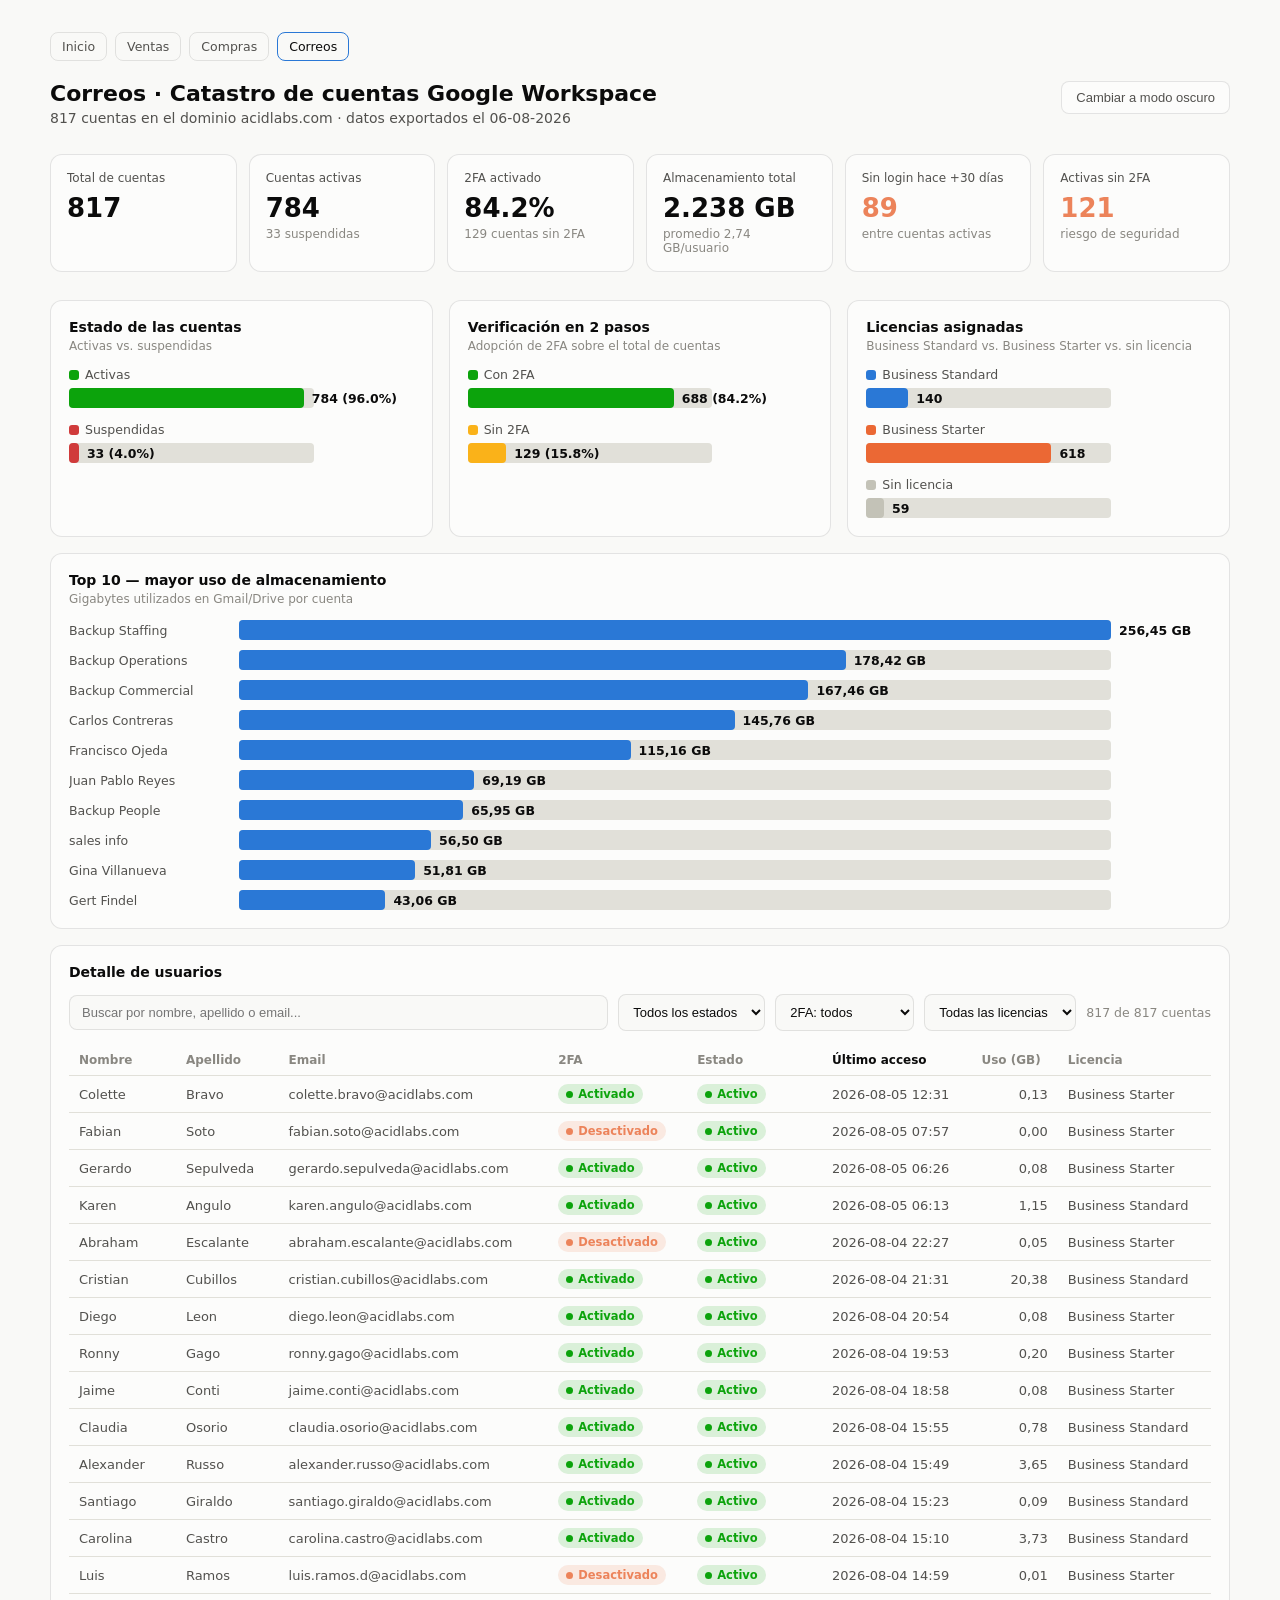
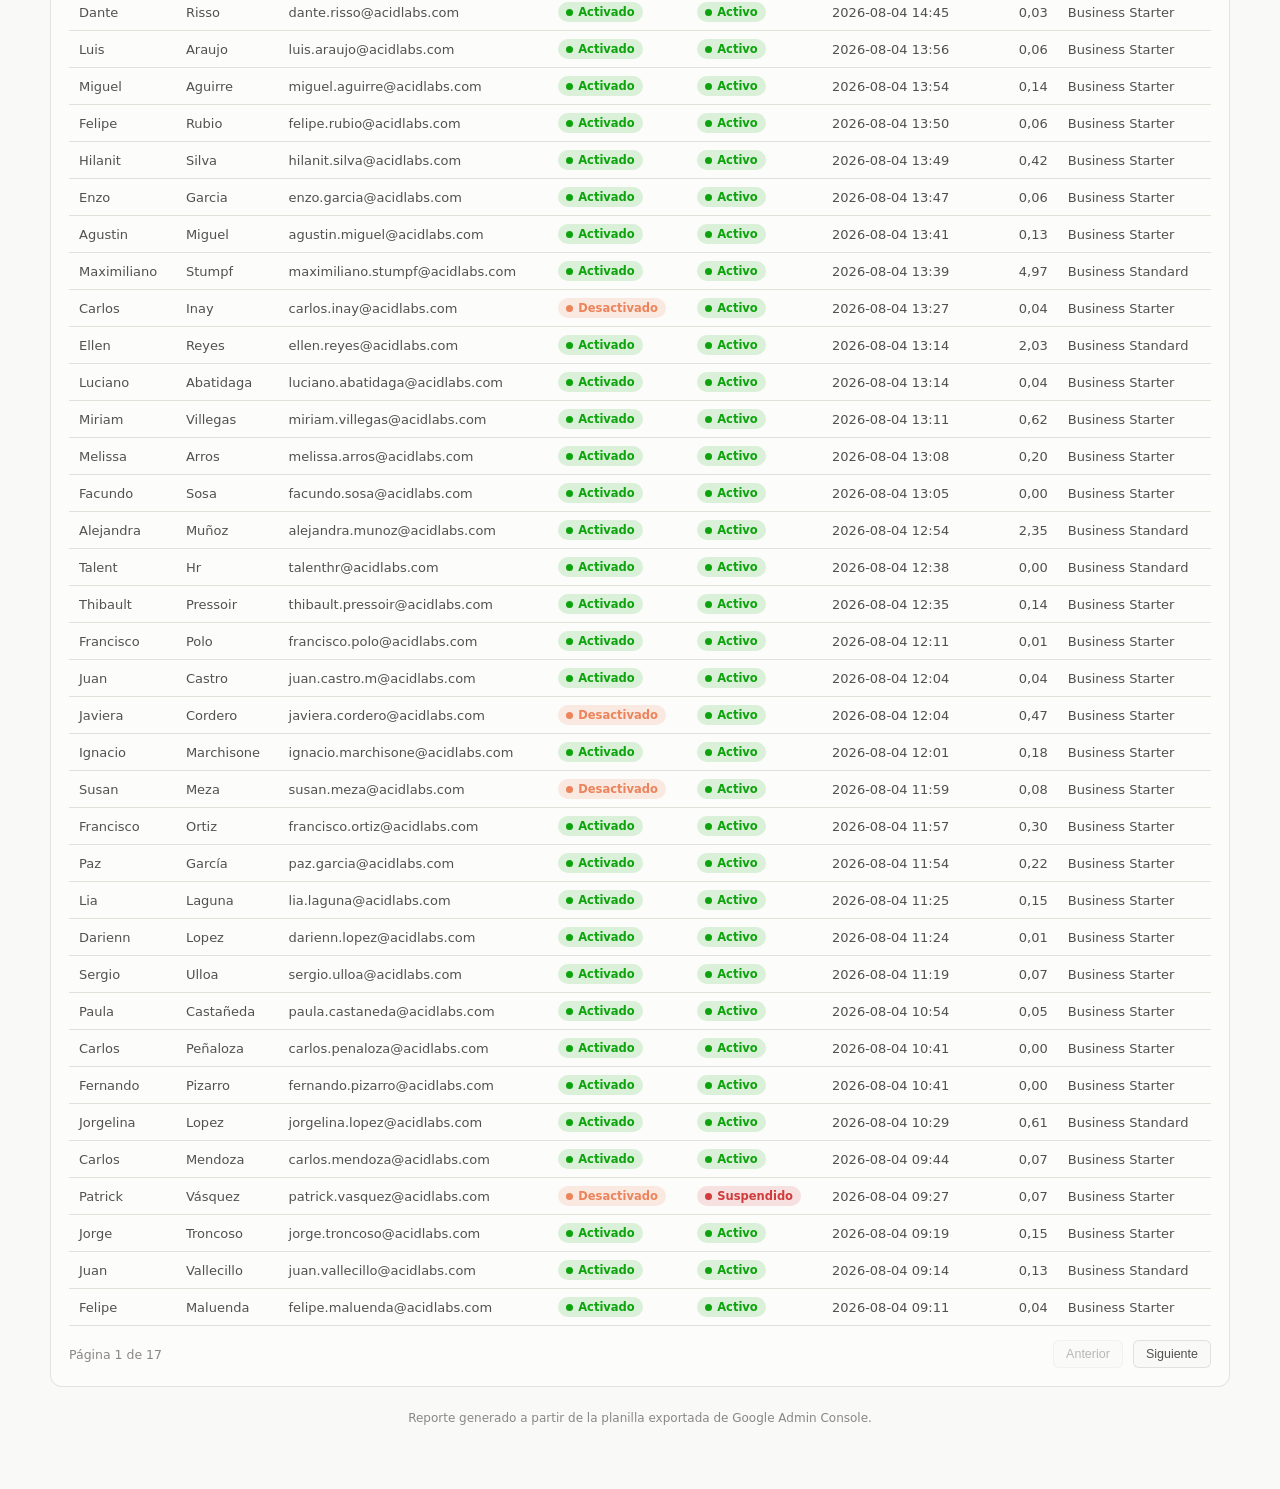
==== commit 650e68b4: "Update index.html" ====
--- a/catastro/index.html
+++ b/catastro/index.html
@@ -3,8 +3,8 @@
 <head>
 <meta charset="UTF-8">
 <meta name="viewport" content="width=device-width, initial-scale=1.0">
-<title>Catastro de cuentas · Google Workspace — Acid Labs</title>
-<meta name="description" content="Catastro de cuentas de Google Workspace de Acid Labs: estado, 2FA, licencias y uso de almacenamiento.">
+<title>Correos · Catastro de cuentas Google Workspace — Acid Labs</title>
+<meta name="description" content="Correos: catastro de cuentas de Google Workspace de Acid Labs: estado, 2FA, licencias y uso de almacenamiento.">
 <link rel="icon" href="../assets/icons/favicon.svg" type="image/svg+xml">
 <style>
   .portal-nav { display: flex; flex-wrap: wrap; gap: 8px; margin-bottom: 20px; }
@@ -214,12 +214,12 @@
     <a href="../">Inicio</a>
     <a href="../ventas/">Ventas</a>
     <a href="../compras/">Compras</a>
-    <a href="./" aria-current="page">Catastro</a>
+    <a href="./" aria-current="page">Correos</a>
   </nav>
 
   <header class="top">
     <div>
-      <h1>Catastro de cuentas · Google Workspace</h1>
+      <h1>Correos · Catastro de cuentas Google Workspace</h1>
       <p class="subtitle" id="subtitle">Generado a partir de la planilla de usuarios</p>
     </div>
     <button class="theme-toggle" id="themeToggle">Cambiar a modo oscuro</button>
